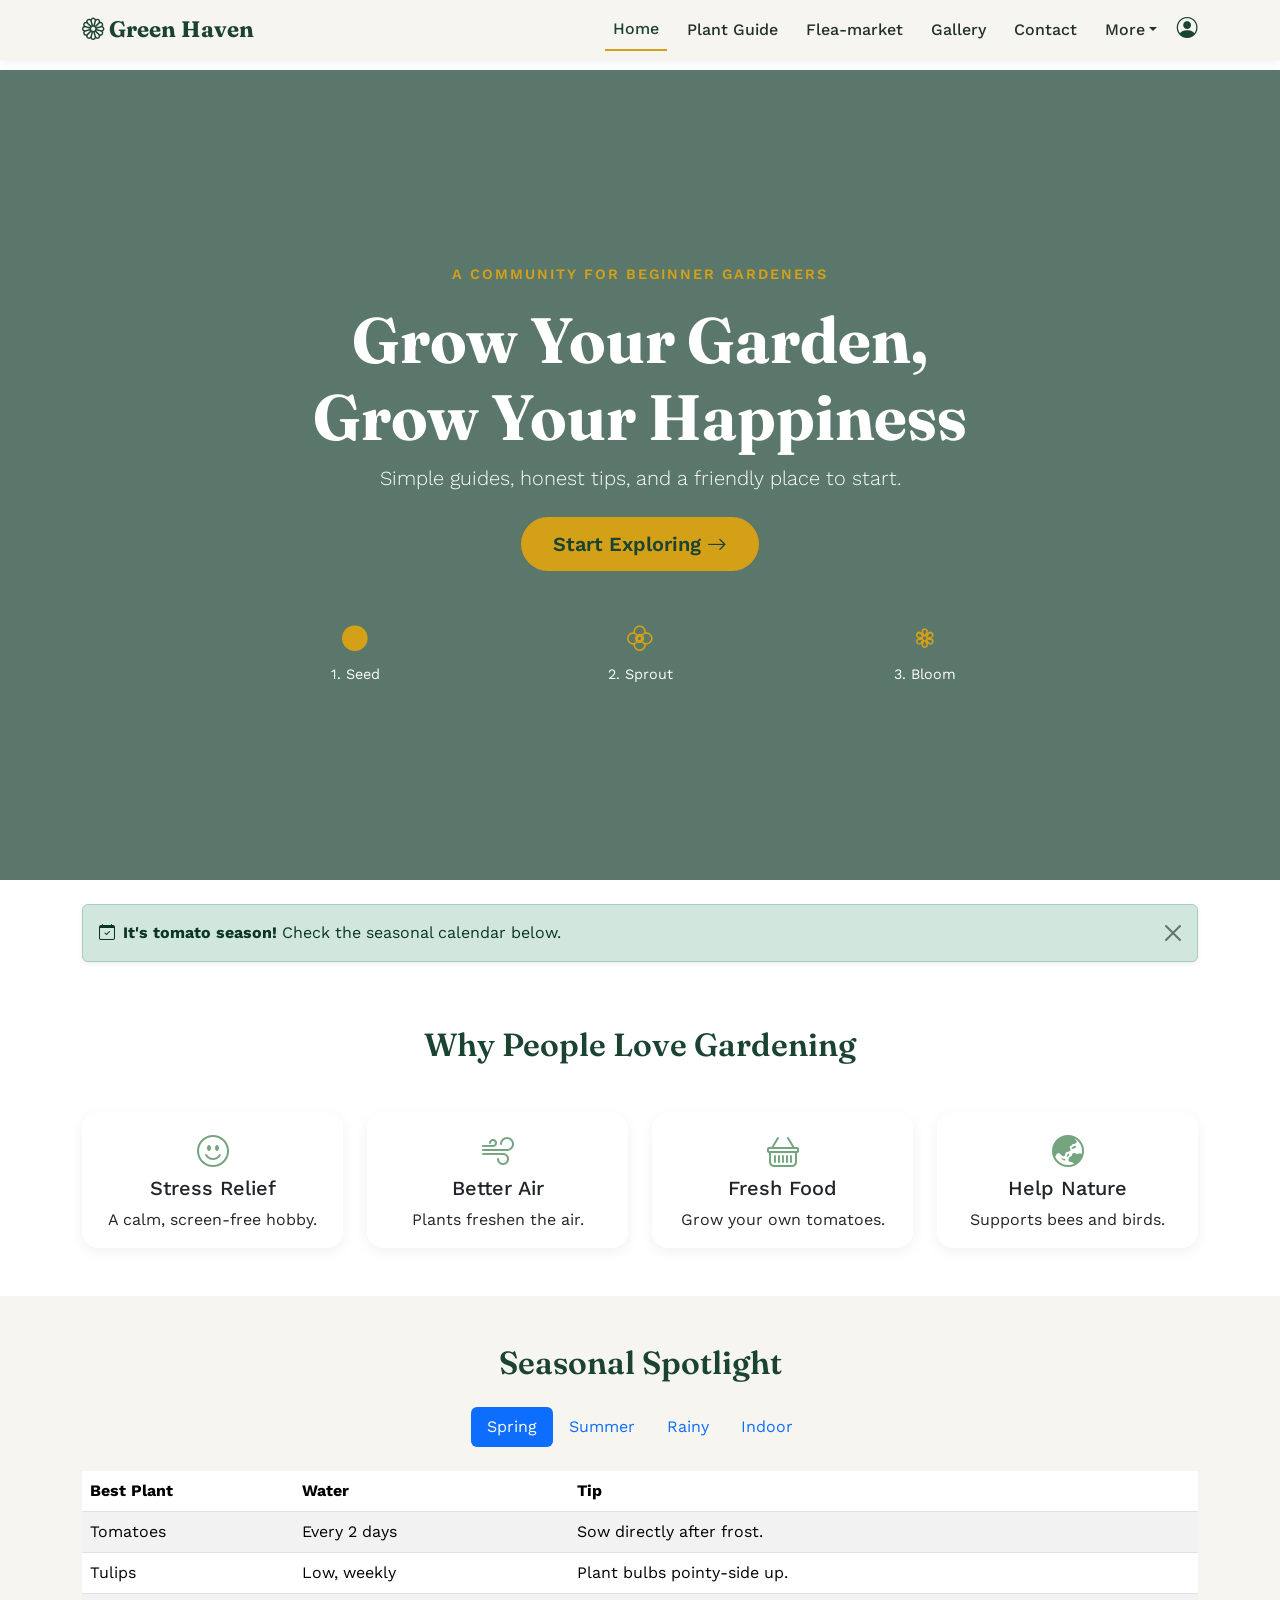
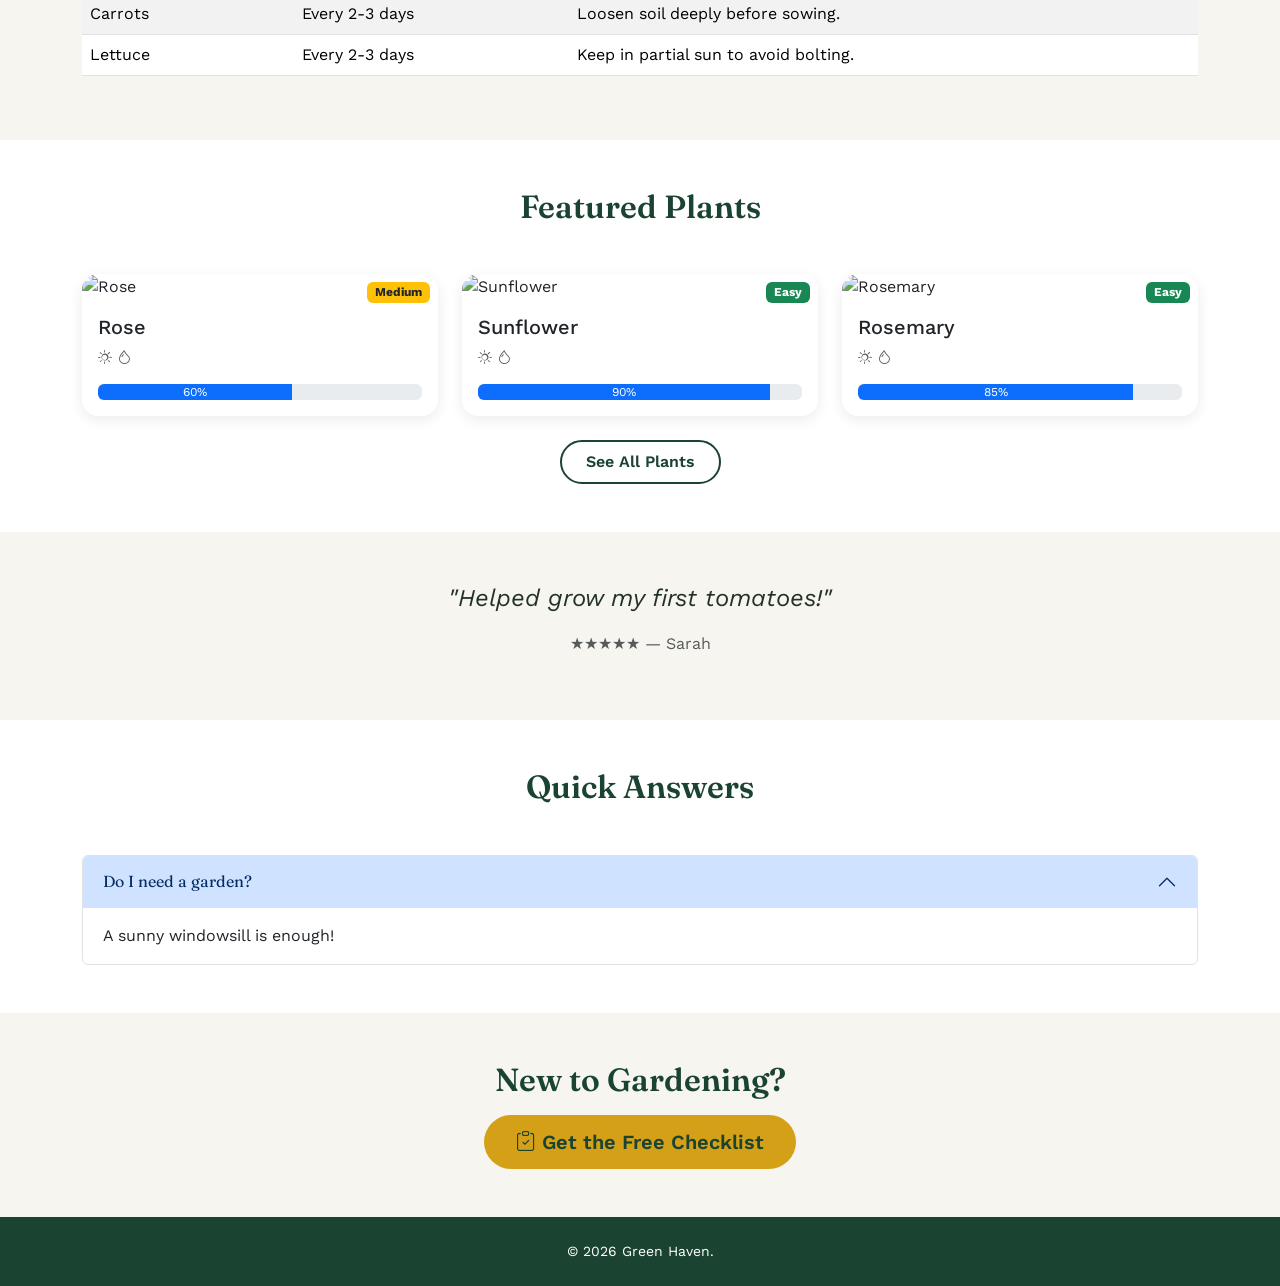
==== index.html @ 55e6a7e8 "Update index.html" ====
<!DOCTYPE html>
<html lang="en">
<head>
  <meta charset="UTF-8" />
  <meta name="viewport" content="width=device-width, initial-scale=1.0" />
  <title>Green Haven | Grow Your Garden, Grow Your Happiness</title>

  <link href="https://cdn.jsdelivr.net/npm/bootstrap@5.3.3/dist/css/bootstrap.min.css" rel="stylesheet">
  <link rel="stylesheet" href="https://cdn.jsdelivr.net/npm/bootstrap-icons@1.11.3/font/bootstrap-icons.css">

  <link rel="preconnect" href="https://fonts.googleapis.com">
  <link href="https://fonts.googleapis.com/css2?family=Fraunces:opsz,wght@9..144,400;9..144,600;9..144,700&family=Work+Sans:wght@400;500;600&display=swap" rel="stylesheet">

  <link rel="stylesheet" href="style.css">

  <style>

  </style>
</head>
<body>

  <nav class="navbar navbar-expand-lg fixed-top navbar-custom">
    <div class="container">
      <a class="navbar-brand" href="index.html">
        <i class="bi bi-flower1"></i> Green Haven
      </a>
      <button class="navbar-toggler" type="button" data-bs-toggle="collapse" data-bs-target="#navMenu">
        <span class="navbar-toggler-icon"></span>
      </button>
      <div class="collapse navbar-collapse" id="navMenu">
        <ul class="navbar-nav ms-auto align-items-lg-center">
          <li class="nav-item"><a class="nav-link active" aria-current="page" href="index.html">Home</a></li>
          <li class="nav-item"><a class="nav-link" href="plantguide.html">Plant Guide</a></li>
          <li class="nav-item"><a class="nav-link" href="Flea-market.html">Flea-market</a></li>
          <li class="nav-item"><a class="nav-link" href="gallery.html">Gallery</a></li>
          <li class="nav-item"><a class="nav-link" href="contact.html">Contact</a></li>
          <li class="nav-item dropdown">
            <a class="nav-link dropdown-toggle" href="#" role="button" data-bs-toggle="dropdown" aria-expanded="false">More</a>
            <ul class="dropdown-menu dropdown-menu-end">
              <li><a class="dropdown-item" href="#seasons">Seasonal Calendar</a></li>
              <li><a class="dropdown-item" href="#faq">FAQ</a></li>
              <li><hr class="dropdown-divider"></li>
              <li><a class="dropdown-item" href="#checklist">Free Checklist</a></li>
            </ul>
          </li>
          <li class="nav-item">
            <a class="nav-login-icon" href="loginpage.html" aria-label="Log in" title="Log in">
              <i class="bi bi-person-circle"></i>
            </a>
          </li>
        </ul>
      </div>
    </div>
  </nav>

  <header class="hero d-flex align-items-center">
    <div class="container text-center text-white">
      <p class="eyebrow">A community for beginner gardeners</p>
      <h1 class="display-3 fw-bold">Grow Your Garden,<br>Grow Your Happiness</h1>
      <p class="lead mb-4">Simple guides, honest tips, and a friendly place to start.</p>
      <a href="plantguide.html" class="btn btn-lg btn-hero">Start Exploring <i class="bi bi-arrow-right"></i></a>
      <div class="row justify-content-center mt-5 growth-row">
        <div class="col-4 col-md-3">
          <div class="growth-step"><i class="bi bi-circle-fill stage-icon"></i><span>1. Seed</span></div>
        </div>
        <div class="col-4 col-md-3">
          <div class="growth-step"><i class="bi bi-flower2 stage-icon"></i><span>2. Sprout</span></div>
        </div>
        <div class="col-4 col-md-3">
          <div class="growth-step"><i class="bi bi-flower3 stage-icon"></i><span>3. Bloom</span></div>
        </div>
      </div>
    </div>
  </header>

  <div class="container mt-4">
    <div class="alert alert-success alert-dismissible fade show shadow-sm" role="alert">
      <i class="bi bi-calendar-check me-2"></i><strong>It's tomato season!</strong> Check the seasonal calendar below.
      <button type="button" class="btn-close" data-bs-dismiss="alert" aria-label="Close"></button>
    </div>
  </div>

  <section class="py-5 section-benefits">
    <div class="container">
      <h2 class="section-title text-center mb-5">Why People Love Gardening</h2>
      <div class="row row-cols-1 row-cols-md-4 g-4">
        <div class="col">
          <div class="card benefit-card h-100 text-center">
            <div class="card-body"><i class="bi bi-emoji-smile benefit-icon"></i><h5 class="card-title">Stress Relief</h5><p class="card-text">A calm, screen-free hobby.</p></div>
          </div>
        </div>
        <div class="col">
          <div class="card benefit-card h-100 text-center">
            <div class="card-body"><i class="bi bi-wind benefit-icon"></i><h5 class="card-title">Better Air</h5><p class="card-text">Plants freshen the air.</p></div>
          </div>
        </div>
        <div class="col">
          <div class="card benefit-card h-100 text-center">
            <div class="card-body"><i class="bi bi-basket benefit-icon"></i><h5 class="card-title">Fresh Food</h5><p class="card-text">Grow your own tomatoes.</p></div>
          </div>
        </div>
        <div class="col">
          <div class="card benefit-card h-100 text-center">
            <div class="card-body"><i class="bi bi-globe-asia-australia benefit-icon"></i><h5 class="card-title">Help Nature</h5><p class="card-text">Supports bees and birds.</p></div>
          </div>
        </div>
      </div>
    </div>
  </section>

  <section class="py-5 bg-light-green" id="seasons">
    <div class="container">
      <h2 class="section-title text-center mb-4">Seasonal Spotlight</h2>
      <ul class="nav nav-pills justify-content-center mb-4" id="seasonTabs">
        <li class="nav-item"><button class="nav-link active" data-bs-toggle="pill" data-bs-target="#spring">Spring</button></li>
        <li class="nav-item"><button class="nav-link" data-bs-toggle="pill" data-bs-target="#summer">Summer</button></li>
        <li class="nav-item"><button class="nav-link" data-bs-toggle="pill" data-bs-target="#rainy">Rainy</button></li>
        <li class="nav-item"><button class="nav-link" data-bs-toggle="pill" data-bs-target="#indoor">Indoor</button></li>
      </ul>
      <div class="tab-content">
        <div class="tab-pane fade show active" id="spring">
          <table class="table table-striped align-middle bg-white">
            <thead><tr><th>Best Plant</th><th>Water</th><th>Tip</th></tr></thead>
            <tbody>
              <tr><td>Tomatoes</td><td>Every 2 days</td><td>Sow directly after frost.</td></tr>
              <tr><td>Tulips</td><td>Low, weekly</td><td>Plant bulbs pointy-side up.</td></tr>
              <tr><td>Carrots</td><td>Every 2-3 days</td><td>Loosen soil deeply before sowing.</td></tr>
              <tr><td>Lettuce</td><td>Every 2-3 days</td><td>Keep in partial sun to avoid bolting.</td></tr>
            </tbody>
          </table>
        </div>
        <div class="tab-pane fade" id="summer">
          <table class="table table-striped align-middle bg-white">
            <thead><tr><th>Best Plant</th><th>Water</th><th>Tip</th></tr></thead>
            <tbody>
              <tr><td>Sunflowers</td><td>Daily</td><td>Give full sun all day.</td></tr>
              <tr><td>Marigolds</td><td>Low, weekly</td><td>Deadhead to keep blooms coming.</td></tr>
              <tr><td>Basil</td><td>Every 2-3 days</td><td>Pinch off flowers to keep leaves tender.</td></tr>
              <tr><td>Roses</td><td>Weekly, deep soak</td><td>Water at the base to prevent leaf spot.</td></tr>
            </tbody>
          </table>
        </div>
        <div class="tab-pane fade" id="rainy">
          <table class="table table-striped align-middle bg-white">
            <thead><tr><th>Best Plant</th><th>Water</th><th>Tip</th></tr></thead>
            <tbody>
              <tr><td>Herbs</td><td>When dry</td><td>Watch out for root rot.</td></tr>
              <tr><td>Mint</td><td>Daily</td><td>Grow in a pot so it can't spread out of control.</td></tr>
              <tr><td>Rosemary</td><td>Low, when dry</td><td>Ensure sharp drainage during wet spells.</td></tr>
            </tbody>
          </table>
        </div>
        <div class="tab-pane fade" id="indoor">
          <table class="table table-striped align-middle bg-white">
            <thead><tr><th>Best Plant</th><th>Water</th><th>Tip</th></tr></thead>
            <tbody>
              <tr><td>Succulents</td><td>1-2 weeks</td><td>Bright indirect light.</td></tr>
              <tr><td>Snake Plant</td><td>Every 2-3 weeks</td><td>Tolerates low light and neglect well.</td></tr>
              <tr><td>Pothos</td><td>Weekly</td><td>Let soil dry between waterings.</td></tr>
              <tr><td>Peace Lily</td><td>Weekly</td><td>Drooping leaves are a sign it needs water.</td></tr>
            </tbody>
          </table>
        </div>
      </div>
    </div>
  </section>

  <section class="py-5">
    <div class="container">
      <h2 class="section-title text-center mb-5">Featured Plants</h2>
      <div class="row row-cols-1 row-cols-sm-2 row-cols-md-3 g-4">
        <div class="col">
          <div class="card plant-card h-100">
            <div class="position-relative">
              <img src="https://cdn.pixabay.com/photo/2023/09/28/08/40/rose-8280989_640.jpg" class="card-img-top" alt="Rose">
              <span class="badge bg-warning text-dark position-absolute top-0 end-0 m-2">Medium</span>
            </div>
            <div class="card-body">
              <h5 class="card-title">Rose</h5>
              <p class="card-text small text-muted"><i class="bi bi-sun" title="Full sun"></i> <i class="bi bi-droplet" title="Weekly"></i></p>
              <div class="progress"><div class="progress-bar" style="width: 60%">60%</div></div>
            </div>
          </div>
        </div>
        <div class="col">
          <div class="card plant-card h-100">
            <div class="position-relative">
              <img src="https://cdn.pixabay.com/photo/2024/08/25/02/16/sunflower-8995443_640.jpg" class="card-img-top" alt="Sunflower">
              <span class="badge bg-success position-absolute top-0 end-0 m-2">Easy</span>
            </div>
            <div class="card-body">
              <h5 class="card-title">Sunflower</h5>
              <p class="card-text small text-muted"><i class="bi bi-sun" title="Full sun"></i> <i class="bi bi-droplet" title="Twice weekly"></i></p>
              <div class="progress"><div class="progress-bar" style="width: 90%">90%</div></div>
            </div>
          </div>
        </div>
        <div class="col">
          <div class="card plant-card h-100">
            <div class="position-relative">
              <img src="https://cdn.pixabay.com/photo/2016/08/10/13/55/rosemary-1583261_640.jpg" class="card-img-top" alt="Rosemary">
              <span class="badge bg-success position-absolute top-0 end-0 m-2">Easy</span>
            </div>
            <div class="card-body">
              <h5 class="card-title">Rosemary</h5>
              <p class="card-text small text-muted"><i class="bi bi-sun" title="Full sun"></i> <i class="bi bi-droplet" title="Sparingly"></i></p>
              <div class="progress"><div class="progress-bar" style="width: 85%">85%</div></div>
            </div>
          </div>
        </div>
      </div>
      <div class="text-center mt-4"><a href="plantguide.html" class="btn btn-outline-forest">See All Plants</a></div>
    </div>
  </section>

  <section class="py-5 bg-light-green">
    <div class="container">
      <div id="testimonialCarousel" class="carousel slide" data-bs-ride="carousel">
        <div class="carousel-inner text-center">
          <div class="carousel-item active"><p class="fs-4 fst-italic">"Helped grow my first tomatoes!"</p><p class="text-muted">★★★★★ — Sarah</p></div>
          <div class="carousel-item"><p class="fs-4 fst-italic">"Gardening guide made for beginners."</p><p class="text-muted">★★★★★ — Marcus</p></div>
        </div>
      </div>
    </div>
  </section>

  <section class="py-5" id="faq">
    <div class="container">
      <h2 class="section-title text-center mb-5">Quick Answers</h2>
      <div class="accordion" id="faqAccordion">
        <div class="accordion-item">
          <h2 class="accordion-header"><button class="accordion-button" data-bs-toggle="collapse" data-bs-target="#faq1">Do I need a garden?</button></h2>
          <div id="faq1" class="accordion-collapse collapse show" data-bs-parent="#faqAccordion"><div class="accordion-body">A sunny windowsill is enough!</div></div>
        </div>
      </div>
    </div>
  </section>

  <section class="py-5 bg-light-green text-center" id="checklist">
    <div class="container">
      <h2 class="section-title mb-3">New to Gardening?</h2>
      <button type="button" class="btn btn-hero btn-lg" data-bs-toggle="modal" data-bs-target="#checklistModal">
        <i class="bi bi-clipboard-check"></i> Get the Free Checklist
      </button>
    </div>
  </section>

  <div class="modal fade" id="checklistModal" tabindex="-1" aria-hidden="true">
    <div class="modal-dialog modal-dialog-centered">
      <div class="modal-content">
        <div class="modal-header">
          <h5 class="modal-title">Beginner Checklist</h5>
          <button type="button" class="btn-close" data-bs-dismiss="modal"></button>
        </div>
        <div class="modal-body">
          <ul class="list-group list-group-flush mb-3">
            <li class="list-group-item">A pot with drainage holes</li>
            <li class="list-group-item">Good quality soil</li>
          </ul>
        </div>
      </div>
    </div>
  </div>

  <footer class="footer text-center text-white py-4">
    <div class="container">
      <p class="small mb-0">&copy; 2026 Green Haven.</p>
    </div>
  </footer>

  <button id="backToTop" class="btn btn-hero back-to-top" title="Back to top">
    <i class="bi bi-arrow-up"></i>
  </button>

  <script src="https://cdn.jsdelivr.net/npm/bootstrap@5.3.3/dist/js/bootstrap.bundle.min.js"></script>
  <script src="main.js"></script>

  <script>
    document.addEventListener("DOMContentLoaded", function () {
      const backToTopBtn = document.getElementById("backToTop");

      // Show/hide button on scroll
      window.addEventListener("scroll", function () {
        if (window.scrollY > 400) {
          backToTopBtn.style.display = "flex";
        } else {
          backToTopBtn.style.display = "none";
        }
      });

      // Smooth scroll back to top on click
      backToTopBtn.addEventListener("click", function () {
        window.scrollTo({
          top: 0,
          behavior: "smooth"
        });
      });
    });
  </script>
</body>
</html>
---- style.css ----
/* ==================================================================
   GREEN HAVEN — THEME STYLESHEET
   ==================================================================
   What is this file for?
   HTML builds the STRUCTURE of the page (headings, buttons, boxes).
   This CSS file controls how that structure LOOKS (colors, fonts,
   spacing, hover effects). Bootstrap already gives us default
   styling — everything below either fine-tunes Bootstrap's look or
   adds styling for things Bootstrap doesn't include out of the box.

   Explaining this file in your presentation = easy marks for
   "effective use of CSS".
   ================================================================== */


/* ------------------------------------------------------------------
   1. DESIGN TOKENS (a.k.a. CSS Variables)
   ------------------------------------------------------------------
   Think of this block like a box of labelled paint cans sitting on a
   shelf. Instead of typing the color code "#1b4332" every single
   time we want that shade of green, we give it a nickname ONE time
   here — "--forest" — and then reuse that nickname everywhere else
   in the file by writing var(--forest).

   Why bother? Two big reasons:
   1) Consistency — every section automatically uses the exact same
      greens/golds, so the whole site "matches" without us having to
      manually copy color codes around.
   2) Easy changes — if you decide the green should be a shade
      darker, you only edit it in this ONE spot, and it updates
      everywhere on the whole site automatically.

   :root just means "the whole page can see these variables."
------------------------------------------------------------------- */
:root {
  --forest: #1b4332;      /* deep green  - headings, navbar, footer   */
  --sage: #74a57f;        /* mid green   - secondary accents          */
  --parchment: #f7f5ef;   /* warm off-white - section backgrounds     */
  --marigold: #d4a017;    /* golden accent - buttons, highlights      */
  --text-dark: #223227;   /* default body text color                 */

  --font-display: 'Fraunces', serif;    /* used for headings only    */
  --font-body: 'Work Sans', sans-serif; /* used for normal paragraphs*/
}

/* The <body> tag wraps the ENTIRE visible page, so styling it here
   sets the "default" look that every other element inherits from,
   unless we override it later. */
body {
  font-family: var(--font-body);   /* use our body font everywhere by default */
  color: var(--text-dark);         /* default text color                      */
  background-color: #ffffff;       /* plain white page background             */

  /* Our navbar is "fixed-top" (stuck to the top of the screen, see
     the HTML file). Without this next line, the hero section would
     be hidden UNDERNEATH the navbar when the page first loads. This
     padding pushes all the page content down just enough to clear it. */
  padding-top: 70px;
}

/* Apply our chosen "display" font to every heading and the logo text,
   so they all feel like they belong to the same brand. */
h1, h2, h3, .navbar-brand {
  font-family: var(--font-display);
}


/* ------------------------------------------------------------------
   2. NAVBAR
   ------------------------------------------------------------------
   Bootstrap gives the navbar its basic behavior (the hamburger menu,
   the collapsing on mobile, etc). Here we're just repainting its
   colors to match our garden theme instead of Bootstrap's defaults.
------------------------------------------------------------------- */
.navbar-custom {
  background-color: var(--parchment);
  box-shadow: 0 2px 10px rgba(0,0,0,0.06); /* a very soft shadow underneath the bar */
}

.navbar-custom .navbar-brand {
  color: var(--forest);
  font-weight: 700;   /* 700 = bold */
  font-size: 1.4rem;  /* "rem" is a relative unit; 1.4rem = 1.4x the default text size */
}

.navbar-custom .nav-link {
  color: var(--text-dark);
  font-weight: 500;       /* slightly bold, but lighter than the logo */
  margin-left: 0.75rem;   /* adds a bit of breathing room between menu links */
}

/* This rule fires in TWO situations:
   (a) .active     -> the link for whatever page you're currently on
   (b) :hover      -> whenever the mouse is resting on top of a link
   Both get the same treatment: turn green and get a gold underline,
   so it's obvious to the user where they are / what they're pointing at. */
.navbar-custom .nav-link.active,
.navbar-custom .nav-link:hover {
  color: var(--forest);
  border-bottom: 2px solid var(--marigold);
}


/* ------------------------------------------------------------------
   3. HERO SECTION (the big banner at the top of the homepage)
   ------------------------------------------------------------------
   This is plain CSS rather than a Bootstrap component, because we
   needed a custom full-screen photo background, which Bootstrap
   doesn't provide a ready-made class for.
------------------------------------------------------------------- */
.hero {
  min-height: 90vh; /* "vh" = viewport height. 90vh means "90% of the
                        visible browser window's height," so the hero
                        always feels big regardless of screen size. */

  /* This next property is doing TWO things stacked on top of each
     other, separated by the comma:
       1) linear-gradient(...)  -> a solid dark-green, semi-transparent
          color tint (the "rgba" numbers include an opacity of 0.72,
          meaning it's 72% solid, 28% see-through).
       2) url('...')            -> the actual photo underneath.
     Layering the dark tint OVER the photo is what keeps our white
     text easy to read — a photo alone is often too busy/bright for
     white text to stand out clearly on its own. This is a common,
     accessible technique called a "scrim" or "overlay". */
  background:
    linear-gradient(rgba(27,67,50,0.72), rgba(27,67,50,0.72)),
    url('https://images.unsplash.com/photo-1416879595882-3373a0480b5b?w=1600') center/cover no-repeat;
}

/* The small uppercase label above the big headline
   (e.g. "A COMMUNITY FOR BEGINNER GARDENERS") */
.eyebrow {
  letter-spacing: 2px;        /* adds a little space between each letter */
  text-transform: uppercase;  /* forces the text to show as CAPITAL letters */
  color: var(--marigold);
  font-size: 0.9rem;
  font-weight: 600;
}

/* Bootstrap's default button colors are blue/gray/etc. Since our
   "Start Exploring" button needed a custom gold color that matches
   our theme, we wrote our own class instead of using a built-in
   Bootstrap button color. */
.btn-hero {
  background-color: var(--marigold);
  color: var(--forest);
  font-weight: 600;
  border: none;
  border-radius: 50px;   /* a large radius like this makes a "pill" shape */
  padding: 0.75rem 2rem; /* top/bottom padding, then left/right padding */

  /* "transition" tells the browser: "if certain properties change
     (like on hover, below), don't snap instantly — animate smoothly
     over 0.2 seconds instead." */
  transition: background-color 0.2s ease, transform 0.2s ease, box-shadow 0.2s ease;
}

/* :hover = "only apply these styles while the mouse is over the button."
   Together with the transition above, this creates a small, smooth
   "lift up" animation whenever someone hovers the button. */
.btn-hero:hover {
  background-color: #ffd60a; /* brighter yellow than the default marigold, for a punchy hover state */
  transform: translateY(-2px); /* moves the button UP by 2 pixels    */
  box-shadow: 0 6px 16px rgba(0,0,0,0.25); /* adds a soft drop-shadow beneath it */
  color: var(--forest);
}

/* A second button style — outlined instead of filled, used for
   less "urgent" actions like "See All Plants". */
.btn-outline-forest {
  border: 2px solid var(--forest);
  color: var(--forest);
  border-radius: 50px;
  font-weight: 600;
  padding: 0.5rem 1.5rem;
}
.btn-outline-forest:hover {
  background-color: var(--forest); /* fills solid green on hover */
  color: white;
}

/* The "Seed / Sprout / Bloom" row underneath the hero button.
   flex-direction: column stacks the icon ABOVE its text label,
   instead of side-by-side. */
.growth-step {
  color: white;
  display: flex;
  flex-direction: column;
  align-items: center;  /* centers the icon + text horizontally */
  gap: 0.4rem;           /* small space between the icon and its label */
  font-size: 0.9rem;
}
.stage-icon {
  font-size: 1.6rem;
  color: var(--marigold);
}


/* ------------------------------------------------------------------
   4. GENERAL SECTIONS, CARDS
   ------------------------------------------------------------------ */

/* Shared style for every big section heading, like
   "Why People Love Gardening" or "Featured Plants". */
.section-title {
  font-weight: 600;
  color: var(--forest);
  position: relative;
}

/* A soft background color used to visually separate one section
   from the plain-white sections around it (like alternating stripes
   on a page, which helps guide the eye down the page). */
.bg-light-green {
  background-color: var(--parchment);
}

/* ---- Benefit cards (Stress Relief, Better Air Quality, etc.) ---- */
.benefit-card {
  border: none;                              /* remove Bootstrap's default thin border */
  border-radius: 16px;                       /* rounded corners            */
  box-shadow: 0 4px 14px rgba(0,0,0,0.06);   /* soft shadow so it "lifts" off the page */
  transition: transform 0.25s ease, box-shadow 0.25s ease; /* smooth hover animation */
}
.benefit-card:hover {
  transform: translateY(-6px);               /* the card floats upward on hover        */
  box-shadow: 0 10px 24px rgba(0,0,0,0.12);  /* shadow gets bigger/softer to sell the "lift" */
}
.benefit-icon {
  font-size: 2rem;
  color: var(--sage);
  margin-bottom: 0.75rem;
}

/* ---- Plant cards (Rose, Sunflower, Lavender...) ---- */
.plant-card {
  border: none;
  border-radius: 16px;
  overflow: hidden;   /* important! this clips the image corners so they
                          respect the card's rounded border-radius above */
  box-shadow: 0 4px 14px rgba(0,0,0,0.08);
  transition: transform 0.25s ease;
}
.plant-card:hover {
  transform: translateY(-6px);
}
.plant-card img {
  height: 200px;        /* forces every photo to the same height, even if
                            the original images are different sizes     */
  object-fit: cover;    /* crops the image neatly to fill that height,
                            instead of stretching/squashing it           */
}


/* ------------------------------------------------------------------
   5. FOOTER
   ------------------------------------------------------------------ */
.footer {
  background-color: var(--forest);
}
.footer-link {
  color: var(--parchment);
  text-decoration: none;   /* removes the default underline on links */
}
.footer-link:hover {
  color: var(--marigold);
}


/* ------------------------------------------------------------------
   6. BACK-TO-TOP BUTTON
   ------------------------------------------------------------------
   This button lives in the HTML the whole time, but starts out
   invisible (display: none). It's our main.js file (see that file's
   comments) that changes this "display" value to make it appear
   once the user has scrolled down the page.
------------------------------------------------------------------- */
.back-to-top {
  position: fixed;   /* stays in the same spot on screen even while
                         the rest of the page scrolls underneath it   */
  bottom: 24px;
  right: 24px;
  border-radius: 50%;  /* 50% radius on a square-ish button = a circle */
  width: 48px;
  height: 48px;
  display: none;       /* hidden by default — JavaScript turns this on */
  align-items: center;
  justify-content: center;
  z-index: 1000;       /* makes sure this button floats ABOVE other content,
                           instead of getting hidden behind it          */
}

.nav-login-icon {
  color: var(--forest);
  font-size: 1.3rem;
  margin-left: 0.75rem;
  line-height: 1;
  transition: color 0.15s ease;
}
.nav-login-icon:hover {
  color: var(--marigold);
}


/* ==================================================================
   7. GALLERY PAGE
   ==================================================================
   Everything below is specific to gallery.html: the smaller page
   banner, the "upload your own photo" card, and the photo grid +
   lightbox. It reuses the same design tokens (colors/fonts) as the
   rest of the site so it feels like part of the same theme.
   ================================================================== */

/* Smaller version of the homepage hero, used as the page banner on
   every "inner" page (like Gallery) instead of the full-height one. */
.gallery-hero {
  min-height: 40vh;
  background: var(--forest);
}

/* ---- Upload card ---- */
.upload-card {
  border: none;
  border-radius: 20px;
  box-shadow: 0 6px 20px rgba(0,0,0,0.08);
}

/* The big clickable/droppable box where a visitor picks their photo.
   Dashed border is a common visual convention for "drop a file here". */
.upload-dropzone {
  border: 2px dashed var(--sage);
  border-radius: 16px;
  padding: 2rem;
  cursor: pointer;
  background-color: var(--parchment);
  transition: background-color 0.2s ease, border-color 0.2s ease;
  min-height: 160px;
  outline: none;
}
.upload-dropzone:hover,
.upload-dropzone.dragover {
  background-color: #eef4ee;
  border-color: var(--forest);
}
.upload-icon {
  font-size: 2.2rem;
  color: var(--forest);
  margin-bottom: 0.5rem;
}
/* Once a photo is chosen, we swap the icon/text prompt for a small
   thumbnail preview of the actual file the visitor picked. */
.upload-dropzone img#previewImg {
  max-height: 140px;
  border-radius: 10px;
  margin-top: 0.75rem;
  object-fit: cover;
}

.upload-dropzone:focus,
  #photoInput:focus {
  outline: none;
}
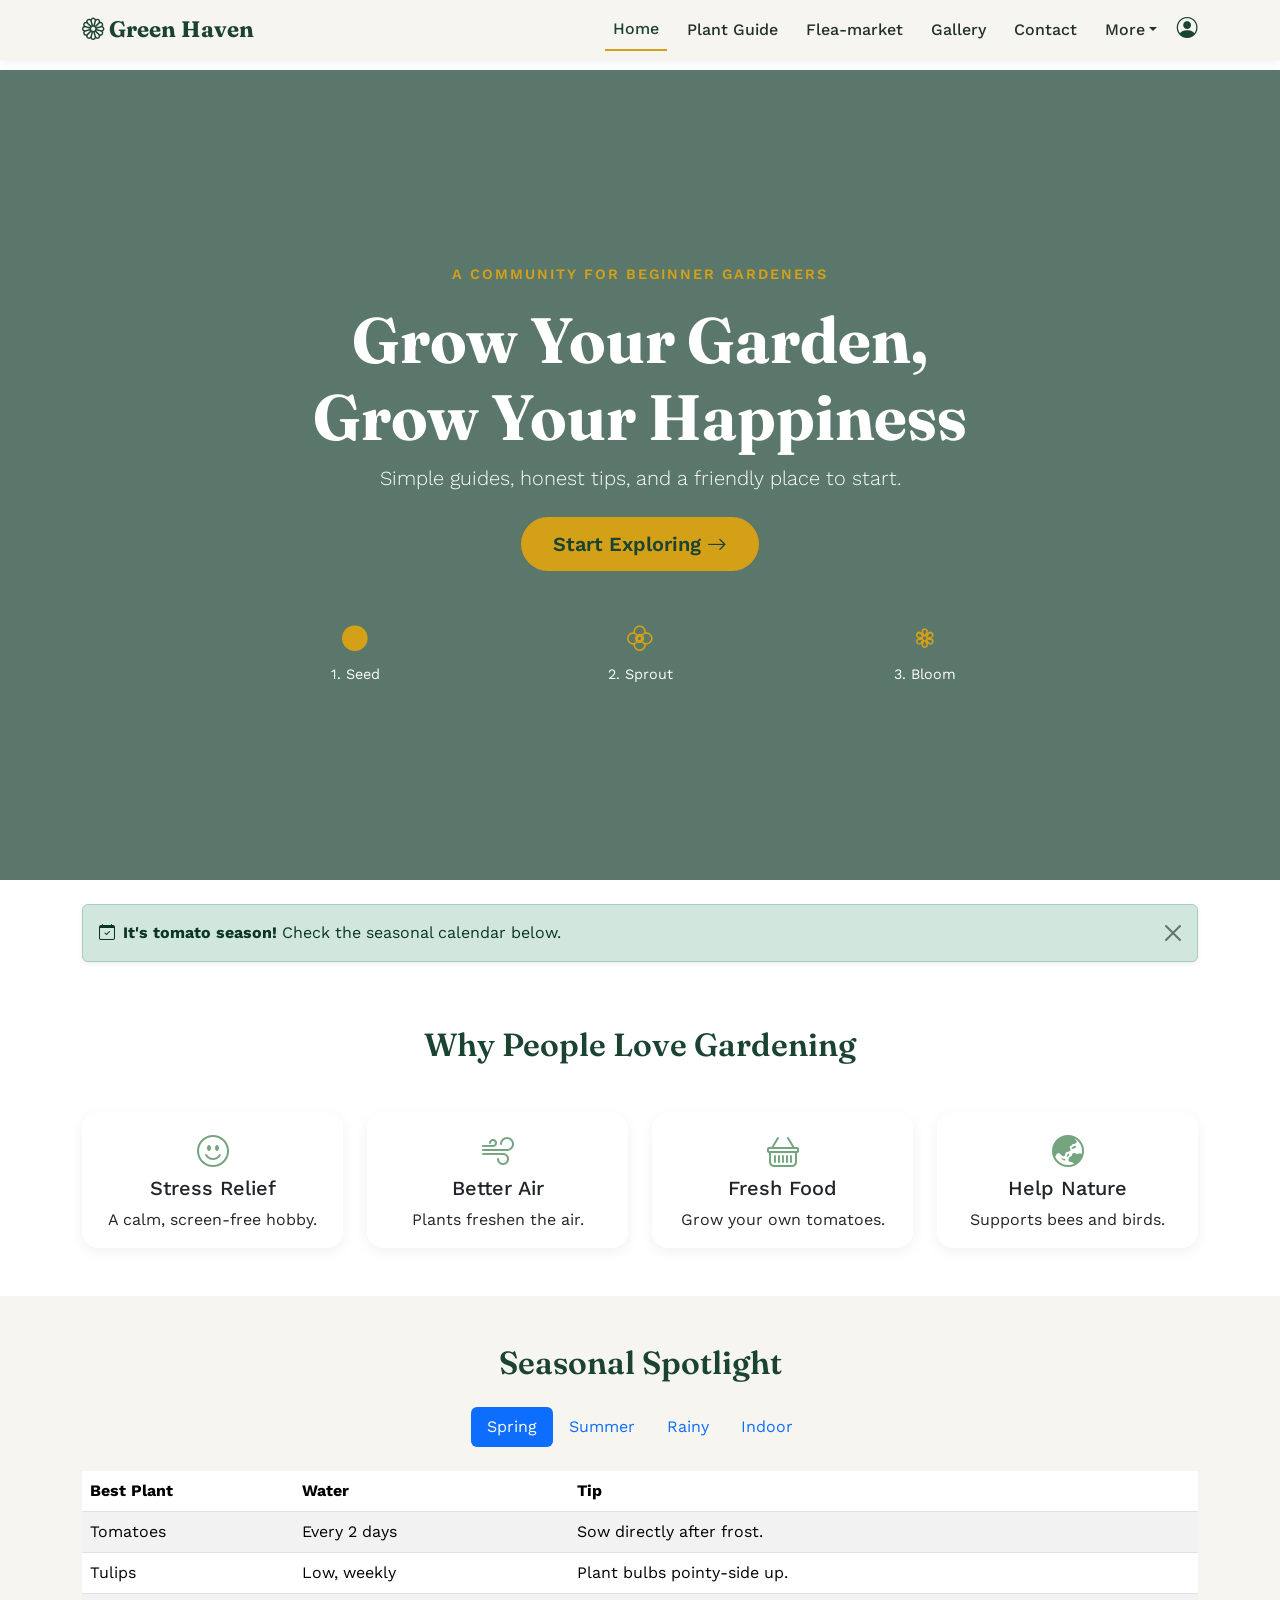
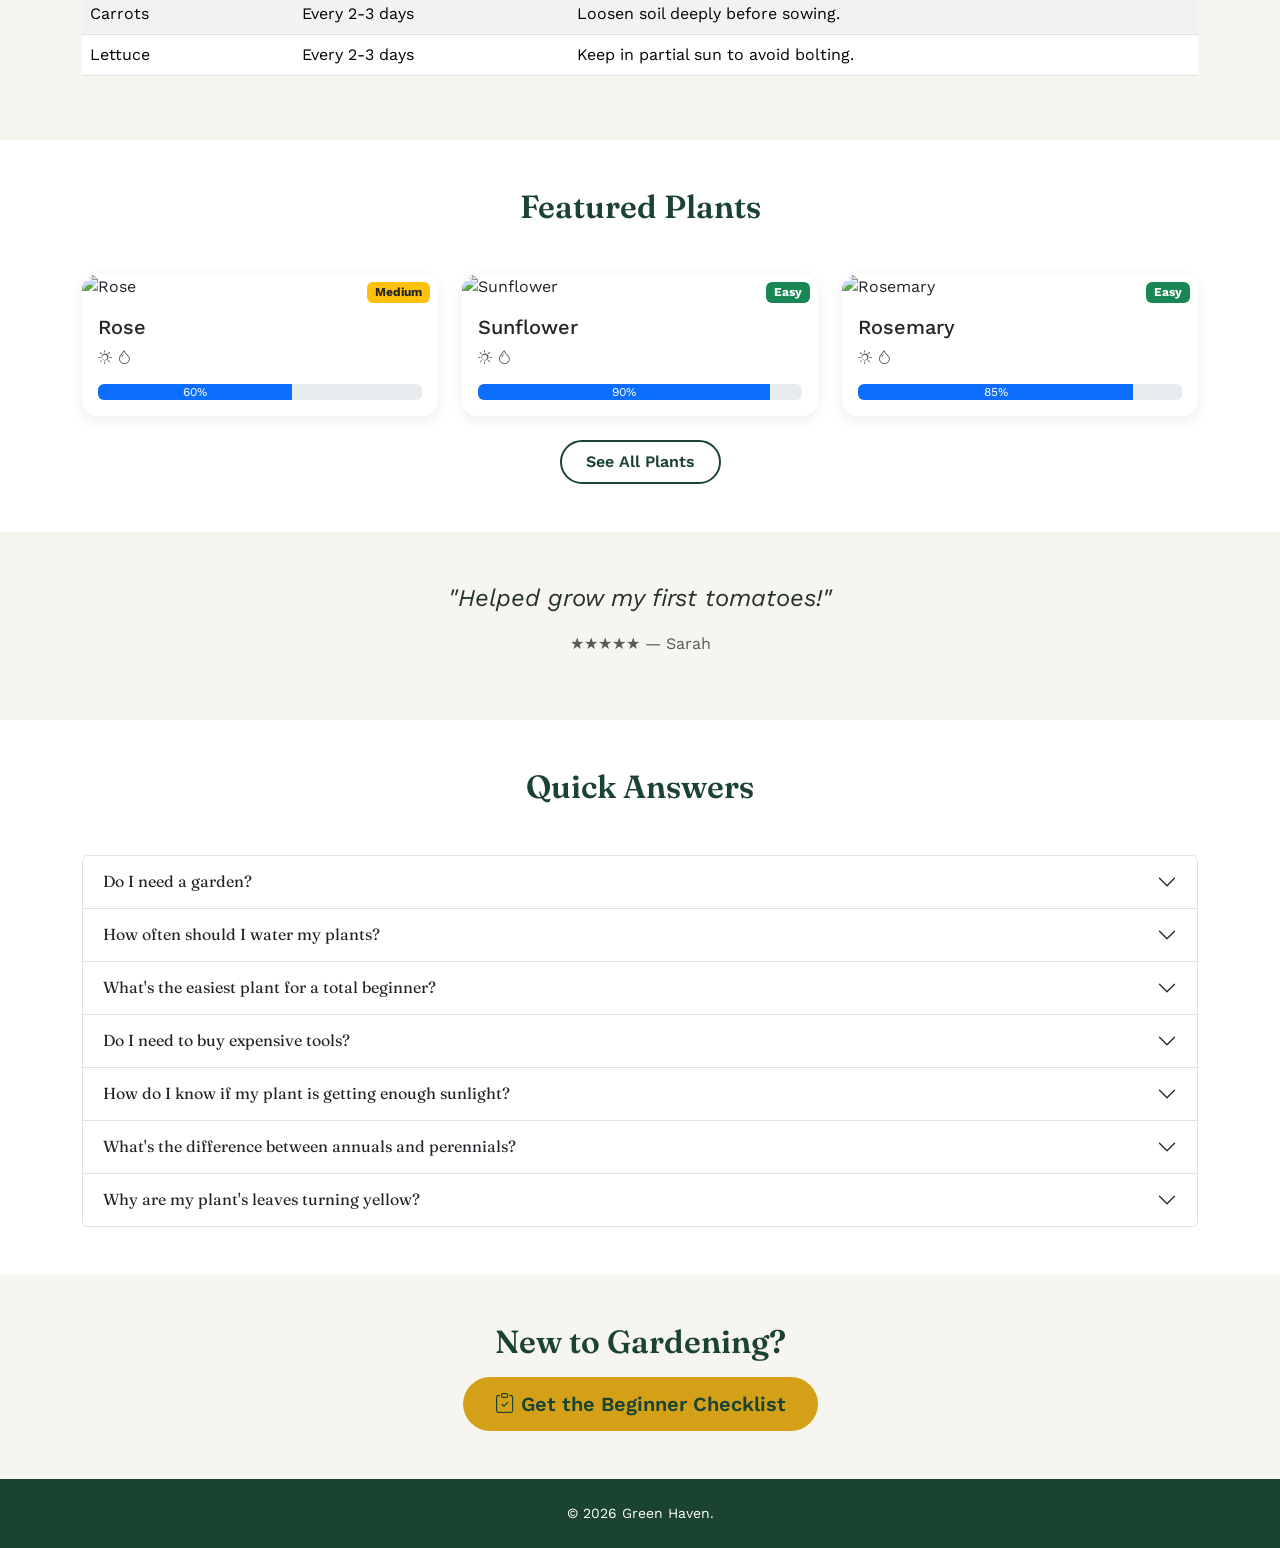
==== commit 508c0e8b: "Update index.html" ====
--- a/index.html
+++ b/index.html
@@ -40,7 +40,7 @@
               <li><a class="dropdown-item" href="#seasons">Seasonal Calendar</a></li>
               <li><a class="dropdown-item" href="#faq">FAQ</a></li>
               <li><hr class="dropdown-divider"></li>
-              <li><a class="dropdown-item" href="#checklist">Free Checklist</a></li>
+              <li><a class="dropdown-item" href="#checklist">Beginner Checklist</a></li>
             </ul>
           </li>
           <li class="nav-item">
@@ -229,8 +229,32 @@
       <h2 class="section-title text-center mb-5">Quick Answers</h2>
       <div class="accordion" id="faqAccordion">
         <div class="accordion-item">
-          <h2 class="accordion-header"><button class="accordion-button" data-bs-toggle="collapse" data-bs-target="#faq1">Do I need a garden?</button></h2>
-          <div id="faq1" class="accordion-collapse collapse show" data-bs-parent="#faqAccordion"><div class="accordion-body">A sunny windowsill is enough!</div></div>
+          <h2 class="accordion-header"><button class="accordion-button collapsed" data-bs-toggle="collapse" data-bs-target="#faq1">Do I need a garden?</button></h2>
+          <div id="faq1" class="accordion-collapse collapse" data-bs-parent="#faqAccordion"><div class="accordion-body">A sunny windowsill is enough!</div></div>
+        </div>
+        <div class="accordion-item">
+          <h2 class="accordion-header"><button class="accordion-button collapsed" data-bs-toggle="collapse" data-bs-target="#faq2">How often should I water my plants?</button></h2>
+          <div id="faq2" class="accordion-collapse collapse" data-bs-parent="#faqAccordion"><div class="accordion-body">It depends on the plant, but a good rule of thumb is to stick a finger an inch into the soil — if it's dry, it's time to water. Check the seasonal calendar above for specifics.</div></div>
+        </div>
+        <div class="accordion-item">
+          <h2 class="accordion-header"><button class="accordion-button collapsed" data-bs-toggle="collapse" data-bs-target="#faq3">What's the easiest plant for a total beginner?</button></h2>
+          <div id="faq3" class="accordion-collapse collapse" data-bs-parent="#faqAccordion"><div class="accordion-body">Succulents, pothos, and sunflowers are all very forgiving and hard to kill — perfect for building confidence.</div></div>
+        </div>
+        <div class="accordion-item">
+          <h2 class="accordion-header"><button class="accordion-button collapsed" data-bs-toggle="collapse" data-bs-target="#faq4">Do I need to buy expensive tools?</button></h2>
+          <div id="faq4" class="accordion-collapse collapse" data-bs-parent="#faqAccordion"><div class="accordion-body">Not at all. A trowel, a watering can, and a pair of gloves will cover almost everything you need to start.</div></div>
+        </div>
+        <div class="accordion-item">
+          <h2 class="accordion-header"><button class="accordion-button collapsed" data-bs-toggle="collapse" data-bs-target="#faq5">How do I know if my plant is getting enough sunlight?</button></h2>
+          <div id="faq5" class="accordion-collapse collapse" data-bs-parent="#faqAccordion"><div class="accordion-body">Leggy, pale, or slow-growing plants usually need more light. Most vegetables and flowering plants want at least 6 hours of direct sun a day.</div></div>
+        </div>
+        <div class="accordion-item">
+          <h2 class="accordion-header"><button class="accordion-button collapsed" data-bs-toggle="collapse" data-bs-target="#faq6">What's the difference between annuals and perennials?</button></h2>
+          <div id="faq6" class="accordion-collapse collapse" data-bs-parent="#faqAccordion"><div class="accordion-body">Annuals complete their life cycle in one growing season and need replanting. Perennials come back year after year with minimal upkeep.</div></div>
+        </div>
+        <div class="accordion-item">
+          <h2 class="accordion-header"><button class="accordion-button collapsed" data-bs-toggle="collapse" data-bs-target="#faq7">Why are my plant's leaves turning yellow?</button></h2>
+          <div id="faq7" class="accordion-collapse collapse" data-bs-parent="#faqAccordion"><div class="accordion-body">Yellow leaves are most often a sign of overwatering. Let the soil dry out a bit more between waterings and make sure your pot drains well.</div></div>
         </div>
       </div>
     </div>
@@ -240,7 +264,7 @@
     <div class="container">
       <h2 class="section-title mb-3">New to Gardening?</h2>
       <button type="button" class="btn btn-hero btn-lg" data-bs-toggle="modal" data-bs-target="#checklistModal">
-        <i class="bi bi-clipboard-check"></i> Get the Free Checklist
+        <i class="bi bi-clipboard-check"></i> Get the Beginner Checklist
       </button>
     </div>
   </section>
@@ -253,10 +277,49 @@
           <button type="button" class="btn-close" data-bs-dismiss="modal"></button>
         </div>
         <div class="modal-body">
-          <ul class="list-group list-group-flush mb-3">
-            <li class="list-group-item">A pot with drainage holes</li>
-            <li class="list-group-item">Good quality soil</li>
+          <ul class="list-group list-group-flush mb-3" id="checklistItems">
+            <li class="list-group-item checklist-item">
+              <input class="form-check-input me-2" type="checkbox" id="check1">
+              <label class="form-check-label" for="check1">A pot with drainage holes</label>
+            </li>
+            <li class="list-group-item checklist-item">
+              <input class="form-check-input me-2" type="checkbox" id="check2">
+              <label class="form-check-label" for="check2">Good quality potting soil (not garden dirt)</label>
+            </li>
+            <li class="list-group-item checklist-item">
+              <input class="form-check-input me-2" type="checkbox" id="check3">
+              <label class="form-check-label" for="check3">A watering can or hose with a gentle spray head</label>
+            </li>
+            <li class="list-group-item checklist-item">
+              <input class="form-check-input me-2" type="checkbox" id="check4">
+              <label class="form-check-label" for="check4">A trowel for digging and transplanting</label>
+            </li>
+            <li class="list-group-item checklist-item">
+              <input class="form-check-input me-2" type="checkbox" id="check5">
+              <label class="form-check-label" for="check5">Pruning shears or scissors for trimming</label>
+            </li>
+            <li class="list-group-item checklist-item">
+              <input class="form-check-input me-2" type="checkbox" id="check6">
+              <label class="form-check-label" for="check6">Gardening gloves to protect your hands</label>
+            </li>
+            <li class="list-group-item checklist-item">
+              <input class="form-check-input me-2" type="checkbox" id="check7">
+              <label class="form-check-label" for="check7">A spot with at least 4-6 hours of sunlight</label>
+            </li>
+            <li class="list-group-item checklist-item">
+              <input class="form-check-input me-2" type="checkbox" id="check8">
+              <label class="form-check-label" for="check8">Plant labels so you remember what's what</label>
+            </li>
+            <li class="list-group-item checklist-item">
+              <input class="form-check-input me-2" type="checkbox" id="check9">
+              <label class="form-check-label" for="check9">A basic fertilizer for feeding your plants</label>
+            </li>
+            <li class="list-group-item checklist-item">
+              <input class="form-check-input me-2" type="checkbox" id="check10">
+              <label class="form-check-label" for="check10">Patience — most plants take a few weeks to show progress</label>
+            </li>
           </ul>
+          <p class="small text-muted mb-0"><span id="checklistProgress">0</span> of 10 checked</p>
         </div>
       </div>
     </div>
@@ -295,7 +358,50 @@
           behavior: "smooth"
         });
       });
+
+      // Checklist: click anywhere on a row to toggle its checkbox
+      const checklistItems = document.querySelectorAll("#checklistItems .checklist-item");
+      const progressEl = document.getElementById("checklistProgress");
+
+      function updateProgress() {
+        const checked = document.querySelectorAll("#checklistItems input[type='checkbox']:checked").length;
+        if (progressEl) progressEl.textContent = checked;
+      }
+
+      checklistItems.forEach(function (item) {
+        const checkbox = item.querySelector("input[type='checkbox']");
+
+        function toggleChecked() {
+          item.classList.toggle("checked-item", checkbox.checked);
+          updateProgress();
+        }
+
+        checkbox.addEventListener("change", toggleChecked);
+
+        item.addEventListener("click", function (e) {
+          if (e.target !== checkbox) {
+            checkbox.checked = !checkbox.checked;
+            toggleChecked();
+          }
+        });
+      });
     });
   </script>
+
+  <style>
+    .checklist-item {
+      cursor: pointer;
+      user-select: none;
+      display: flex;
+      align-items: center;
+    }
+    .checklist-item .form-check-input {
+      cursor: pointer;
+    }
+    .checklist-item.checked-item .form-check-label {
+      text-decoration: line-through;
+      color: #8a8a8a;
+    }
+  </style>
 </body>
 </html>
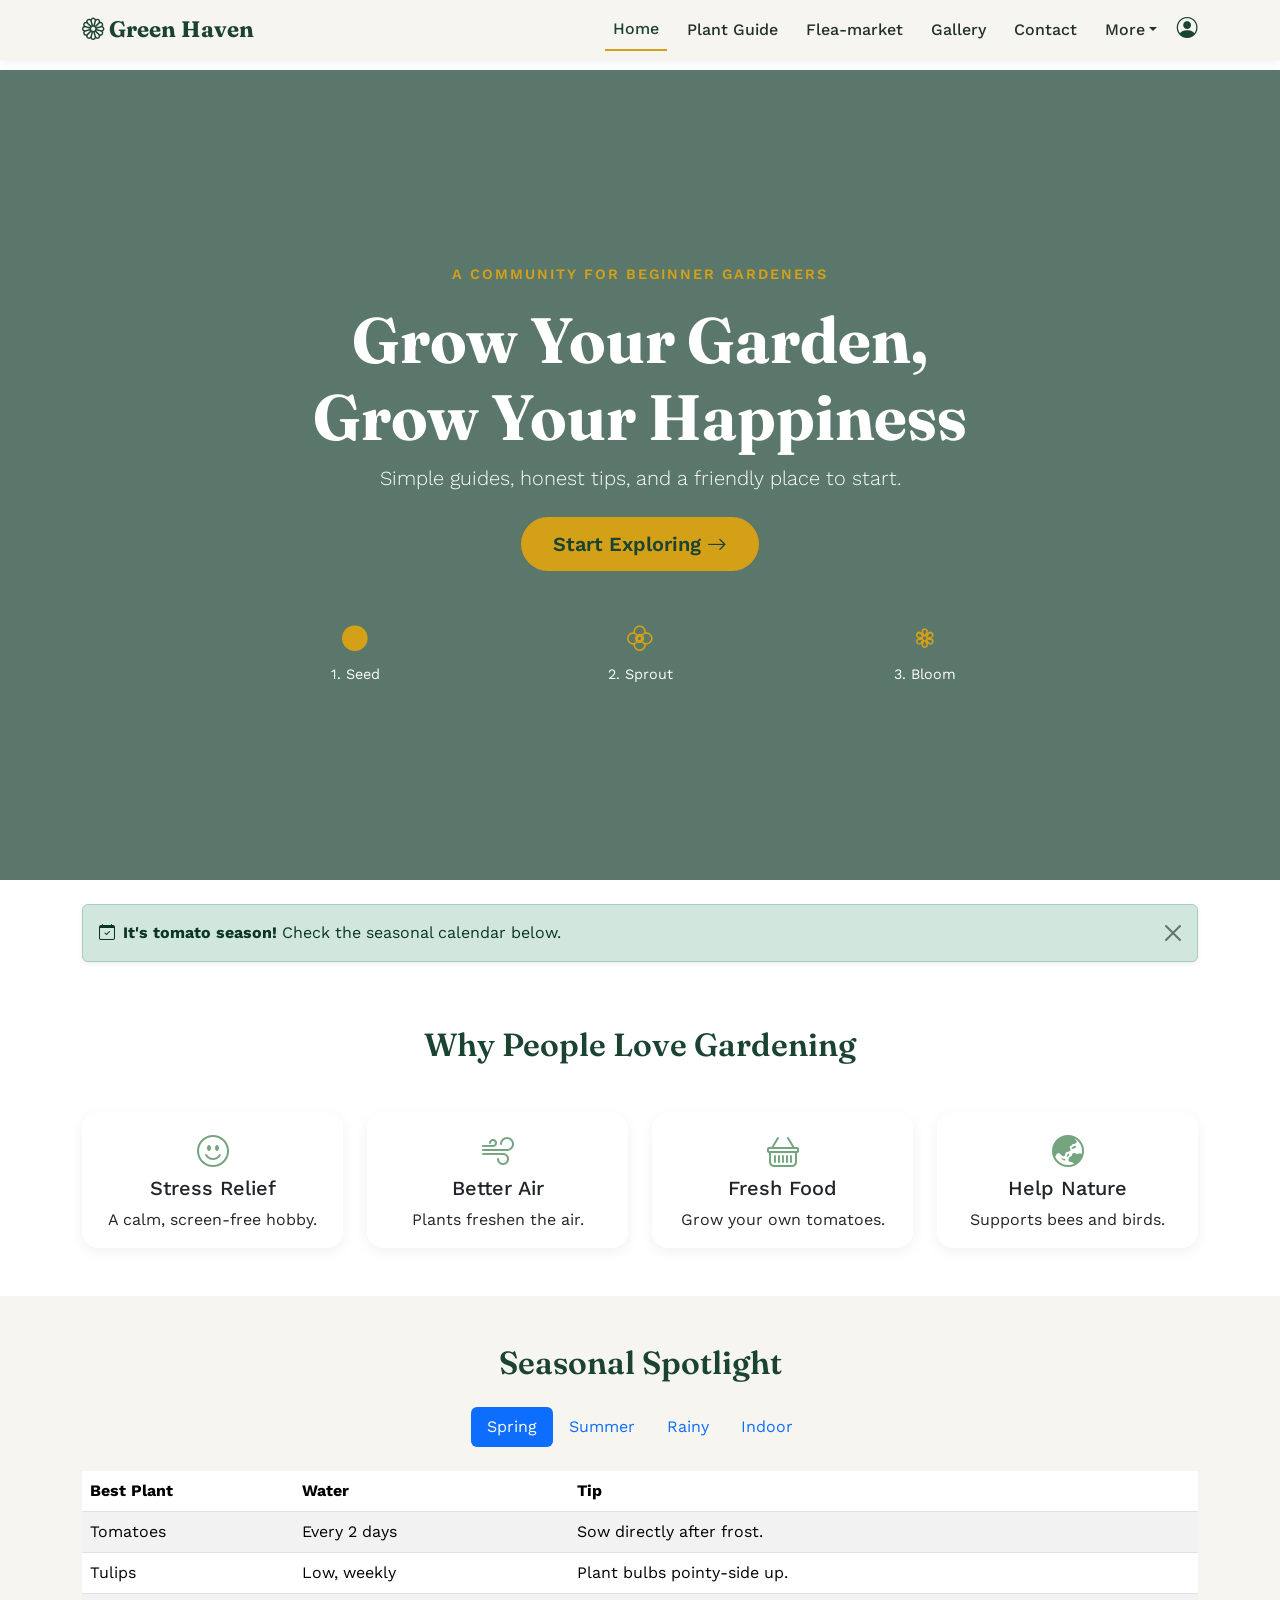
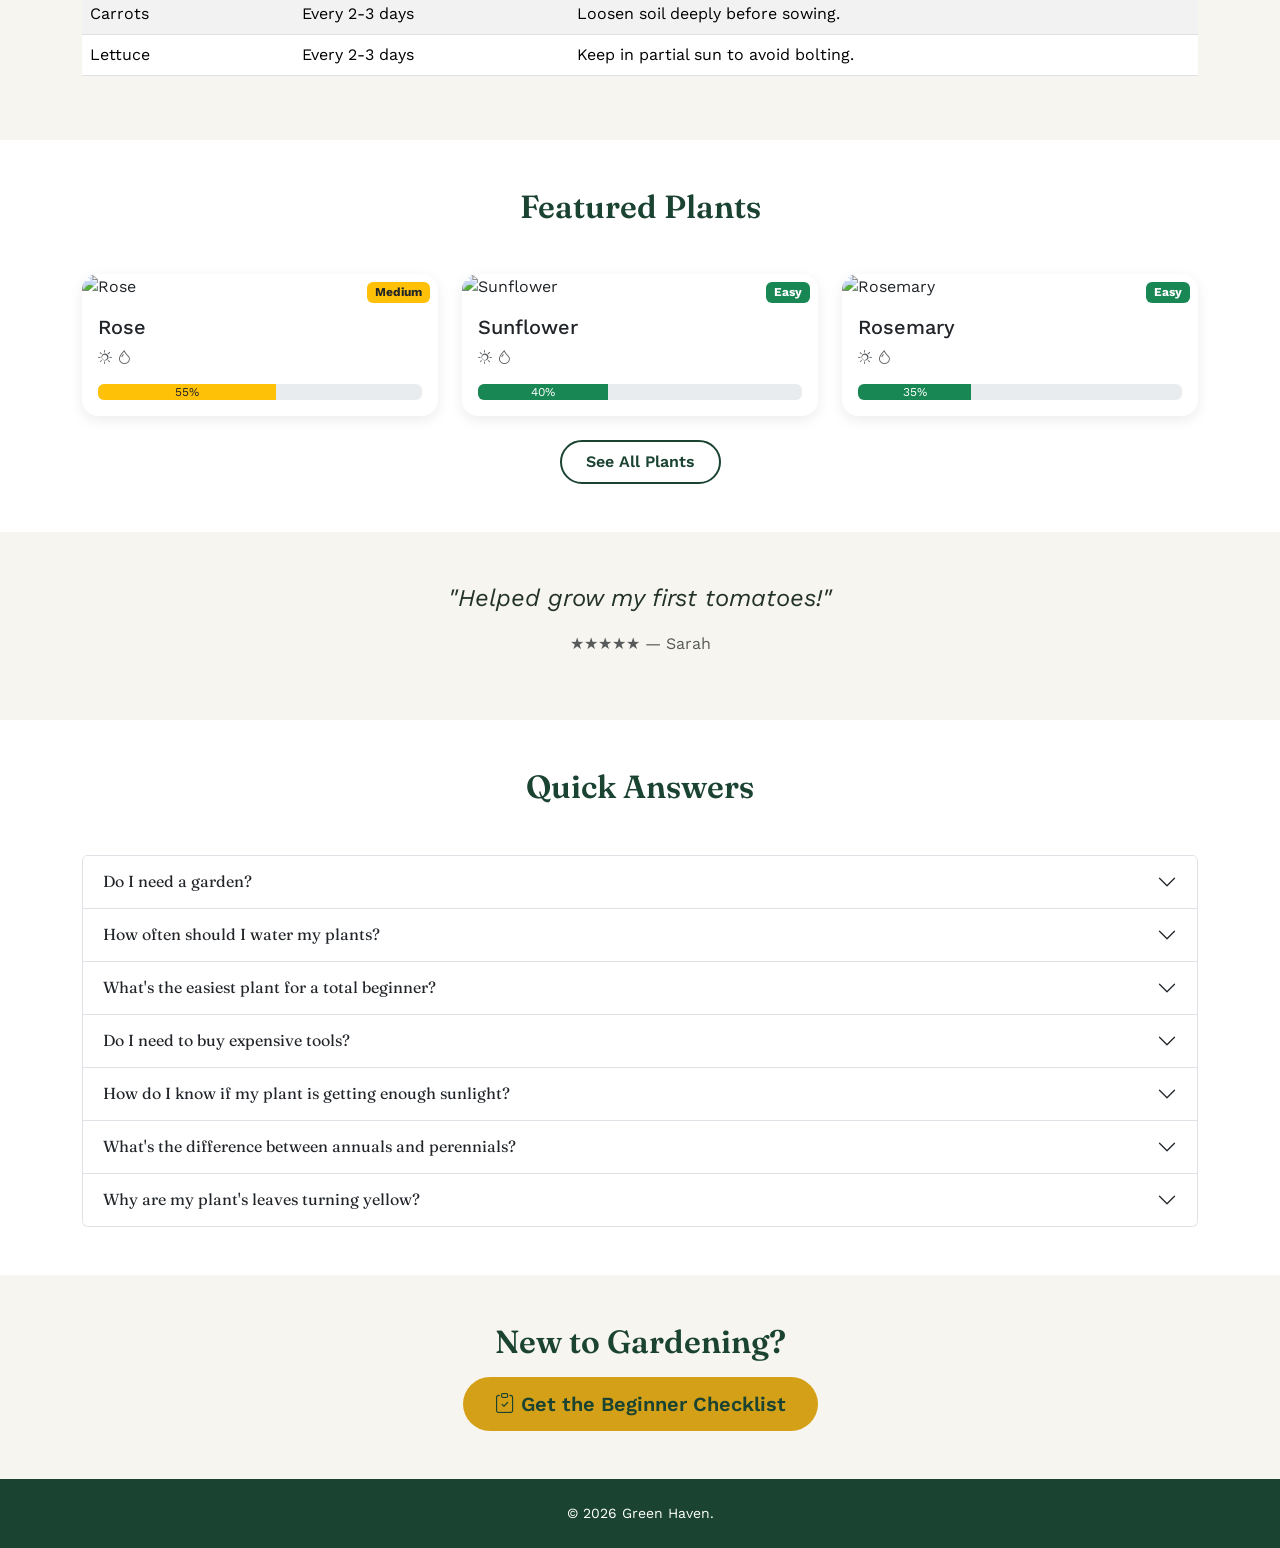
==== commit e15c378e: "Update index.html" ====
--- a/index.html
+++ b/index.html
@@ -178,7 +178,7 @@
             <div class="card-body">
               <h5 class="card-title">Rose</h5>
               <p class="card-text small text-muted"><i class="bi bi-sun" title="Full sun"></i> <i class="bi bi-droplet" title="Weekly"></i></p>
-              <div class="progress"><div class="progress-bar" style="width: 60%">60%</div></div>
+              <div class="progress"><div class="progress-bar bg-warning text-dark" role="progressbar" style="width: 55%" aria-valuenow="55" aria-valuemin="0" aria-valuemax="100">55%</div></div>
             </div>
           </div>
         </div>
@@ -191,7 +191,7 @@
             <div class="card-body">
               <h5 class="card-title">Sunflower</h5>
               <p class="card-text small text-muted"><i class="bi bi-sun" title="Full sun"></i> <i class="bi bi-droplet" title="Twice weekly"></i></p>
-              <div class="progress"><div class="progress-bar" style="width: 90%">90%</div></div>
+              <div class="progress"><div class="progress-bar bg-success" role="progressbar" style="width: 40%" aria-valuenow="40" aria-valuemin="0" aria-valuemax="100">40%</div></div>
             </div>
           </div>
         </div>
@@ -204,7 +204,7 @@
             <div class="card-body">
               <h5 class="card-title">Rosemary</h5>
               <p class="card-text small text-muted"><i class="bi bi-sun" title="Full sun"></i> <i class="bi bi-droplet" title="Sparingly"></i></p>
-              <div class="progress"><div class="progress-bar" style="width: 85%">85%</div></div>
+              <div class="progress"><div class="progress-bar bg-success" role="progressbar" style="width: 35%" aria-valuenow="35" aria-valuemin="0" aria-valuemax="100">35%</div></div>
             </div>
           </div>
         </div>
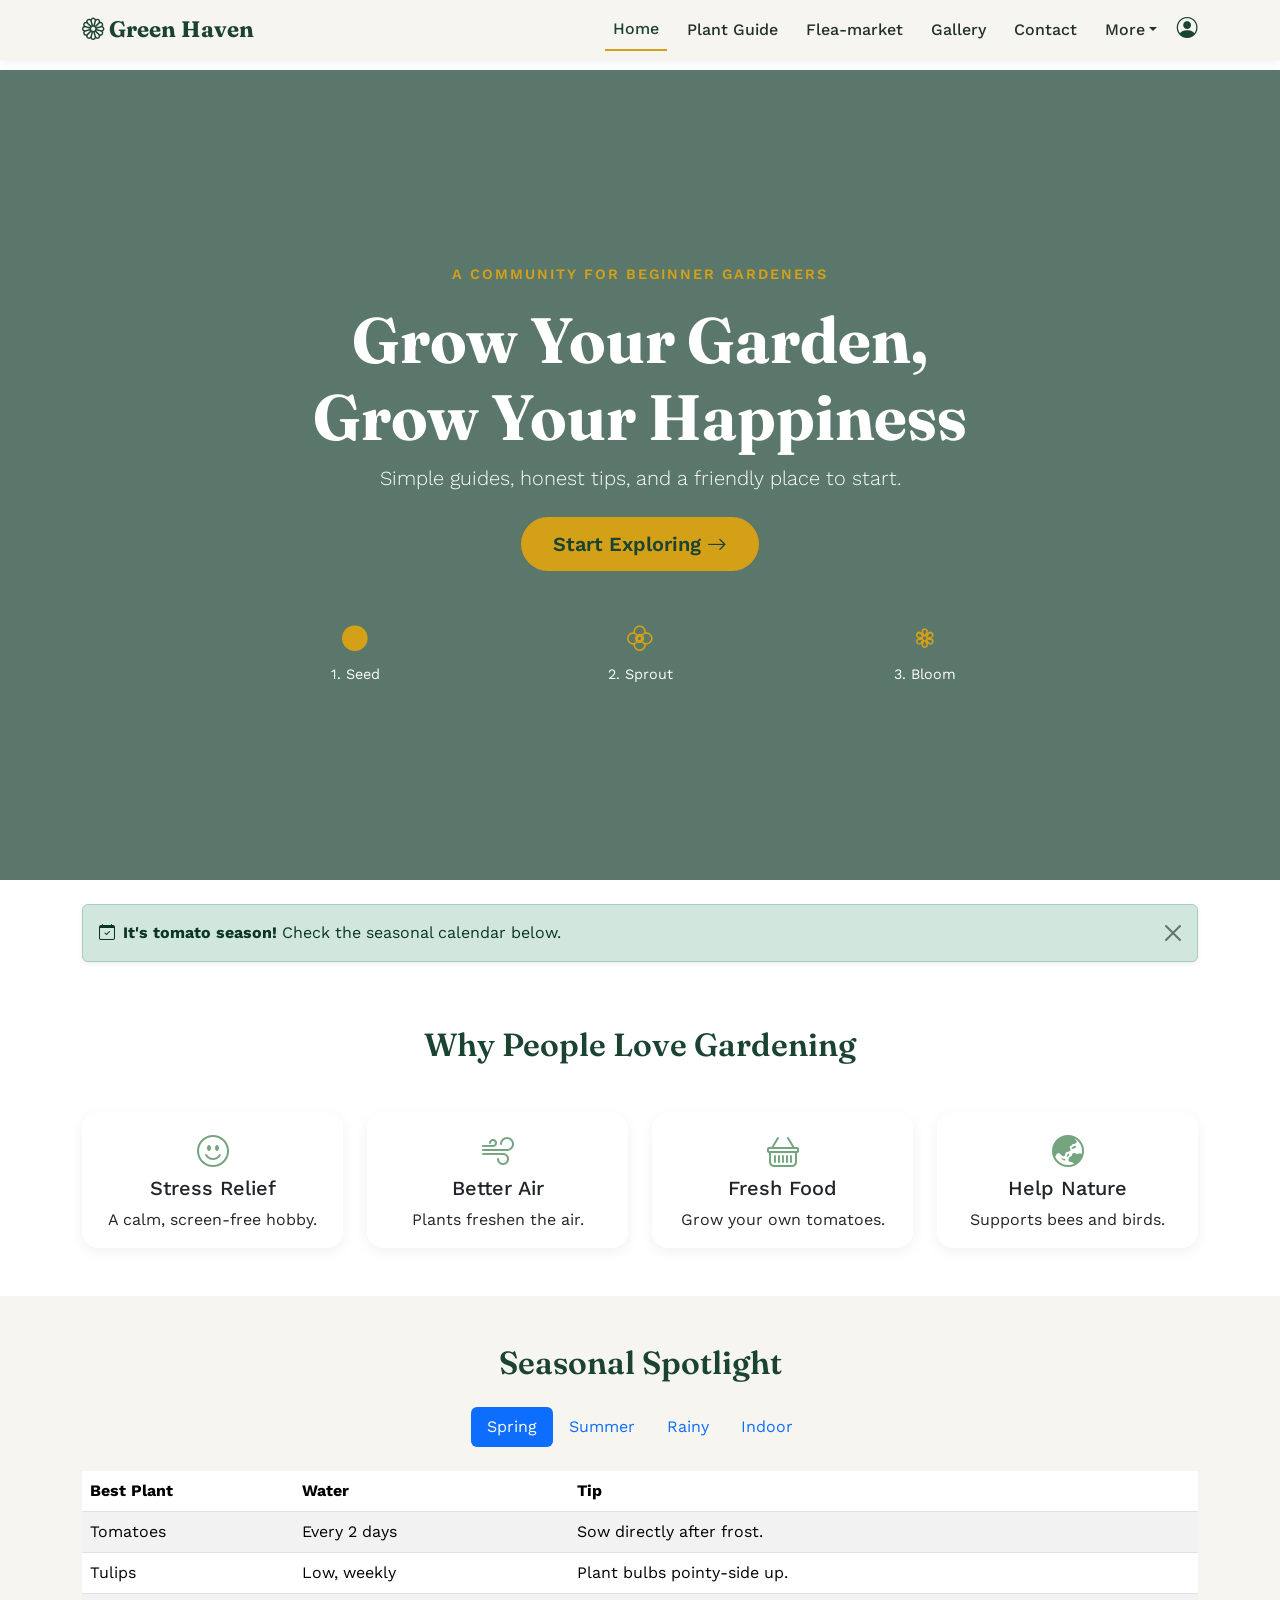
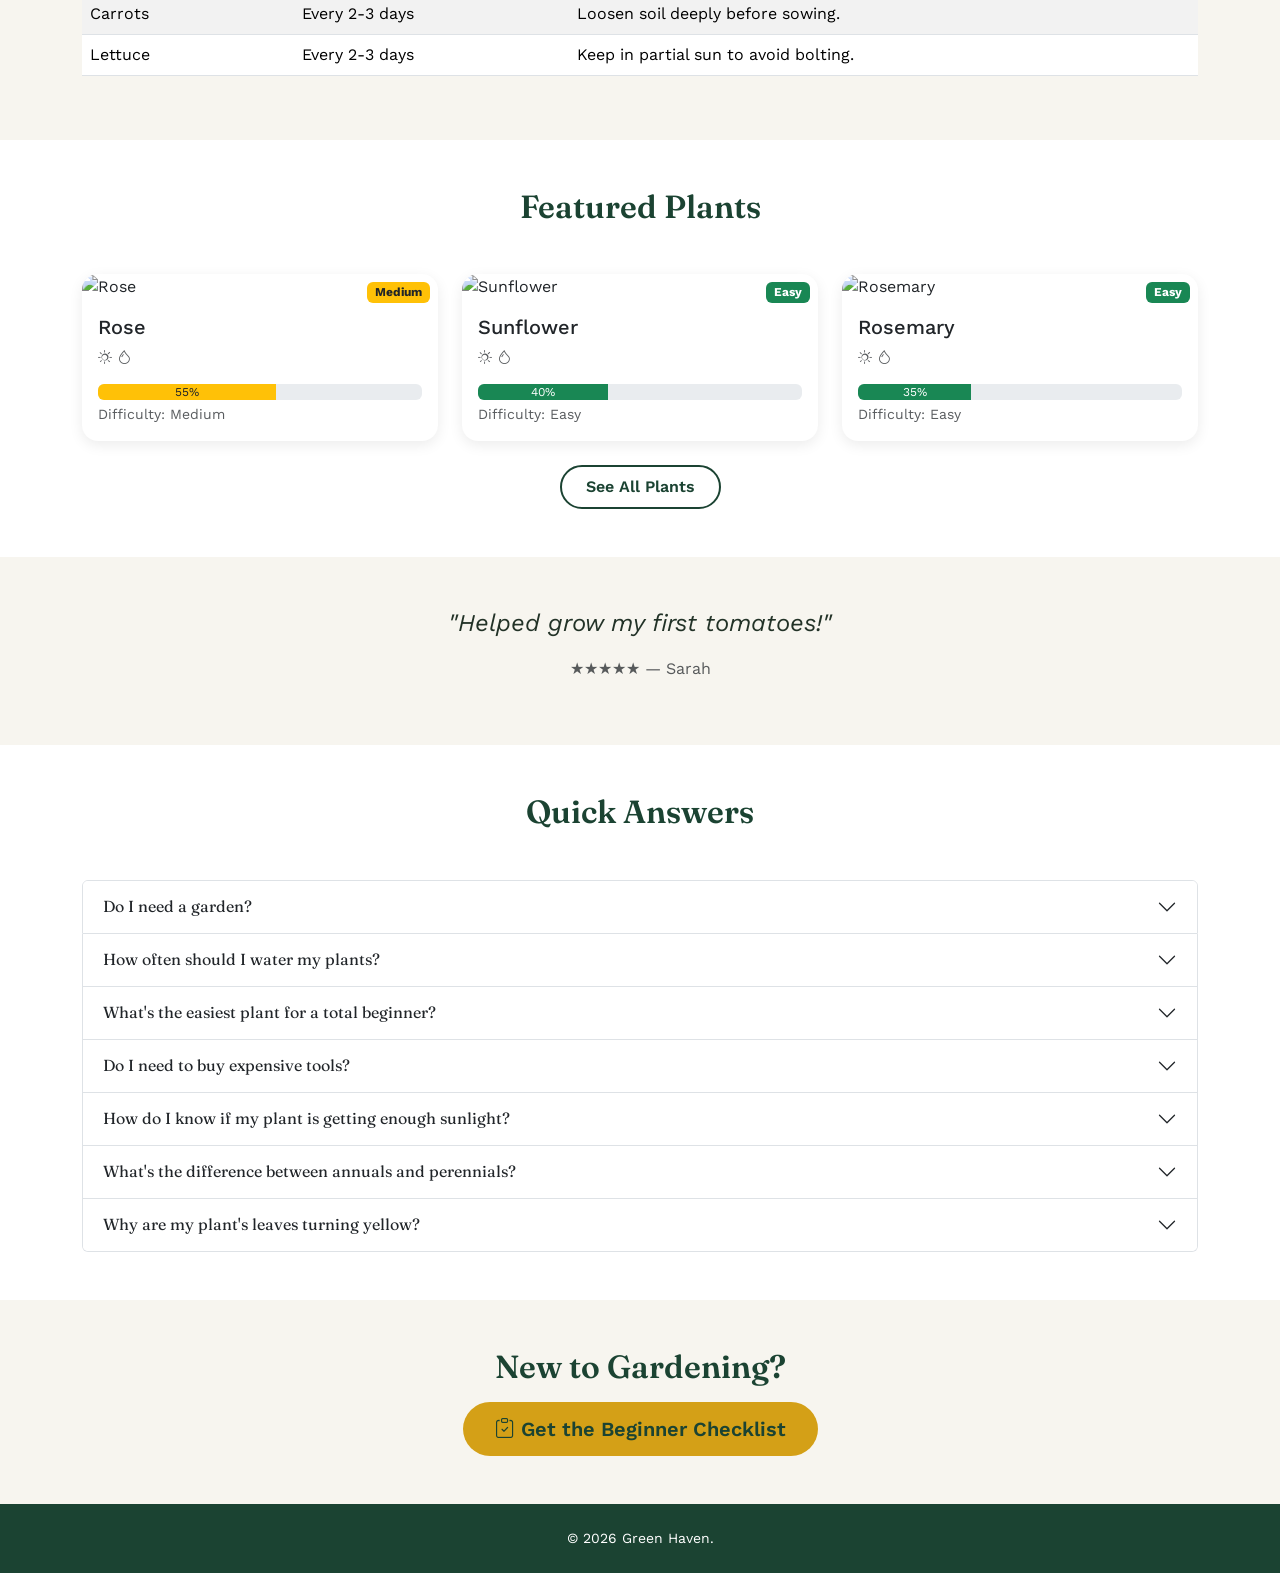
==== commit ea4cd478: "Update index.html" ====
--- a/index.html
+++ b/index.html
@@ -179,6 +179,7 @@
               <h5 class="card-title">Rose</h5>
               <p class="card-text small text-muted"><i class="bi bi-sun" title="Full sun"></i> <i class="bi bi-droplet" title="Weekly"></i></p>
               <div class="progress"><div class="progress-bar bg-warning text-dark" role="progressbar" style="width: 55%" aria-valuenow="55" aria-valuemin="0" aria-valuemax="100">55%</div></div>
+              <p class="small text-muted mb-0 mt-1">Difficulty: Medium</p>
             </div>
           </div>
         </div>
@@ -192,6 +193,7 @@
               <h5 class="card-title">Sunflower</h5>
               <p class="card-text small text-muted"><i class="bi bi-sun" title="Full sun"></i> <i class="bi bi-droplet" title="Twice weekly"></i></p>
               <div class="progress"><div class="progress-bar bg-success" role="progressbar" style="width: 40%" aria-valuenow="40" aria-valuemin="0" aria-valuemax="100">40%</div></div>
+              <p class="small text-muted mb-0 mt-1">Difficulty: Easy</p>
             </div>
           </div>
         </div>
@@ -205,6 +207,7 @@
               <h5 class="card-title">Rosemary</h5>
               <p class="card-text small text-muted"><i class="bi bi-sun" title="Full sun"></i> <i class="bi bi-droplet" title="Sparingly"></i></p>
               <div class="progress"><div class="progress-bar bg-success" role="progressbar" style="width: 35%" aria-valuenow="35" aria-valuemin="0" aria-valuemax="100">35%</div></div>
+              <p class="small text-muted mb-0 mt-1">Difficulty: Easy</p>
             </div>
           </div>
         </div>
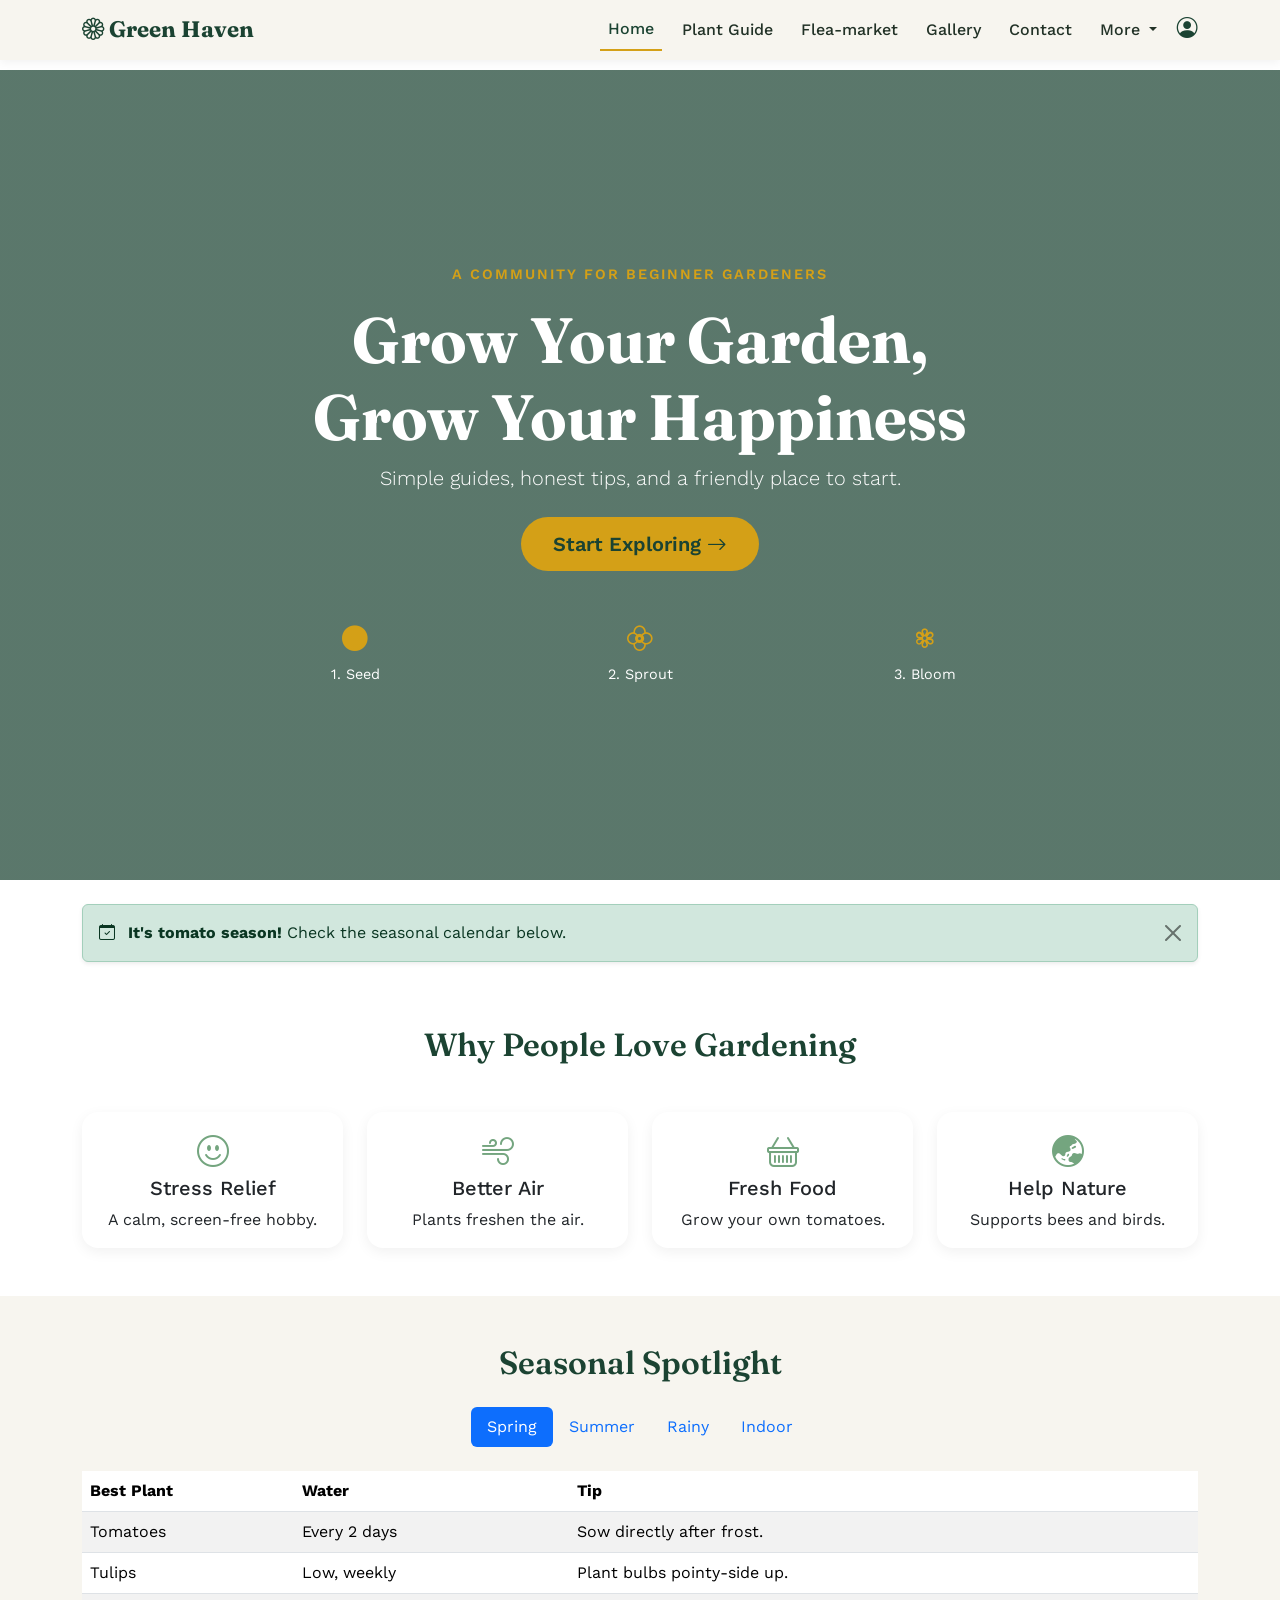
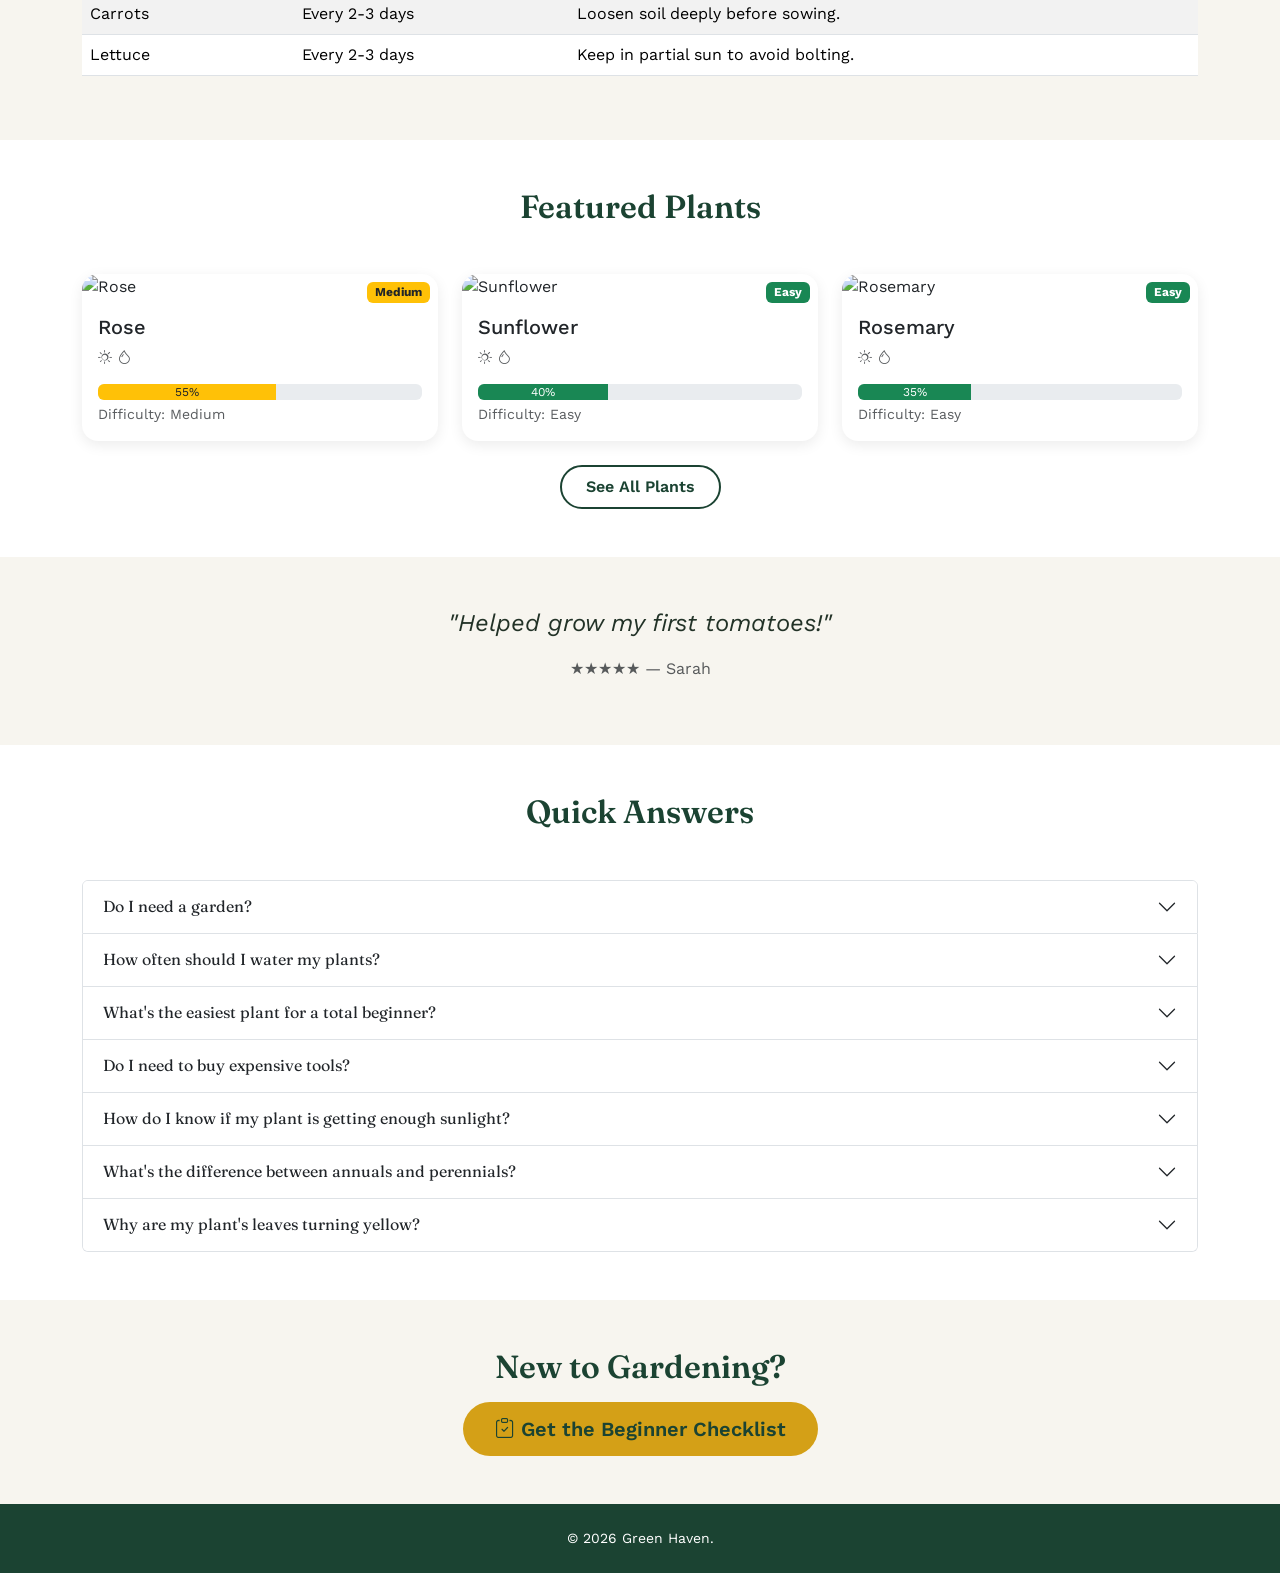
==== commit b983854f: "Update index.html" ====
--- a/index.html
+++ b/index.html
@@ -1,410 +1,1830 @@
+<!-- ========================================================= -->
+<!-- BASIC HTML SETUP                                          -->
+<!-- ========================================================= -->
+
 <!DOCTYPE html>
+<!-- Tells the browser that this file uses modern HTML5. -->
+
 <html lang="en">
+<!-- Starts the webpage.
+     lang="en" tells the browser that the webpage is written in English. -->
+
 <head>
+<!-- The <head> contains information about the webpage that
+     usually does not directly appear on the page. -->
+
   <meta charset="UTF-8" />
+  <!-- Allows the webpage to correctly display characters and symbols. -->
+
   <meta name="viewport" content="width=device-width, initial-scale=1.0" />
+  <!-- Makes the website adjust properly to different screen sizes,
+       such as phones, tablets and computers. -->
+
   <title>Green Haven | Grow Your Garden, Grow Your Happiness</title>
+  <!-- This is the name shown on the browser tab. -->
+
+
+  <!-- ======================================================= -->
+  <!-- BOOTSTRAP                                                -->
+  <!-- ======================================================= -->
 
   <link href="https://cdn.jsdelivr.net/npm/bootstrap@5.3.3/dist/css/bootstrap.min.css" rel="stylesheet">
+  <!-- Loads Bootstrap.
+       Bootstrap is a library that gives us ready-made styles
+       and components such as buttons, cards, grids, alerts and menus. -->
+
   <link rel="stylesheet" href="https://cdn.jsdelivr.net/npm/bootstrap-icons@1.11.3/font/bootstrap-icons.css">
+  <!-- Loads Bootstrap Icons.
+       This lets us use icons such as flowers, arrows and people. -->
+
+
+  <!-- ======================================================= -->
+  <!-- FONTS                                                     -->
+  <!-- ======================================================= -->
 
   <link rel="preconnect" href="https://fonts.googleapis.com">
+  <!-- Connects to Google's font server before loading the fonts.
+       This can help the fonts load faster. -->
+
   <link href="https://fonts.googleapis.com/css2?family=Fraunces:opsz,wght@9..144,400;9..144,600;9..144,700&family=Work+Sans:wght@400;500;600&display=swap" rel="stylesheet">
+  <!-- Loads two fonts from Google:
+       Fraunces and Work Sans.
+       These fonts are used to change how the text looks. -->
+
+
+  <!-- ======================================================= -->
+  <!-- OUR OWN CSS FILE                                         -->
+  <!-- ======================================================= -->
 
   <link rel="stylesheet" href="style.css">
+  <!-- Connects this HTML file to our own CSS file.
+       CSS controls things such as colours, sizes and positioning. -->
+
 
   <style>
-
+    /* Extra CSS could be written here.
+       This section is currently empty. */
   </style>
+
 </head>
+<!-- End of the webpage information section. -->
+
+
+<!-- ========================================================= -->
+<!-- START OF THE VISIBLE WEBPAGE                              -->
+<!-- ========================================================= -->
+
 <body>
+<!-- Everything inside <body> is what the visitor can see
+     and interact with on the webpage. -->
+
+
+  <!-- ======================================================= -->
+  <!-- NAVIGATION BAR                                           -->
+  <!-- ======================================================= -->
 
   <nav class="navbar navbar-expand-lg fixed-top navbar-custom">
+  <!-- Creates the navigation bar at the top of the webpage.
+
+       navbar = Bootstrap navigation bar
+       navbar-expand-lg = navigation changes layout on smaller screens
+       fixed-top = keeps the navigation at the top while scrolling
+       navbar-custom = our own CSS styling -->
+
     <div class="container">
+    <!-- Creates a centered area that keeps the content
+         from becoming too wide. -->
+
       <a class="navbar-brand" href="index.html">
-        <i class="bi bi-flower1"></i> Green Haven
+      <!-- Creates the website logo/name.
+           Clicking it takes the user back to index.html. -->
+
+        <i class="bi bi-flower1"></i>
+        <!-- Displays a flower icon from Bootstrap Icons. -->
+
+        Green Haven
+        <!-- The name of our website. -->
+
       </a>
-      <button class="navbar-toggler" type="button" data-bs-toggle="collapse" data-bs-target="#navMenu">
+
+
+      <!-- =================================================== -->
+      <!-- MOBILE MENU BUTTON                                   -->
+      <!-- =================================================== -->
+
+      <button class="navbar-toggler" type="button"
+              data-bs-toggle="collapse"
+              data-bs-target="#navMenu">
+      <!-- This button appears on smaller screens.
+           When clicked, it opens or closes the navigation menu. -->
+
         <span class="navbar-toggler-icon"></span>
+        <!-- Displays the hamburger menu icon. -->
+
       </button>
+
+
       <div class="collapse navbar-collapse" id="navMenu">
+      <!-- Contains the navigation links.
+           Bootstrap can hide/show this section on smaller screens. -->
+
         <ul class="navbar-nav ms-auto align-items-lg-center">
-          <li class="nav-item"><a class="nav-link active" aria-current="page" href="index.html">Home</a></li>
-          <li class="nav-item"><a class="nav-link" href="plantguide.html">Plant Guide</a></li>
-          <li class="nav-item"><a class="nav-link" href="Flea-market.html">Flea-market</a></li>
-          <li class="nav-item"><a class="nav-link" href="gallery.html">Gallery</a></li>
-          <li class="nav-item"><a class="nav-link" href="contact.html">Contact</a></li>
+        <!-- Creates a list of navigation links.
+
+             navbar-nav = Bootstrap navigation styling
+             ms-auto = pushes the links toward the right
+             align-items-lg-center = vertically aligns the links -->
+
+          <li class="nav-item">
+            <a class="nav-link active"
+               aria-current="page"
+               href="index.html">
+              Home
+            </a>
+          </li>
+          <!-- Home link.
+               active means this is the current page. -->
+
+
+          <li class="nav-item">
+            <a class="nav-link" href="plantguide.html">
+              Plant Guide
+            </a>
+          </li>
+          <!-- Takes the visitor to the Plant Guide page. -->
+
+
+          <li class="nav-item">
+            <a class="nav-link" href="Flea-market.html">
+              Flea-market
+            </a>
+          </li>
+          <!-- Takes the visitor to the Flea-market page. -->
+
+
+          <li class="nav-item">
+            <a class="nav-link" href="gallery.html">
+              Gallery
+            </a>
+          </li>
+          <!-- Takes the visitor to the Gallery page. -->
+
+
+          <li class="nav-item">
+            <a class="nav-link" href="contact.html">
+              Contact
+            </a>
+          </li>
+          <!-- Takes the visitor to the Contact page. -->
+
+
+          <!-- ================================================= -->
+          <!-- MORE DROPDOWN MENU                                 -->
+          <!-- ================================================= -->
+
           <li class="nav-item dropdown">
-            <a class="nav-link dropdown-toggle" href="#" role="button" data-bs-toggle="dropdown" aria-expanded="false">More</a>
+          <!-- Creates a navigation item containing a dropdown menu. -->
+
+            <a class="nav-link dropdown-toggle"
+               href="#"
+               role="button"
+               data-bs-toggle="dropdown"
+               aria-expanded="false">
+              More
+            </a>
+            <!-- Clicking "More" opens the dropdown menu. -->
+
             <ul class="dropdown-menu dropdown-menu-end">
-              <li><a class="dropdown-item" href="#seasons">Seasonal Calendar</a></li>
-              <li><a class="dropdown-item" href="#faq">FAQ</a></li>
-              <li><hr class="dropdown-divider"></li>
-              <li><a class="dropdown-item" href="#checklist">Beginner Checklist</a></li>
+            <!-- Contains the options inside the dropdown. -->
+
+              <li>
+                <a class="dropdown-item" href="#seasons">
+                  Seasonal Calendar
+                </a>
+              </li>
+              <!-- Clicking this moves the user to the Seasonal Calendar. -->
+
+              <li>
+                <a class="dropdown-item" href="#faq">
+                  FAQ
+                </a>
+              </li>
+              <!-- Clicking this moves the user to the FAQ section. -->
+
+              <li>
+                <hr class="dropdown-divider">
+              </li>
+              <!-- Creates a horizontal dividing line. -->
+
+              <li>
+                <a class="dropdown-item" href="#checklist">
+                  Beginner Checklist
+                </a>
+              </li>
+              <!-- Clicking this moves the user to the Beginner Checklist. -->
+
             </ul>
           </li>
+
+
+          <!-- ================================================= -->
+          <!-- LOGIN ICON                                         -->
+          <!-- ================================================= -->
+
           <li class="nav-item">
-            <a class="nav-login-icon" href="loginpage.html" aria-label="Log in" title="Log in">
+
+            <a class="nav-login-icon"
+               href="loginpage.html"
+               aria-label="Log in"
+               title="Log in">
+            <!-- Clicking the icon takes the user to the login page. -->
+
               <i class="bi bi-person-circle"></i>
+              <!-- Displays a person icon from Bootstrap Icons. -->
+
             </a>
+
           </li>
+
         </ul>
+        <!-- End of navigation links. -->
+
       </div>
+      <!-- End of collapsible navigation menu. -->
+
     </div>
+    <!-- End of navigation container. -->
+
   </nav>
+  <!-- End of navigation bar. -->
+
+
+  <!-- ======================================================= -->
+  <!-- HERO / WELCOME SECTION                                   -->
+  <!-- ======================================================= -->
 
   <header class="hero d-flex align-items-center">
+  <!-- Creates the large welcome section at the top.
+
+       hero = our own CSS styling
+       d-flex = Bootstrap Flexbox layout
+       align-items-center = vertically centers the content -->
+
     <div class="container text-center text-white">
-      <p class="eyebrow">A community for beginner gardeners</p>
-      <h1 class="display-3 fw-bold">Grow Your Garden,<br>Grow Your Happiness</h1>
-      <p class="lead mb-4">Simple guides, honest tips, and a friendly place to start.</p>
-      <a href="plantguide.html" class="btn btn-lg btn-hero">Start Exploring <i class="bi bi-arrow-right"></i></a>
+    <!-- Keeps the content centered and gives it a limited width.
+
+         text-center = centers the text
+         text-white = makes the text white -->
+
+      <p class="eyebrow">
+        A community for beginner gardeners
+      </p>
+      <!-- Small introduction text. -->
+
+
+      <h1 class="display-3 fw-bold">
+        Grow Your Garden,<br>
+        Grow Your Happiness
+      </h1>
+      <!-- Main heading of the website.
+
+           <br> means "break line",
+           so "Grow Your Happiness" appears on a new line.
+
+           display-3 = large Bootstrap heading
+           fw-bold = makes the text bold -->
+
+
+      <p class="lead mb-4">
+        Simple guides, honest tips, and a friendly place to start.
+      </p>
+      <!-- Short description below the main heading. -->
+
+
+      <a href="plantguide.html" class="btn btn-lg btn-hero">
+        Start Exploring
+        <i class="bi bi-arrow-right"></i>
+      </a>
+      <!-- Creates a button-looking link.
+
+           Clicking it opens the Plant Guide page.
+
+           btn = Bootstrap button style
+           btn-lg = makes the button larger
+           btn-hero = our own CSS styling
+
+           The arrow is a Bootstrap icon. -->
+
+
+      <!-- =================================================== -->
+      <!-- GROWING PROCESS                                      -->
+      <!-- =================================================== -->
+
       <div class="row justify-content-center mt-5 growth-row">
+      <!-- Creates a row containing the three stages of plant growth. -->
+
         <div class="col-4 col-md-3">
-          <div class="growth-step"><i class="bi bi-circle-fill stage-icon"></i><span>1. Seed</span></div>
-        </div>
+        <!-- Creates one column for the first stage. -->
+
+          <div class="growth-step">
+            <i class="bi bi-circle-fill stage-icon"></i>
+            <span>1. Seed</span>
+          </div>
+          <!-- Shows the first stage: Seed. -->
+
+        </div>
+
+
         <div class="col-4 col-md-3">
-          <div class="growth-step"><i class="bi bi-flower2 stage-icon"></i><span>2. Sprout</span></div>
-        </div>
+        <!-- Creates the second column. -->
+
+          <div class="growth-step">
+            <i class="bi bi-flower2 stage-icon"></i>
+            <span>2. Sprout</span>
+          </div>
+          <!-- Shows the second stage: Sprout. -->
+
+        </div>
+
+
         <div class="col-4 col-md-3">
-          <div class="growth-step"><i class="bi bi-flower3 stage-icon"></i><span>3. Bloom</span></div>
-        </div>
+        <!-- Creates the third column. -->
+
+          <div class="growth-step">
+            <i class="bi bi-flower3 stage-icon"></i>
+            <span>3. Bloom</span>
+          </div>
+          <!-- Shows the third stage: Bloom. -->
+
+        </div>
+
       </div>
+      <!-- End of growth stages. -->
+
     </div>
+    <!-- End of hero content. -->
+
   </header>
+  <!-- End of hero section. -->
+
+
+  <!-- ======================================================= -->
+  <!-- TOMATO SEASON ALERT                                      -->
+  <!-- ======================================================= -->
 
   <div class="container mt-4">
-    <div class="alert alert-success alert-dismissible fade show shadow-sm" role="alert">
-      <i class="bi bi-calendar-check me-2"></i><strong>It's tomato season!</strong> Check the seasonal calendar below.
-      <button type="button" class="btn-close" data-bs-dismiss="alert" aria-label="Close"></button>
+  <!-- Creates a centered container with some space above it. -->
+
+    <div class="alert alert-success alert-dismissible fade show shadow-sm"
+         role="alert">
+    <!-- Creates a green Bootstrap alert box. -->
+
+      <i class="bi bi-calendar-check me-2"></i>
+      <!-- Calendar icon. -->
+
+      <strong>It's tomato season!</strong>
+      <!-- Makes this text bold. -->
+
+      Check the seasonal calendar below.
+      <!-- Message shown to the user. -->
+
+
+      <button type="button"
+              class="btn-close"
+              data-bs-dismiss="alert"
+              aria-label="Close">
+      </button>
+      <!-- Creates an X button.
+           Clicking it closes the alert. -->
+
     </div>
+
   </div>
+  <!-- End of alert section. -->
+
+
+  <!-- ======================================================= -->
+  <!-- BENEFITS OF GARDENING                                   -->
+  <!-- ======================================================= -->
 
   <section class="py-5 section-benefits">
+  <!-- Starts a new section explaining why gardening is useful. -->
+
     <div class="container">
-      <h2 class="section-title text-center mb-5">Why People Love Gardening</h2>
+    <!-- Centers the content. -->
+
+      <h2 class="section-title text-center mb-5">
+        Why People Love Gardening
+      </h2>
+      <!-- Section heading. -->
+
+
       <div class="row row-cols-1 row-cols-md-4 g-4">
+      <!-- Creates a responsive grid.
+
+           On small screens = 1 card per row.
+           On medium/large screens = 4 cards per row.
+           g-4 = adds space between cards. -->
+
+
+        <!-- ================= CARD 1 ================= -->
+
         <div class="col">
           <div class="card benefit-card h-100 text-center">
-            <div class="card-body"><i class="bi bi-emoji-smile benefit-icon"></i><h5 class="card-title">Stress Relief</h5><p class="card-text">A calm, screen-free hobby.</p></div>
+
+            <div class="card-body">
+              <!-- The inside area of the card. -->
+
+              <i class="bi bi-emoji-smile benefit-icon"></i>
+              <!-- Smiley face icon. -->
+
+              <h5 class="card-title">
+                Stress Relief
+              </h5>
+              <!-- Card title. -->
+
+              <p class="card-text">
+                A calm, screen-free hobby.
+              </p>
+              <!-- Card description. -->
+
+            </div>
+
           </div>
         </div>
+
+
+        <!-- ================= CARD 2 ================= -->
+
         <div class="col">
+
           <div class="card benefit-card h-100 text-center">
-            <div class="card-body"><i class="bi bi-wind benefit-icon"></i><h5 class="card-title">Better Air</h5><p class="card-text">Plants freshen the air.</p></div>
+
+            <div class="card-body">
+
+              <i class="bi bi-wind benefit-icon"></i>
+              <!-- Wind icon. -->
+
+              <h5 class="card-title">
+                Better Air
+              </h5>
+
+              <p class="card-text">
+                Plants freshen the air.
+              </p>
+
+            </div>
+
           </div>
-        </div>
+
+        </div>
+
+
+        <!-- ================= CARD 3 ================= -->
+
         <div class="col">
+
           <div class="card benefit-card h-100 text-center">
-            <div class="card-body"><i class="bi bi-basket benefit-icon"></i><h5 class="card-title">Fresh Food</h5><p class="card-text">Grow your own tomatoes.</p></div>
+
+            <div class="card-body">
+
+              <i class="bi bi-basket benefit-icon"></i>
+              <!-- Basket icon. -->
+
+              <h5 class="card-title">
+                Fresh Food
+              </h5>
+
+              <p class="card-text">
+                Grow your own tomatoes.
+              </p>
+
+            </div>
+
           </div>
-        </div>
+
+        </div>
+
+
+        <!-- ================= CARD 4 ================= -->
+
         <div class="col">
+
           <div class="card benefit-card h-100 text-center">
-            <div class="card-body"><i class="bi bi-globe-asia-australia benefit-icon"></i><h5 class="card-title">Help Nature</h5><p class="card-text">Supports bees and birds.</p></div>
+
+            <div class="card-body">
+
+              <i class="bi bi-globe-asia-australia benefit-icon"></i>
+              <!-- Globe icon. -->
+
+              <h5 class="card-title">
+                Help Nature
+              </h5>
+
+              <p class="card-text">
+                Supports bees and birds.
+              </p>
+
+            </div>
+
           </div>
-        </div>
+
+        </div>
+
       </div>
+      <!-- End of four benefit cards. -->
+
     </div>
+
   </section>
+  <!-- End of gardening benefits section. -->
+
+
+  <!-- ======================================================= -->
+  <!-- SEASONAL SPOTLIGHT                                      -->
+  <!-- ======================================================= -->
 
   <section class="py-5 bg-light-green" id="seasons">
+  <!-- Section containing gardening information based on seasons.
+
+       id="seasons" gives this section a name.
+       Links such as href="#seasons" can jump here. -->
+
     <div class="container">
-      <h2 class="section-title text-center mb-4">Seasonal Spotlight</h2>
-      <ul class="nav nav-pills justify-content-center mb-4" id="seasonTabs">
-        <li class="nav-item"><button class="nav-link active" data-bs-toggle="pill" data-bs-target="#spring">Spring</button></li>
-        <li class="nav-item"><button class="nav-link" data-bs-toggle="pill" data-bs-target="#summer">Summer</button></li>
-        <li class="nav-item"><button class="nav-link" data-bs-toggle="pill" data-bs-target="#rainy">Rainy</button></li>
-        <li class="nav-item"><button class="nav-link" data-bs-toggle="pill" data-bs-target="#indoor">Indoor</button></li>
+
+      <h2 class="section-title text-center mb-4">
+        Seasonal Spotlight
+      </h2>
+
+
+      <!-- =================================================== -->
+      <!-- SEASON BUTTONS                                       -->
+      <!-- =================================================== -->
+
+      <ul class="nav nav-pills justify-content-center mb-4"
+          id="seasonTabs">
+      <!-- Creates the four clickable season buttons. -->
+
+        <li class="nav-item">
+          <button class="nav-link active"
+                  data-bs-toggle="pill"
+                  data-bs-target="#spring">
+            Spring
+          </button>
+        </li>
+        <!-- Clicking Spring displays the Spring information. -->
+
+
+        <li class="nav-item">
+          <button class="nav-link"
+                  data-bs-toggle="pill"
+                  data-bs-target="#summer">
+            Summer
+          </button>
+        </li>
+        <!-- Clicking Summer displays Summer information. -->
+
+
+        <li class="nav-item">
+          <button class="nav-link"
+                  data-bs-toggle="pill"
+                  data-bs-target="#rainy">
+            Rainy
+          </button>
+        </li>
+        <!-- Clicking Rainy displays Rainy information. -->
+
+
+        <li class="nav-item">
+          <button class="nav-link"
+                  data-bs-toggle="pill"
+                  data-bs-target="#indoor">
+            Indoor
+          </button>
+        </li>
+        <!-- Clicking Indoor displays Indoor information. -->
+
       </ul>
+
+
       <div class="tab-content">
+      <!-- Holds the information for each season. -->
+
+
+        <!-- ================= SPRING ================= -->
+
         <div class="tab-pane fade show active" id="spring">
+        <!-- This is the Spring tab.
+             It is shown first because it has "active". -->
+
           <table class="table table-striped align-middle bg-white">
-            <thead><tr><th>Best Plant</th><th>Water</th><th>Tip</th></tr></thead>
+          <!-- Creates a Bootstrap table. -->
+
+            <thead>
+            <!-- Contains the table headings. -->
+
+              <tr>
+                <th>Best Plant</th>
+                <th>Water</th>
+                <th>Tip</th>
+              </tr>
+
+            </thead>
+
+
             <tbody>
-              <tr><td>Tomatoes</td><td>Every 2 days</td><td>Sow directly after frost.</td></tr>
-              <tr><td>Tulips</td><td>Low, weekly</td><td>Plant bulbs pointy-side up.</td></tr>
-              <tr><td>Carrots</td><td>Every 2-3 days</td><td>Loosen soil deeply before sowing.</td></tr>
-              <tr><td>Lettuce</td><td>Every 2-3 days</td><td>Keep in partial sun to avoid bolting.</td></tr>
+            <!-- Contains the actual table information. -->
+
+              <tr>
+                <td>Tomatoes</td>
+                <td>Every 2 days</td>
+                <td>Sow directly after frost.</td>
+              </tr>
+
+              <tr>
+                <td>Tulips</td>
+                <td>Low, weekly</td>
+                <td>Plant bulbs pointy-side up.</td>
+              </tr>
+
+              <tr>
+                <td>Carrots</td>
+                <td>Every 2-3 days</td>
+                <td>Loosen soil deeply before sowing.</td>
+              </tr>
+
+              <tr>
+                <td>Lettuce</td>
+                <td>Every 2-3 days</td>
+                <td>Keep in partial sun to avoid bolting.</td>
+              </tr>
+
             </tbody>
+
           </table>
-        </div>
+
+        </div>
+
+
+        <!-- ================= SUMMER ================= -->
+
         <div class="tab-pane fade" id="summer">
+
           <table class="table table-striped align-middle bg-white">
-            <thead><tr><th>Best Plant</th><th>Water</th><th>Tip</th></tr></thead>
+
+            <thead>
+              <tr>
+                <th>Best Plant</th>
+                <th>Water</th>
+                <th>Tip</th>
+              </tr>
+            </thead>
+
             <tbody>
-              <tr><td>Sunflowers</td><td>Daily</td><td>Give full sun all day.</td></tr>
-              <tr><td>Marigolds</td><td>Low, weekly</td><td>Deadhead to keep blooms coming.</td></tr>
-              <tr><td>Basil</td><td>Every 2-3 days</td><td>Pinch off flowers to keep leaves tender.</td></tr>
-              <tr><td>Roses</td><td>Weekly, deep soak</td><td>Water at the base to prevent leaf spot.</td></tr>
+
+              <tr>
+                <td>Sunflowers</td>
+                <td>Daily</td>
+                <td>Give full sun all day.</td>
+              </tr>
+
+              <tr>
+                <td>Marigolds</td>
+                <td>Low, weekly</td>
+                <td>Deadhead to keep blooms coming.</td>
+              </tr>
+
+              <tr>
+                <td>Basil</td>
+                <td>Every 2-3 days</td>
+                <td>Pinch off flowers to keep leaves tender.</td>
+              </tr>
+
+              <tr>
+                <td>Roses</td>
+                <td>Weekly, deep soak</td>
+                <td>Water at the base to prevent leaf spot.</td>
+              </tr>
+
             </tbody>
+
           </table>
-        </div>
+
+        </div>
+
+
+        <!-- ================= RAINY ================= -->
+
         <div class="tab-pane fade" id="rainy">
+
           <table class="table table-striped align-middle bg-white">
-            <thead><tr><th>Best Plant</th><th>Water</th><th>Tip</th></tr></thead>
+
+            <thead>
+              <tr>
+                <th>Best Plant</th>
+                <th>Water</th>
+                <th>Tip</th>
+              </tr>
+            </thead>
+
             <tbody>
-              <tr><td>Herbs</td><td>When dry</td><td>Watch out for root rot.</td></tr>
-              <tr><td>Mint</td><td>Daily</td><td>Grow in a pot so it can't spread out of control.</td></tr>
-              <tr><td>Rosemary</td><td>Low, when dry</td><td>Ensure sharp drainage during wet spells.</td></tr>
+
+              <tr>
+                <td>Herbs</td>
+                <td>When dry</td>
+                <td>Watch out for root rot.</td>
+              </tr>
+
+              <tr>
+                <td>Mint</td>
+                <td>Daily</td>
+                <td>Grow in a pot so it can't spread out of control.</td>
+              </tr>
+
+              <tr>
+                <td>Rosemary</td>
+                <td>Low, when dry</td>
+                <td>Ensure sharp drainage during wet spells.</td>
+              </tr>
+
             </tbody>
+
           </table>
-        </div>
+
+        </div>
+
+
+        <!-- ================= INDOOR ================= -->
+
         <div class="tab-pane fade" id="indoor">
+
           <table class="table table-striped align-middle bg-white">
-            <thead><tr><th>Best Plant</th><th>Water</th><th>Tip</th></tr></thead>
+
+            <thead>
+              <tr>
+                <th>Best Plant</th>
+                <th>Water</th>
+                <th>Tip</th>
+              </tr>
+            </thead>
+
             <tbody>
-              <tr><td>Succulents</td><td>1-2 weeks</td><td>Bright indirect light.</td></tr>
-              <tr><td>Snake Plant</td><td>Every 2-3 weeks</td><td>Tolerates low light and neglect well.</td></tr>
-              <tr><td>Pothos</td><td>Weekly</td><td>Let soil dry between waterings.</td></tr>
-              <tr><td>Peace Lily</td><td>Weekly</td><td>Drooping leaves are a sign it needs water.</td></tr>
+
+              <tr>
+                <td>Succulents</td>
+                <td>1-2 weeks</td>
+                <td>Bright indirect light.</td>
+              </tr>
+
+              <tr>
+                <td>Snake Plant</td>
+                <td>Every 2-3 weeks</td>
+                <td>Tolerates low light and neglect well.</td>
+              </tr>
+
+              <tr>
+                <td>Pothos</td>
+                <td>Weekly</td>
+                <td>Let soil dry between waterings.</td>
+              </tr>
+
+              <tr>
+                <td>Peace Lily</td>
+                <td>Weekly</td>
+                <td>Drooping leaves are a sign it needs water.</td>
+              </tr>
+
             </tbody>
+
           </table>
-        </div>
+
+        </div>
+
       </div>
+      <!-- End of seasonal tabs. -->
+
     </div>
+
   </section>
+  <!-- End of Seasonal Spotlight. -->
+
+
+  <!-- ======================================================= -->
+  <!-- FEATURED PLANTS                                          -->
+  <!-- ======================================================= -->
 
   <section class="py-5">
+
     <div class="container">
-      <h2 class="section-title text-center mb-5">Featured Plants</h2>
+
+      <h2 class="section-title text-center mb-5">
+        Featured Plants
+      </h2>
+
+
       <div class="row row-cols-1 row-cols-sm-2 row-cols-md-3 g-4">
+      <!-- Creates a responsive grid for the plant cards.
+
+           Small screens = 1 card
+           Medium screens = 2 cards
+           Larger screens = 3 cards -->
+
+
+        <!-- ================= ROSE CARD ================= -->
+
         <div class="col">
+
           <div class="card plant-card h-100">
+
             <div class="position-relative">
-              <img src="https://cdn.pixabay.com/photo/2023/09/28/08/40/rose-8280989_640.jpg" class="card-img-top" alt="Rose">
-              <span class="badge bg-warning text-dark position-absolute top-0 end-0 m-2">Medium</span>
+
+              <img
+                src="https://cdn.pixabay.com/photo/2023/09/28/08/40/rose-8280989_640.jpg"
+                class="card-img-top"
+                alt="Rose">
+              <!-- Displays the Rose picture.
+
+                   alt="Rose" describes the image if
+                   the image cannot be displayed. -->
+
+
+              <span class="badge bg-warning text-dark position-absolute top-0 end-0 m-2">
+                Medium
+              </span>
+              <!-- Shows a yellow "Medium" difficulty label. -->
+
             </div>
+
+
             <div class="card-body">
-              <h5 class="card-title">Rose</h5>
-              <p class="card-text small text-muted"><i class="bi bi-sun" title="Full sun"></i> <i class="bi bi-droplet" title="Weekly"></i></p>
-              <div class="progress"><div class="progress-bar bg-warning text-dark" role="progressbar" style="width: 55%" aria-valuenow="55" aria-valuemin="0" aria-valuemax="100">55%</div></div>
-              <p class="small text-muted mb-0 mt-1">Difficulty: Medium</p>
+
+              <h5 class="card-title">
+                Rose
+              </h5>
+
+              <p class="card-text small text-muted">
+                <i class="bi bi-sun" title="Full sun"></i>
+                <i class="bi bi-droplet" title="Weekly"></i>
+              </p>
+              <!-- Shows icons telling the user about sunlight
+                   and watering requirements. -->
+
+
+              <div class="progress">
+
+                <div class="progress-bar bg-warning text-dark"
+                     role="progressbar"
+                     style="width: 55%"
+                     aria-valuenow="55"
+                     aria-valuemin="0"
+                     aria-valuemax="100">
+                  55%
+                </div>
+
+              </div>
+              <!-- Creates a progress bar showing 55% difficulty. -->
+
+
+              <p class="small text-muted mb-0 mt-1">
+                Difficulty: Medium
+              </p>
+
             </div>
+
           </div>
-        </div>
+
+        </div>
+
+
+        <!-- ================= SUNFLOWER CARD ================= -->
+
         <div class="col">
+
           <div class="card plant-card h-100">
+
             <div class="position-relative">
-              <img src="https://cdn.pixabay.com/photo/2024/08/25/02/16/sunflower-8995443_640.jpg" class="card-img-top" alt="Sunflower">
-              <span class="badge bg-success position-absolute top-0 end-0 m-2">Easy</span>
+
+              <img
+                src="https://cdn.pixabay.com/photo/2024/08/25/02/16/sunflower-8995443_640.jpg"
+                class="card-img-top"
+                alt="Sunflower">
+
+              <span class="badge bg-success position-absolute top-0 end-0 m-2">
+                Easy
+              </span>
+              <!-- Green badge showing that the plant is easy. -->
+
             </div>
+
+
             <div class="card-body">
-              <h5 class="card-title">Sunflower</h5>
-              <p class="card-text small text-muted"><i class="bi bi-sun" title="Full sun"></i> <i class="bi bi-droplet" title="Twice weekly"></i></p>
-              <div class="progress"><div class="progress-bar bg-success" role="progressbar" style="width: 40%" aria-valuenow="40" aria-valuemin="0" aria-valuemax="100">40%</div></div>
-              <p class="small text-muted mb-0 mt-1">Difficulty: Easy</p>
+
+              <h5 class="card-title">
+                Sunflower
+              </h5>
+
+              <p class="card-text small text-muted">
+                <i class="bi bi-sun" title="Full sun"></i>
+                <i class="bi bi-droplet" title="Twice weekly"></i>
+              </p>
+
+
+              <div class="progress">
+
+                <div class="progress-bar bg-success"
+                     role="progressbar"
+                     style="width: 40%"
+                     aria-valuenow="40"
+                     aria-valuemin="0"
+                     aria-valuemax="100">
+                  40%
+                </div>
+
+              </div>
+
+              <p class="small text-muted mb-0 mt-1">
+                Difficulty: Easy
+              </p>
+
             </div>
+
           </div>
-        </div>
+
+        </div>
+
+
+        <!-- ================= ROSEMARY CARD ================= -->
+
         <div class="col">
+
           <div class="card plant-card h-100">
+
             <div class="position-relative">
-              <img src="https://cdn.pixabay.com/photo/2016/08/10/13/55/rosemary-1583261_640.jpg" class="card-img-top" alt="Rosemary">
-              <span class="badge bg-success position-absolute top-0 end-0 m-2">Easy</span>
+
+              <img
+                src="https://cdn.pixabay.com/photo/2016/08/10/13/55/rosemary-1583261_640.jpg"
+                class="card-img-top"
+                alt="Rosemary">
+
+              <span class="badge bg-success position-absolute top-0 end-0 m-2">
+                Easy
+              </span>
+
             </div>
+
+
             <div class="card-body">
-              <h5 class="card-title">Rosemary</h5>
-              <p class="card-text small text-muted"><i class="bi bi-sun" title="Full sun"></i> <i class="bi bi-droplet" title="Sparingly"></i></p>
-              <div class="progress"><div class="progress-bar bg-success" role="progressbar" style="width: 35%" aria-valuenow="35" aria-valuemin="0" aria-valuemax="100">35%</div></div>
-              <p class="small text-muted mb-0 mt-1">Difficulty: Easy</p>
+
+              <h5 class="card-title">
+                Rosemary
+              </h5>
+
+              <p class="card-text small text-muted">
+                <i class="bi bi-sun" title="Full sun"></i>
+                <i class="bi bi-droplet" title="Sparingly"></i>
+              </p>
+
+
+              <div class="progress">
+
+                <div class="progress-bar bg-success"
+                     role="progressbar"
+                     style="width: 35%"
+                     aria-valuenow="35"
+                     aria-valuemin="0"
+                     aria-valuemax="100">
+                  35%
+                </div>
+
+              </div>
+
+              <p class="small text-muted mb-0 mt-1">
+                Difficulty: Easy
+              </p>
+
             </div>
+
           </div>
-        </div>
+
+        </div>
+
       </div>
-      <div class="text-center mt-4"><a href="plantguide.html" class="btn btn-outline-forest">See All Plants</a></div>
+      <!-- End of plant cards. -->
+
+
+      <div class="text-center mt-4">
+
+        <a href="plantguide.html" class="btn btn-outline-forest">
+          See All Plants
+        </a>
+
+      </div>
+      <!-- Button that takes the user to the complete Plant Guide. -->
+
     </div>
+
   </section>
+  <!-- End of Featured Plants section. -->
+
+
+  <!-- ======================================================= -->
+  <!-- TESTIMONIAL CAROUSEL                                    -->
+  <!-- ======================================================= -->
 
   <section class="py-5 bg-light-green">
+
     <div class="container">
-      <div id="testimonialCarousel" class="carousel slide" data-bs-ride="carousel">
+
+      <div id="testimonialCarousel"
+           class="carousel slide"
+           data-bs-ride="carousel">
+      <!-- Creates a Bootstrap carousel.
+           A carousel is a section that can show different pieces
+           of content one after another. -->
+
+
         <div class="carousel-inner text-center">
-          <div class="carousel-item active"><p class="fs-4 fst-italic">"Helped grow my first tomatoes!"</p><p class="text-muted">★★★★★ — Sarah</p></div>
-          <div class="carousel-item"><p class="fs-4 fst-italic">"Gardening guide made for beginners."</p><p class="text-muted">★★★★★ — Marcus</p></div>
-        </div>
+        <!-- Contains all of the slides. -->
+
+
+          <div class="carousel-item active">
+            <p class="fs-4 fst-italic">
+              "Helped grow my first tomatoes!"
+            </p>
+
+            <p class="text-muted">
+              ★★★★★ — Sarah
+            </p>
+          </div>
+          <!-- First testimonial. -->
+
+
+          <div class="carousel-item">
+
+            <p class="fs-4 fst-italic">
+              "Gardening guide made for beginners."
+            </p>
+
+            <p class="text-muted">
+              ★★★★★ — Marcus
+            </p>
+
+          </div>
+          <!-- Second testimonial. -->
+
+        </div>
+
       </div>
+
     </div>
+
   </section>
+  <!-- End of testimonial section. -->
+
+
+  <!-- ======================================================= -->
+  <!-- FAQ SECTION                                             -->
+  <!-- ======================================================= -->
 
   <section class="py-5" id="faq">
+
     <div class="container">
-      <h2 class="section-title text-center mb-5">Quick Answers</h2>
+
+      <h2 class="section-title text-center mb-5">
+        Quick Answers
+      </h2>
+
+
       <div class="accordion" id="faqAccordion">
+      <!-- Creates a Bootstrap accordion.
+           An accordion lets the user click a question
+           to reveal its answer. -->
+
+
+        <!-- ================= QUESTION 1 ================= -->
+
         <div class="accordion-item">
-          <h2 class="accordion-header"><button class="accordion-button collapsed" data-bs-toggle="collapse" data-bs-target="#faq1">Do I need a garden?</button></h2>
-          <div id="faq1" class="accordion-collapse collapse" data-bs-parent="#faqAccordion"><div class="accordion-body">A sunny windowsill is enough!</div></div>
-        </div>
+
+          <h2 class="accordion-header">
+
+            <button class="accordion-button collapsed"
+                    data-bs-toggle="collapse"
+                    data-bs-target="#faq1">
+              Do I need a garden?
+            </button>
+
+          </h2>
+
+          <div id="faq1"
+               class="accordion-collapse collapse"
+               data-bs-parent="#faqAccordion">
+
+            <div class="accordion-body">
+              A sunny windowsill is enough!
+            </div>
+
+          </div>
+
+        </div>
+
+
+        <!-- ================= QUESTION 2 ================= -->
+
         <div class="accordion-item">
-          <h2 class="accordion-header"><button class="accordion-button collapsed" data-bs-toggle="collapse" data-bs-target="#faq2">How often should I water my plants?</button></h2>
-          <div id="faq2" class="accordion-collapse collapse" data-bs-parent="#faqAccordion"><div class="accordion-body">It depends on the plant, but a good rule of thumb is to stick a finger an inch into the soil — if it's dry, it's time to water. Check the seasonal calendar above for specifics.</div></div>
-        </div>
+
+          <h2 class="accordion-header">
+
+            <button class="accordion-button collapsed"
+                    data-bs-toggle="collapse"
+                    data-bs-target="#faq2">
+              How often should I water my plants?
+            </button>
+
+          </h2>
+
+          <div id="faq2"
+               class="accordion-collapse collapse"
+               data-bs-parent="#faqAccordion">
+
+            <div class="accordion-body">
+              It depends on the plant, but a good rule of thumb
+              is to stick a finger an inch into the soil —
+              if it's dry, it's time to water.
+              Check the seasonal calendar above for specifics.
+            </div>
+
+          </div>
+
+        </div>
+
+
+        <!-- ================= QUESTION 3 ================= -->
+
         <div class="accordion-item">
-          <h2 class="accordion-header"><button class="accordion-button collapsed" data-bs-toggle="collapse" data-bs-target="#faq3">What's the easiest plant for a total beginner?</button></h2>
-          <div id="faq3" class="accordion-collapse collapse" data-bs-parent="#faqAccordion"><div class="accordion-body">Succulents, pothos, and sunflowers are all very forgiving and hard to kill — perfect for building confidence.</div></div>
-        </div>
+
+          <h2 class="accordion-header">
+
+            <button class="accordion-button collapsed"
+                    data-bs-toggle="collapse"
+                    data-bs-target="#faq3">
+              What's the easiest plant for a total beginner?
+            </button>
+
+          </h2>
+
+          <div id="faq3"
+               class="accordion-collapse collapse"
+               data-bs-parent="#faqAccordion">
+
+            <div class="accordion-body">
+              Succulents, pothos, and sunflowers are all
+              very forgiving and hard to kill — perfect
+              for building confidence.
+            </div>
+
+          </div>
+
+        </div>
+
+
+        <!-- ================= QUESTION 4 ================= -->
+
         <div class="accordion-item">
-          <h2 class="accordion-header"><button class="accordion-button collapsed" data-bs-toggle="collapse" data-bs-target="#faq4">Do I need to buy expensive tools?</button></h2>
-          <div id="faq4" class="accordion-collapse collapse" data-bs-parent="#faqAccordion"><div class="accordion-body">Not at all. A trowel, a watering can, and a pair of gloves will cover almost everything you need to start.</div></div>
-        </div>
+
+          <h2 class="accordion-header">
+
+            <button class="accordion-button collapsed"
+                    data-bs-toggle="collapse"
+                    data-bs-target="#faq4">
+              Do I need to buy expensive tools?
+            </button>
+
+          </h2>
+
+          <div id="faq4"
+               class="accordion-collapse collapse"
+               data-bs-parent="#faqAccordion">
+
+            <div class="accordion-body">
+              Not at all. A trowel, a watering can,
+              and a pair of gloves will cover almost
+              everything you need to start.
+            </div>
+
+          </div>
+
+        </div>
+
+
+        <!-- ================= QUESTION 5 ================= -->
+
         <div class="accordion-item">
-          <h2 class="accordion-header"><button class="accordion-button collapsed" data-bs-toggle="collapse" data-bs-target="#faq5">How do I know if my plant is getting enough sunlight?</button></h2>
-          <div id="faq5" class="accordion-collapse collapse" data-bs-parent="#faqAccordion"><div class="accordion-body">Leggy, pale, or slow-growing plants usually need more light. Most vegetables and flowering plants want at least 6 hours of direct sun a day.</div></div>
-        </div>
+
+          <h2 class="accordion-header">
+
+            <button class="accordion-button collapsed"
+                    data-bs-toggle="collapse"
+                    data-bs-target="#faq5">
+              How do I know if my plant is getting enough sunlight?
+            </button>
+
+          </h2>
+
+          <div id="faq5"
+               class="accordion-collapse collapse"
+               data-bs-parent="#faqAccordion">
+
+            <div class="accordion-body">
+              Leggy, pale, or slow-growing plants usually
+              need more light.
+            </div>
+
+          </div>
+
+        </div>
+
+
+        <!-- ================= QUESTION 6 ================= -->
+
         <div class="accordion-item">
-          <h2 class="accordion-header"><button class="accordion-button collapsed" data-bs-toggle="collapse" data-bs-target="#faq6">What's the difference between annuals and perennials?</button></h2>
-          <div id="faq6" class="accordion-collapse collapse" data-bs-parent="#faqAccordion"><div class="accordion-body">Annuals complete their life cycle in one growing season and need replanting. Perennials come back year after year with minimal upkeep.</div></div>
-        </div>
+
+          <h2 class="accordion-header">
+
+            <button class="accordion-button collapsed"
+                    data-bs-toggle="collapse"
+                    data-bs-target="#faq6">
+              What's the difference between annuals and perennials?
+            </button>
+
+          </h2>
+
+          <div id="faq6"
+               class="accordion-collapse collapse"
+               data-bs-parent="#faqAccordion">
+
+            <div class="accordion-body">
+              Annuals complete their life cycle in one growing
+              season and need replanting.
+              Perennials come back year after year.
+            </div>
+
+          </div>
+
+        </div>
+
+
+        <!-- ================= QUESTION 7 ================= -->
+
         <div class="accordion-item">
-          <h2 class="accordion-header"><button class="accordion-button collapsed" data-bs-toggle="collapse" data-bs-target="#faq7">Why are my plant's leaves turning yellow?</button></h2>
-          <div id="faq7" class="accordion-collapse collapse" data-bs-parent="#faqAccordion"><div class="accordion-body">Yellow leaves are most often a sign of overwatering. Let the soil dry out a bit more between waterings and make sure your pot drains well.</div></div>
-        </div>
+
+          <h2 class="accordion-header">
+
+            <button class="accordion-button collapsed"
+                    data-bs-toggle="collapse"
+                    data-bs-target="#faq7">
+              Why are my plant's leaves turning yellow?
+            </button>
+
+          </h2>
+
+          <div id="faq7"
+               class="accordion-collapse collapse"
+               data-bs-parent="#faqAccordion">
+
+            <div class="accordion-body">
+              Yellow leaves are most often a sign of overwatering.
+            </div>
+
+          </div>
+
+        </div>
+
       </div>
+      <!-- End of FAQ accordion. -->
+
     </div>
+
   </section>
+  <!-- End of FAQ section. -->
+
+
+  <!-- ======================================================= -->
+  <!-- BEGINNER CHECKLIST BUTTON                               -->
+  <!-- ======================================================= -->
 
   <section class="py-5 bg-light-green text-center" id="checklist">
+
     <div class="container">
-      <h2 class="section-title mb-3">New to Gardening?</h2>
-      <button type="button" class="btn btn-hero btn-lg" data-bs-toggle="modal" data-bs-target="#checklistModal">
-        <i class="bi bi-clipboard-check"></i> Get the Beginner Checklist
+
+      <h2 class="section-title mb-3">
+        New to Gardening?
+      </h2>
+
+      <button type="button"
+              class="btn btn-hero btn-lg"
+              data-bs-toggle="modal"
+              data-bs-target="#checklistModal">
+      <!-- Clicking this button opens the checklist popup. -->
+
+        <i class="bi bi-clipboard-check"></i>
+        Get the Beginner Checklist
+
       </button>
+
     </div>
+
   </section>
 
-  <div class="modal fade" id="checklistModal" tabindex="-1" aria-hidden="true">
+
+  <!-- ======================================================= -->
+  <!-- CHECKLIST POPUP / MODAL                                 -->
+  <!-- ======================================================= -->
+
+  <div class="modal fade"
+       id="checklistModal"
+       tabindex="-1"
+       aria-hidden="true">
+  <!-- Creates a popup window called a modal.
+
+       The modal starts hidden.
+       It appears when the user clicks the checklist button. -->
+
+
     <div class="modal-dialog modal-dialog-centered">
+    <!-- Controls the size and position of the popup. -->
+
+
       <div class="modal-content">
+      <!-- Contains everything inside the popup. -->
+
+
         <div class="modal-header">
-          <h5 class="modal-title">Beginner Checklist</h5>
-          <button type="button" class="btn-close" data-bs-dismiss="modal"></button>
-        </div>
+
+          <h5 class="modal-title">
+            Beginner Checklist
+          </h5>
+
+          <button type="button"
+                  class="btn-close"
+                  data-bs-dismiss="modal">
+          </button>
+          <!-- X button used to close the popup. -->
+
+        </div>
+
+
         <div class="modal-body">
-          <ul class="list-group list-group-flush mb-3" id="checklistItems">
+        <!-- Contains the main content of the popup. -->
+
+
+          <ul class="list-group list-group-flush mb-3"
+              id="checklistItems">
+          <!-- Creates a Bootstrap list for the checklist items. -->
+
+
+            <!-- ================= CHECKBOX 1 ================= -->
+
             <li class="list-group-item checklist-item">
-              <input class="form-check-input me-2" type="checkbox" id="check1">
-              <label class="form-check-label" for="check1">A pot with drainage holes</label>
+
+              <input class="form-check-input me-2"
+                     type="checkbox"
+                     id="check1">
+              <!-- Creates the first checkbox. -->
+
+              <label class="form-check-label" for="check1">
+                A pot with drainage holes
+              </label>
+              <!-- Text displayed beside the checkbox. -->
+
             </li>
+
+
+            <!-- ================= CHECKBOX 2 ================= -->
+
             <li class="list-group-item checklist-item">
-              <input class="form-check-input me-2" type="checkbox" id="check2">
-              <label class="form-check-label" for="check2">Good quality potting soil (not garden dirt)</label>
+
+              <input class="form-check-input me-2"
+                     type="checkbox"
+                     id="check2">
+
+              <label class="form-check-label" for="check2">
+                Good quality potting soil (not garden dirt)
+              </label>
+
             </li>
+
+
+            <!-- ================= CHECKBOX 3 ================= -->
+
             <li class="list-group-item checklist-item">
-              <input class="form-check-input me-2" type="checkbox" id="check3">
-              <label class="form-check-label" for="check3">A watering can or hose with a gentle spray head</label>
+
+              <input class="form-check-input me-2"
+                     type="checkbox"
+                     id="check3">
+
+              <label class="form-check-label" for="check3">
+                A watering can or hose with a gentle spray head
+              </label>
+
             </li>
+
+
+            <!-- ================= CHECKBOX 4 ================= -->
+
             <li class="list-group-item checklist-item">
-              <input class="form-check-input me-2" type="checkbox" id="check4">
-              <label class="form-check-label" for="check4">A trowel for digging and transplanting</label>
+
+              <input class="form-check-input me-2"
+                     type="checkbox"
+                     id="check4">
+
+              <label class="form-check-label" for="check4">
+                A trowel for digging and transplanting
+              </label>
+
             </li>
+
+
+            <!-- ================= CHECKBOX 5 ================= -->
+
             <li class="list-group-item checklist-item">
-              <input class="form-check-input me-2" type="checkbox" id="check5">
-              <label class="form-check-label" for="check5">Pruning shears or scissors for trimming</label>
+
+              <input class="form-check-input me-2"
+                     type="checkbox"
+                     id="check5">
+
+              <label class="form-check-label" for="check5">
+                Pruning shears or scissors for trimming
+              </label>
+
             </li>
+
+
+            <!-- ================= CHECKBOX 6 ================= -->
+
             <li class="list-group-item checklist-item">
-              <input class="form-check-input me-2" type="checkbox" id="check6">
-              <label class="form-check-label" for="check6">Gardening gloves to protect your hands</label>
+
+              <input class="form-check-input me-2"
+                     type="checkbox"
+                     id="check6">
+
+              <label class="form-check-label" for="check6">
+                Gardening gloves to protect your hands
+              </label>
+
             </li>
+
+
+            <!-- ================= CHECKBOX 7 ================= -->
+
             <li class="list-group-item checklist-item">
-              <input class="form-check-input me-2" type="checkbox" id="check7">
-              <label class="form-check-label" for="check7">A spot with at least 4-6 hours of sunlight</label>
+
+              <input class="form-check-input me-2"
+                     type="checkbox"
+                     id="check7">
+
+              <label class="form-check-label" for="check7">
+                A spot with at least 4-6 hours of sunlight
+              </label>
+
             </li>
+
+
+            <!-- ================= CHECKBOX 8 ================= -->
+
             <li class="list-group-item checklist-item">
-              <input class="form-check-input me-2" type="checkbox" id="check8">
-              <label class="form-check-label" for="check8">Plant labels so you remember what's what</label>
+
+              <input class="form-check-input me-2"
+                     type="checkbox"
+                     id="check8">
+
+              <label class="form-check-label" for="check8">
+                Plant labels so you remember what's what
+              </label>
+
             </li>
+
+
+            <!-- ================= CHECKBOX 9 ================= -->
+
             <li class="list-group-item checklist-item">
-              <input class="form-check-input me-2" type="checkbox" id="check9">
-              <label class="form-check-label" for="check9">A basic fertilizer for feeding your plants</label>
+
+              <input class="form-check-input me-2"
+                     type="checkbox"
+                     id="check9">
+
+              <label class="form-check-label" for="check9">
+                A basic fertilizer for feeding your plants
+              </label>
+
             </li>
+
+
+            <!-- ================= CHECKBOX 10 ================= -->
+
             <li class="list-group-item checklist-item">
-              <input class="form-check-input me-2" type="checkbox" id="check10">
-              <label class="form-check-label" for="check10">Patience — most plants take a few weeks to show progress</label>
+
+              <input class="form-check-input me-2"
+                     type="checkbox"
+                     id="check10">
+
+              <label class="form-check-label" for="check10">
+                Patience — most plants take a few weeks to show progress
+              </label>
+
             </li>
+
           </ul>
-          <p class="small text-muted mb-0"><span id="checklistProgress">0</span> of 10 checked</p>
-        </div>
+
+
+          <p class="small text-muted mb-0">
+            <span id="checklistProgress">0</span>
+            of 10 checked
+          </p>
+          <!-- Shows how many checklist items the user has checked. -->
+
+        </div>
+
       </div>
+
     </div>
+
   </div>
+  <!-- End of checklist popup. -->
+
+
+  <!-- ======================================================= -->
+  <!-- FOOTER                                                   -->
+  <!-- ======================================================= -->
 
   <footer class="footer text-center text-white py-4">
+  <!-- Creates the bottom section of the webpage. -->
+
     <div class="container">
-      <p class="small mb-0">&copy; 2026 Green Haven.</p>
+
+      <p class="small mb-0">
+        &copy; 2026 Green Haven.
+      </p>
+      <!-- Copyright text.
+           &copy; displays the copyright symbol ©. -->
+
     </div>
+
   </footer>
 
-  <button id="backToTop" class="btn btn-hero back-to-top" title="Back to top">
+
+  <!-- ======================================================= -->
+  <!-- BACK TO TOP BUTTON                                       -->
+  <!-- ======================================================= -->
+
+  <button id="backToTop"
+          class="btn btn-hero back-to-top"
+          title="Back to top">
+  <!-- Creates a button that will allow the user
+       to quickly return to the top of the webpage. -->
+
     <i class="bi bi-arrow-up"></i>
+    <!-- Displays an upward arrow icon. -->
+
   </button>
 
+
+  <!-- ======================================================= -->
+  <!-- JAVASCRIPT FILES                                         -->
+  <!-- ======================================================= -->
+
   <script src="https://cdn.jsdelivr.net/npm/bootstrap@5.3.3/dist/js/bootstrap.bundle.min.js"></script>
+  <!-- Loads Bootstrap's JavaScript.
+       This is needed for things like:
+       - dropdown menus
+       - popups
+       - tabs
+       - accordion
+       - mobile navigation -->
+
+
   <script src="main.js"></script>
+  <!-- Loads our own JavaScript file.
+       This file can contain additional website behaviour. -->
+
+
+  <!-- ======================================================= -->
+  <!-- OUR JAVASCRIPT                                           -->
+  <!-- ======================================================= -->
 
   <script>
+
     document.addEventListener("DOMContentLoaded", function () {
-      const backToTopBtn = document.getElementById("backToTop");
-
-      // Show/hide button on scroll
+    <!-- Waits until the webpage has completely loaded
+         before running this JavaScript. -->
+
+
+      const backToTopBtn =
+        document.getElementById("backToTop");
+      <!-- Finds the Back to Top button in the HTML
+           and stores it inside a variable. -->
+
+
+      // =====================================================
+      // SHOW OR HIDE BACK-TO-TOP BUTTON
+      // =====================================================
+
       window.addEventListener("scroll", function () {
+      <!-- Runs this code whenever the user scrolls. -->
+
+
         if (window.scrollY > 400) {
+        <!-- Checks whether the user has scrolled more than 400 pixels. -->
+
+
           backToTopBtn.style.display = "flex";
+          <!-- Shows the button. -->
+
+
         } else {
+
           backToTopBtn.style.display = "none";
+          <!-- Hides the button if the user has not
+               scrolled far enough. -->
+
         }
+
       });
 
-      // Smooth scroll back to top on click
+
+      // =====================================================
+      // BACK TO TOP BUTTON
+      // =====================================================
+
       backToTopBtn.addEventListener("click", function () {
+      <!-- Waits for the user to click the Back to Top button. -->
+
+
         window.scrollTo({
           top: 0,
           behavior: "smooth"
         });
+        <!-- Moves the page to the very top.
+
+             top: 0 means the top of the webpage.
+             smooth means it scrolls there smoothly. -->
+
       });
 
-      // Checklist: click anywhere on a row to toggle its checkbox
-      const checklistItems = document.querySelectorAll("#checklistItems .checklist-item");
-      const progressEl = document.getElementById("checklistProgress");
+
+      // =====================================================
+      // CHECKLIST
+      // =====================================================
+
+      const checklistItems =
+        document.querySelectorAll(
+          "#checklistItems .checklist-item"
+        );
+      <!-- Finds every checklist item. -->
+
+
+      const progressEl =
+        document.getElementById("checklistProgress");
+      <!-- Finds the number that shows how many
+           checklist items have been completed. -->
+
 
       function updateProgress() {
-        const checked = document.querySelectorAll("#checklistItems input[type='checkbox']:checked").length;
-        if (progressEl) progressEl.textContent = checked;
+      <!-- Creates a function called updateProgress.
+           A function is a reusable block of code. -->
+
+
+        const checked =
+          document.querySelectorAll(
+            "#checklistItems input[type='checkbox']:checked"
+          ).length;
+        <!-- Counts how many checkboxes are currently checked. -->
+
+
+        if (progressEl) {
+        <!-- Makes sure the progress number exists. -->
+
+
+          progressEl.textContent = checked;
+          <!-- Changes the displayed number to match
+               the number of checked boxes. -->
+
+        }
+
       }
 
+
       checklistItems.forEach(function (item) {
-        const checkbox = item.querySelector("input[type='checkbox']");
+      <!-- Goes through every checklist item one at a time. -->
+
+
+        const checkbox =
+          item.querySelector("input[type='checkbox']");
+        <!-- Finds the checkbox inside the current checklist item. -->
+
 
         function toggleChecked() {
-          item.classList.toggle("checked-item", checkbox.checked);
+        <!-- Creates a function that handles checking/unchecking. -->
+
+
+          item.classList.toggle(
+            "checked-item",
+            checkbox.checked
+          );
+          <!-- Adds the "checked-item" CSS class when
+               the checkbox is checked.
+               Removes it when it is unchecked. -->
+
+
           updateProgress();
+          <!-- Updates the number of completed items. -->
+
         }
 
-        checkbox.addEventListener("change", toggleChecked);
+
+        checkbox.addEventListener(
+          "change",
+          toggleChecked
+        );
+        <!-- Runs toggleChecked whenever the checkbox changes. -->
+
 
         item.addEventListener("click", function (e) {
+        <!-- Allows the user to click the whole row,
+             not just the tiny checkbox. -->
+
+
           if (e.target !== checkbox) {
+          <!-- Checks whether the user clicked somewhere
+               other than the actual checkbox. -->
+
+
             checkbox.checked = !checkbox.checked;
+            <!-- Changes the checkbox:
+                 checked becomes unchecked,
+                 unchecked becomes checked. -->
+
+
             toggleChecked();
+            <!-- Updates the appearance and progress number. -->
+
           }
+
         });
+
       });
+
     });
+
   </script>
 
+
+  <!-- ======================================================= -->
+  <!-- EXTRA CSS FOR CHECKLIST                                 -->
+  <!-- ======================================================= -->
+
   <style>
+
     .checklist-item {
       cursor: pointer;
+      /* Changes the mouse cursor to a pointer
+         when hovering over a checklist row. */
+
       user-select: none;
+      /* Prevents the user from accidentally selecting
+         the checklist text. */
+
       display: flex;
+      /* Places the checkbox and text next to each other. */
+
       align-items: center;
+      /* Vertically centers the checkbox and text. */
     }
+
+
     .checklist-item .form-check-input {
       cursor: pointer;
+      /* Shows the pointer cursor when hovering
+         over the checkbox. */
     }
+
+
     .checklist-item.checked-item .form-check-label {
+
       text-decoration: line-through;
+      /* Draws a line through the checklist text
+         when the item is completed. */
+
       color: #8a8a8a;
+      /* Changes completed text to grey. */
+
     }
+
   </style>
+
+
 </body>
+<!-- End of everything visible on the webpage. -->
+
+
 </html>
+<!-- End of the HTML document. -->
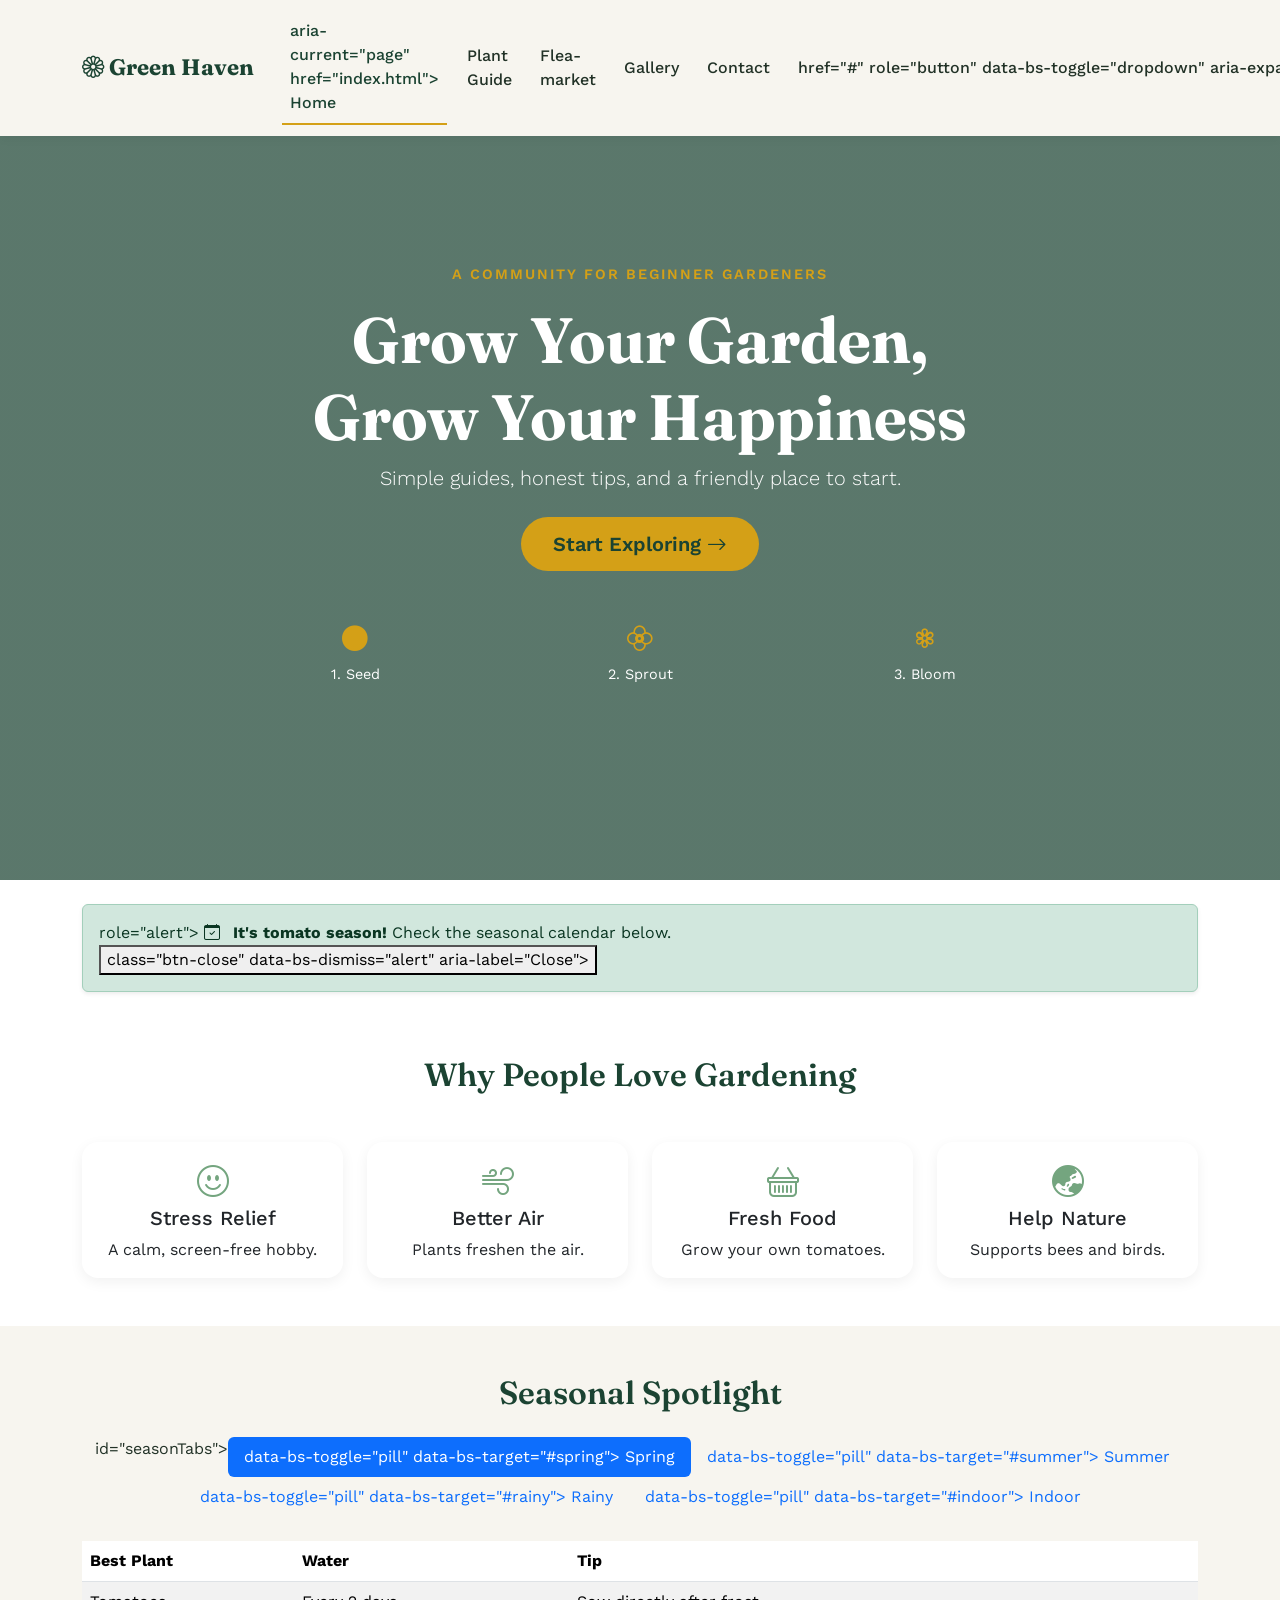
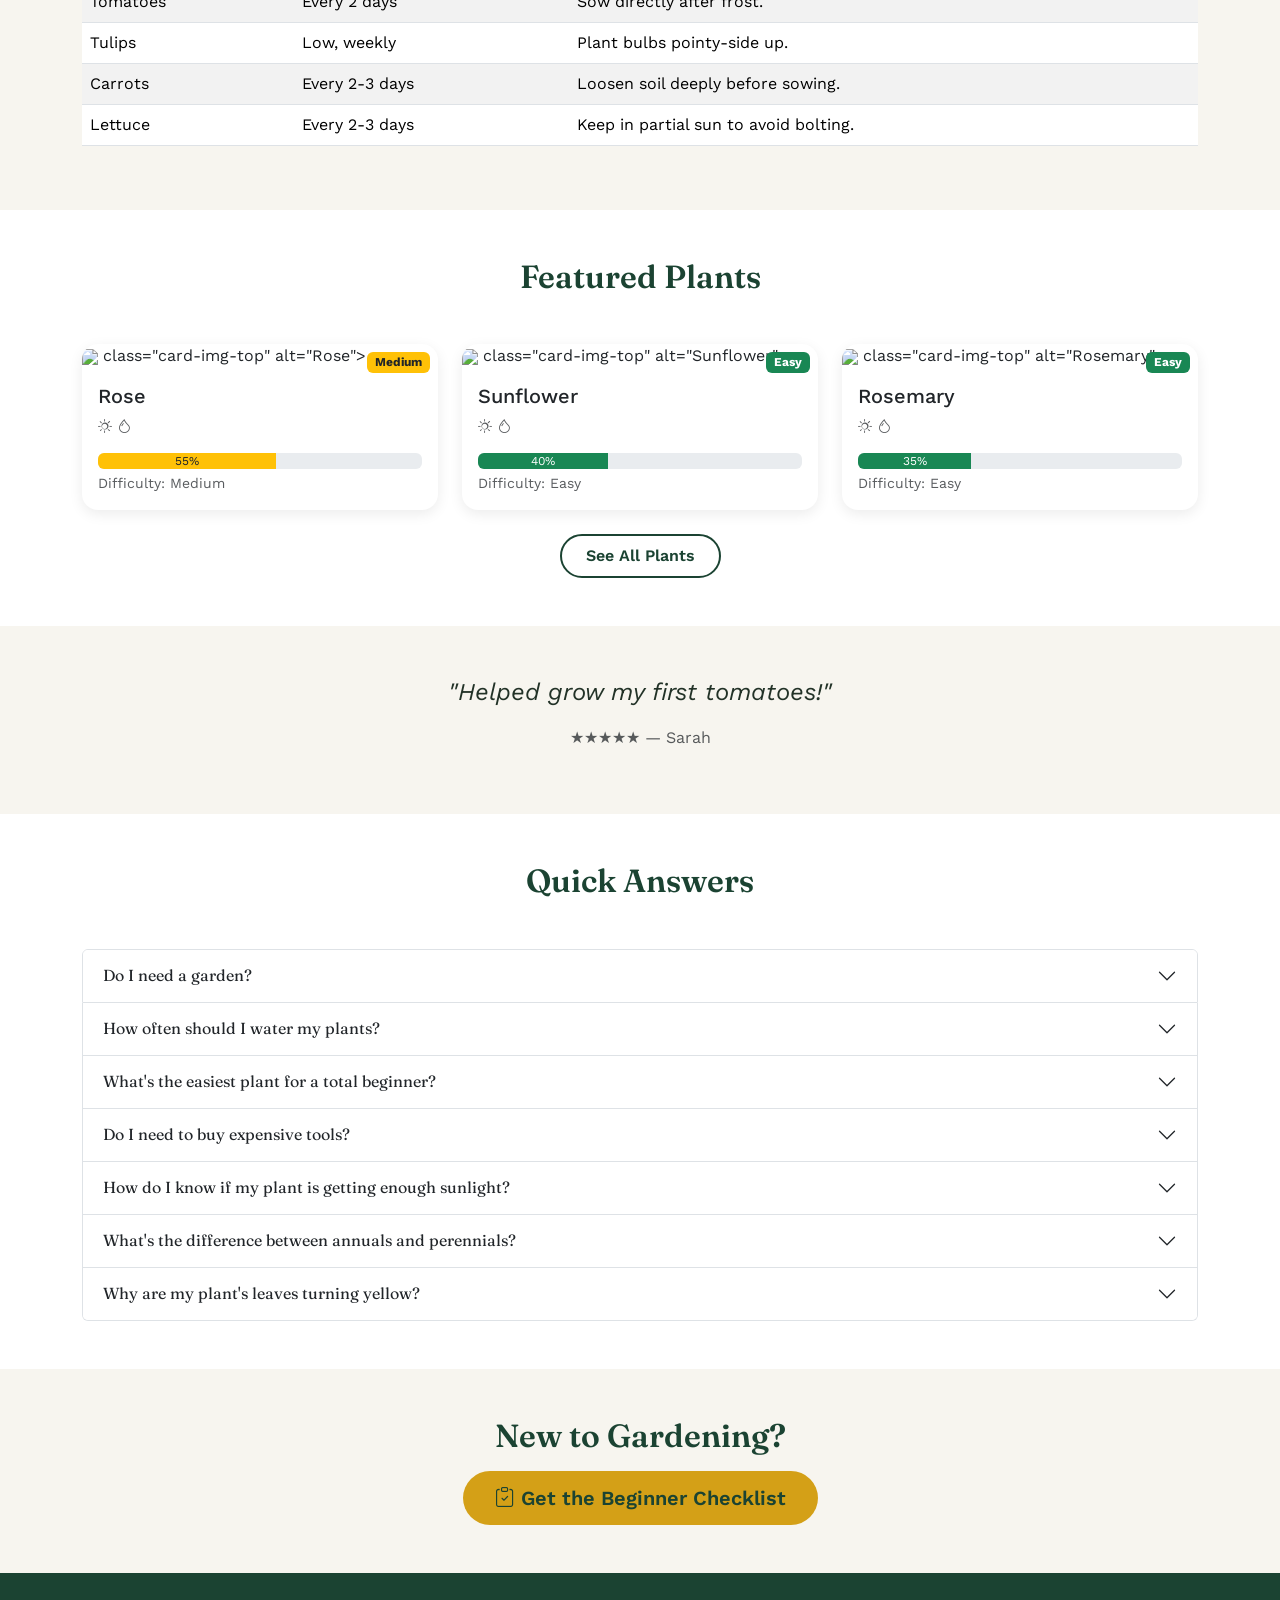
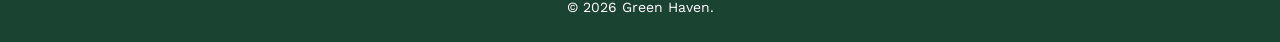
==== commit ebec9184: "Update print statement from 'Hello' to 'Goodbye'" ====
--- a/index.html
+++ b/index.html
@@ -1,1830 +1,2116 @@
-<!-- ========================================================= -->
-<!-- BASIC HTML SETUP                                          -->
-<!-- ========================================================= -->
-
+<!-- ======================================================================= -->
+<!-- SECTION 1: WEBPAGE SETUP & HEADERS                                      -->
+<!-- Instructions for the web browser before displaying any visual elements. -->
+<!-- ======================================================================= -->
+
+<!-- Tells the browser that this file is written in modern HTML5. -->
 <!DOCTYPE html>
-<!-- Tells the browser that this file uses modern HTML5. -->
-
+<!-- Starts the webpage and sets the language to English. -->
 <html lang="en">
-<!-- Starts the webpage.
-     lang="en" tells the browser that the webpage is written in English. -->
-
+
+<!-- Holds hidden setup information that controls how the webpage works. -->
 <head>
-<!-- The <head> contains information about the webpage that
-     usually does not directly appear on the page. -->
-
+
+  <!-- Helps the browser correctly display standard text, letters, and symbols. -->
   <meta charset="UTF-8" />
-  <!-- Allows the webpage to correctly display characters and symbols. -->
-
+
+  <!-- Makes sure the webpage resizes neatly on phones, tablets, and computers. -->
   <meta name="viewport" content="width=device-width, initial-scale=1.0" />
-  <!-- Makes the website adjust properly to different screen sizes,
-       such as phones, tablets and computers. -->
-
+
+  <!-- Sets the title text shown on the top browser tab. -->
   <title>Green Haven | Grow Your Garden, Grow Your Happiness</title>
-  <!-- This is the name shown on the browser tab. -->
-
-
-  <!-- ======================================================= -->
-  <!-- BOOTSTRAP                                                -->
-  <!-- ======================================================= -->
-
+
+  <!-- Downloads pre-made styling rules (Bootstrap) from the internet to make buttons and layouts look pretty. -->
   <link href="https://cdn.jsdelivr.net/npm/bootstrap@5.3.3/dist/css/bootstrap.min.css" rel="stylesheet">
-  <!-- Loads Bootstrap.
-       Bootstrap is a library that gives us ready-made styles
-       and components such as buttons, cards, grids, alerts and menus. -->
-
+
+  <!-- Downloads visual icons (like flowers, arrows, and stars) from the internet. -->
   <link rel="stylesheet" href="https://cdn.jsdelivr.net/npm/bootstrap-icons@1.11.3/font/bootstrap-icons.css">
-  <!-- Loads Bootstrap Icons.
-       This lets us use icons such as flowers, arrows and people. -->
-
-
-  <!-- ======================================================= -->
-  <!-- FONTS                                                     -->
-  <!-- ======================================================= -->
-
+
+  <!-- Pre-connects to Google's font server to help custom fonts load faster. -->
   <link rel="preconnect" href="https://fonts.googleapis.com">
-  <!-- Connects to Google's font server before loading the fonts.
-       This can help the fonts load faster. -->
-
+
+  <!-- Downloads custom text fonts (Fraunces and Work Sans) from Google Fonts. -->
   <link href="https://fonts.googleapis.com/css2?family=Fraunces:opsz,wght@9..144,400;9..144,600;9..144,700&family=Work+Sans:wght@400;500;600&display=swap" rel="stylesheet">
-  <!-- Loads two fonts from Google:
-       Fraunces and Work Sans.
-       These fonts are used to change how the text looks. -->
-
-
-  <!-- ======================================================= -->
-  <!-- OUR OWN CSS FILE                                         -->
-  <!-- ======================================================= -->
-
+
+  <!-- Connects our own custom design file (style.css) for colors and layout choices. -->
   <link rel="stylesheet" href="style.css">
-  <!-- Connects this HTML file to our own CSS file.
-       CSS controls things such as colours, sizes and positioning. -->
-
-
+
+  <!-- Creates a space where extra styling rules could be added directly if needed. -->
   <style>
-    /* Extra CSS could be written here.
-       This section is currently empty. */
+  <!-- Ends the extra styling section. -->
   </style>
 
+<!-- Ends the setup information section. -->
 </head>
-<!-- End of the webpage information section. -->
-
-
-<!-- ========================================================= -->
-<!-- START OF THE VISIBLE WEBPAGE                              -->
-<!-- ========================================================= -->
-
+
+
+<!-- ======================================================================= -->
+<!-- SECTION 2: TOP NAVIGATION BAR                                           -->
+<!-- The menu bar pinned to the top of the screen containing links and buttons.-->
+<!-- ======================================================================= -->
+
+<!-- Starts the body, which contains everything visitors can see on the screen. -->
 <body>
-<!-- Everything inside <body> is what the visitor can see
-     and interact with on the webpage. -->
-
-
-  <!-- ======================================================= -->
-  <!-- NAVIGATION BAR                                           -->
-  <!-- ======================================================= -->
-
+
+  <!-- Creates a navigation bar that stays fixed at the top of the screen when scrolling. -->
   <nav class="navbar navbar-expand-lg fixed-top navbar-custom">
-  <!-- Creates the navigation bar at the top of the webpage.
-
-       navbar = Bootstrap navigation bar
-       navbar-expand-lg = navigation changes layout on smaller screens
-       fixed-top = keeps the navigation at the top while scrolling
-       navbar-custom = our own CSS styling -->
-
+
+    <!-- Creates a centered box to prevent menu items from stretching too far out to the edges. -->
     <div class="container">
-    <!-- Creates a centered area that keeps the content
-         from becoming too wide. -->
-
+
+      <!-- Creates a clickable link for the website name/logo that returns to the home page. -->
       <a class="navbar-brand" href="index.html">
-      <!-- Creates the website logo/name.
-           Clicking it takes the user back to index.html. -->
-
+
+        <!-- Displays a flower icon next to the brand name. -->
         <i class="bi bi-flower1"></i>
-        <!-- Displays a flower icon from Bootstrap Icons. -->
-
+
+        <!-- The website name text. -->
         Green Haven
-        <!-- The name of our website. -->
-
+
+      <!-- Closes the logo link. -->
       </a>
 
-
-      <!-- =================================================== -->
-      <!-- MOBILE MENU BUTTON                                   -->
-      <!-- =================================================== -->
-
+      <!-- Creates a clickable button (hamburger icon) that appears on phone screens to open the menu. -->
       <button class="navbar-toggler" type="button"
+              <!-- Tells the browser this button opens and closes a collapsing section. -->
               data-bs-toggle="collapse"
+              <!-- Specifies that clicking this button toggles the section named "navMenu". -->
               data-bs-target="#navMenu">
-      <!-- This button appears on smaller screens.
-           When clicked, it opens or closes the navigation menu. -->
-
+
+        <!-- Shows the 3-line "hamburger" menu icon image inside the mobile button. -->
         <span class="navbar-toggler-icon"></span>
-        <!-- Displays the hamburger menu icon. -->
-
+
+      <!-- Closes the mobile menu button. -->
       </button>
 
-
+      <!-- Creates the collapsible container that hides menu options on smaller phone screens. -->
       <div class="collapse navbar-collapse" id="navMenu">
-      <!-- Contains the navigation links.
-           Bootstrap can hide/show this section on smaller screens. -->
-
+
+        <!-- Starts a list of navigation menu links aligned to the right side. -->
         <ul class="navbar-nav ms-auto align-items-lg-center">
-        <!-- Creates a list of navigation links.
-
-             navbar-nav = Bootstrap navigation styling
-             ms-auto = pushes the links toward the right
-             align-items-lg-center = vertically aligns the links -->
-
+
+          <!-- Starts the first item in the menu list. -->
           <li class="nav-item">
+            <!-- Creates the link for the Home page. -->
             <a class="nav-link active"
+               <!-- Tells screen readers for visually impaired users that this is the active page. -->
                aria-current="page"
+               <!-- The web address destination for this link. -->
                href="index.html">
+              <!-- Text displayed on screen for this menu link. -->
               Home
+            <!-- Closes the Home link. -->
             </a>
+          <!-- Closes the first menu list item. -->
           </li>
-          <!-- Home link.
-               active means this is the current page. -->
-
-
+
+          <!-- Starts the second item in the menu list. -->
           <li class="nav-item">
+            <!-- Creates a link leading to the Plant Guide page. -->
             <a class="nav-link" href="plantguide.html">
+              <!-- Text displayed on screen for this menu link. -->
               Plant Guide
+            <!-- Closes the Plant Guide link. -->
             </a>
+          <!-- Closes the second menu list item. -->
           </li>
-          <!-- Takes the visitor to the Plant Guide page. -->
-
-
+
+          <!-- Starts the third item in the menu list. -->
           <li class="nav-item">
+            <!-- Creates a link leading to the Flea Market page. -->
             <a class="nav-link" href="Flea-market.html">
+              <!-- Text displayed on screen for this menu link. -->
               Flea-market
+            <!-- Closes the Flea Market link. -->
             </a>
+          <!-- Closes the third menu list item. -->
           </li>
-          <!-- Takes the visitor to the Flea-market page. -->
-
-
+
+          <!-- Starts the fourth item in the menu list. -->
           <li class="nav-item">
+            <!-- Creates a link leading to the Gallery page. -->
             <a class="nav-link" href="gallery.html">
+              <!-- Text displayed on screen for this menu link. -->
               Gallery
+            <!-- Closes the Gallery link. -->
             </a>
+          <!-- Closes the fourth menu list item. -->
           </li>
-          <!-- Takes the visitor to the Gallery page. -->
-
-
+
+          <!-- Starts the fifth item in the menu list. -->
           <li class="nav-item">
+            <!-- Creates a link leading to the Contact page. -->
             <a class="nav-link" href="contact.html">
+              <!-- Text displayed on screen for this menu link. -->
               Contact
+            <!-- Closes the Contact link. -->
             </a>
+          <!-- Closes the fifth menu list item. -->
           </li>
-          <!-- Takes the visitor to the Contact page. -->
-
-
-          <!-- ================================================= -->
-          <!-- MORE DROPDOWN MENU                                 -->
-          <!-- ================================================= -->
-
+
+          <!-- Starts a menu item that opens a drop-down list of sub-items. -->
           <li class="nav-item dropdown">
-          <!-- Creates a navigation item containing a dropdown menu. -->
-
+
+            <!-- Creates a clickable link labeled "More" that opens the drop-down list. -->
             <a class="nav-link dropdown-toggle"
+               <!-- Placeholder link address so the page doesn't reload when clicked. -->
                href="#"
+               <!-- Tells accessibility tools that this acts like a button. -->
                role="button"
+               <!-- Tells the script to reveal the drop-down options when clicked. -->
                data-bs-toggle="dropdown"
+               <!-- Indicates to accessibility tools that the menu is currently closed. -->
                aria-expanded="false">
+              <!-- Text displayed on the screen for this drop-down button. -->
               More
+            <!-- Closes the "More" link button. -->
             </a>
-            <!-- Clicking "More" opens the dropdown menu. -->
-
+
+            <!-- Creates the drop-down menu list aligned to the right edge. -->
             <ul class="dropdown-menu dropdown-menu-end">
-            <!-- Contains the options inside the dropdown. -->
-
+
+              <!-- Starts a drop-down list item. -->
               <li>
+                <!-- Creates a link that jumps directly down to the seasonal calendar section on this page. -->
                 <a class="dropdown-item" href="#seasons">
+                  <!-- Text label inside the drop-down list. -->
                   Seasonal Calendar
+                <!-- Closes the dropdown link. -->
                 </a>
+              <!-- Closes the drop-down list item. -->
               </li>
-              <!-- Clicking this moves the user to the Seasonal Calendar. -->
-
+
+              <!-- Starts a drop-down list item. -->
               <li>
+                <!-- Creates a link that jumps directly down to the FAQ section on this page. -->
                 <a class="dropdown-item" href="#faq">
+                  <!-- Text label inside the drop-down list. -->
                   FAQ
+                <!-- Closes the dropdown link. -->
                 </a>
+              <!-- Closes the drop-down list item. -->
               </li>
-              <!-- Clicking this moves the user to the FAQ section. -->
-
+
+              <!-- Starts a drop-down list item. -->
               <li>
+                <!-- Displays a subtle horizontal line to separate options in the menu. -->
                 <hr class="dropdown-divider">
+              <!-- Closes the divider item. -->
               </li>
-              <!-- Creates a horizontal dividing line. -->
-
+
+              <!-- Starts a drop-down list item. -->
               <li>
+                <!-- Creates a link that jumps down to the beginner checklist section on this page. -->
                 <a class="dropdown-item" href="#checklist">
+                  <!-- Text label inside the drop-down list. -->
                   Beginner Checklist
+                <!-- Closes the dropdown link. -->
                 </a>
+              <!-- Closes the drop-down list item. -->
               </li>
-              <!-- Clicking this moves the user to the Beginner Checklist. -->
-
+
+            <!-- Closes the drop-down menu container. -->
             </ul>
+          <!-- Closes the drop-down wrapper menu item. -->
           </li>
 
-
-          <!-- ================================================= -->
-          <!-- LOGIN ICON                                         -->
-          <!-- ================================================= -->
-
+          <!-- Starts a menu item for logging in. -->
           <li class="nav-item">
 
+            <!-- Creates a clickable icon button leading to the login page. -->
             <a class="nav-login-icon"
                href="loginpage.html"
+               <!-- Label read aloud by screen reader tools for blind visitors. -->
                aria-label="Log in"
+               <!-- Hover text displayed when hovering a mouse over this icon. -->
                title="Log in">
-            <!-- Clicking the icon takes the user to the login page. -->
-
+
+              <!-- Displays a user profile icon inside the login button link. -->
               <i class="bi bi-person-circle"></i>
-              <!-- Displays a person icon from Bootstrap Icons. -->
-
+
+            <!-- Closes the login icon link. -->
             </a>
 
+          <!-- Closes the login menu item. -->
           </li>
 
+        <!-- Closes the main navigation link list. -->
         </ul>
-        <!-- End of navigation links. -->
-
+
+      <!-- Closes the collapsible mobile menu section. -->
       </div>
-      <!-- End of collapsible navigation menu. -->
-
+
+    <!-- Closes the centered navigation box container. -->
     </div>
-    <!-- End of navigation container. -->
-
+
+  <!-- Closes the top navigation bar. -->
   </nav>
-  <!-- End of navigation bar. -->
-
-
-  <!-- ======================================================= -->
-  <!-- HERO / WELCOME SECTION                                   -->
-  <!-- ======================================================= -->
-
+
+
+<!-- ======================================================================= -->
+<!-- SECTION 3: HERO / WELCOME BANNER                                        -->
+<!-- The large banner section at the very top of the webpage.                -->
+<!-- ======================================================================= -->
+
+  <!-- Creates a large banner section positioned at the top of the main body content. -->
   <header class="hero d-flex align-items-center">
-  <!-- Creates the large welcome section at the top.
-
-       hero = our own CSS styling
-       d-flex = Bootstrap Flexbox layout
-       align-items-center = vertically centers the content -->
-
+
+    <!-- Creates a centered box with white text centered horizontally. -->
     <div class="container text-center text-white">
-    <!-- Keeps the content centered and gives it a limited width.
-
-         text-center = centers the text
-         text-white = makes the text white -->
-
+
+      <!-- Creates a small introductory phrase above the main headline. -->
       <p class="eyebrow">
+        <!-- Introductory subtitle text. -->
         A community for beginner gardeners
+      <!-- Closes the introductory phrase paragraph. -->
       </p>
-      <!-- Small introduction text. -->
-
-
+
+      <!-- Creates the main primary title of the website in large bold text. -->
       <h1 class="display-3 fw-bold">
+        <!-- Main title phrase part 1. -->
         Grow Your Garden,<br>
+        <!-- Main title phrase part 2 (starts on a new line). -->
         Grow Your Happiness
+      <!-- Closes the main heading element. -->
       </h1>
-      <!-- Main heading of the website.
-
-           <br> means "break line",
-           so "Grow Your Happiness" appears on a new line.
-
-           display-3 = large Bootstrap heading
-           fw-bold = makes the text bold -->
-
-
+
+      <!-- Creates a short descriptive sentence under the main heading. -->
       <p class="lead mb-4">
+        <!-- Supporting summary text. -->
         Simple guides, honest tips, and a friendly place to start.
+      <!-- Closes the descriptive sentence paragraph. -->
       </p>
-      <!-- Short description below the main heading. -->
-
-
+
+      <!-- Creates a large styled button link that opens the Plant Guide page. -->
       <a href="plantguide.html" class="btn btn-lg btn-hero">
+        <!-- Text label inside the button. -->
         Start Exploring
+        <!-- Shows a right arrow icon inside the button. -->
         <i class="bi bi-arrow-right"></i>
+      <!-- Closes the button link element. -->
       </a>
-      <!-- Creates a button-looking link.
-
-           Clicking it opens the Plant Guide page.
-
-           btn = Bootstrap button style
-           btn-lg = makes the button larger
-           btn-hero = our own CSS styling
-
-           The arrow is a Bootstrap icon. -->
-
-
-      <!-- =================================================== -->
-      <!-- GROWING PROCESS                                      -->
-      <!-- =================================================== -->
-
+
+      <!-- Creates a horizontal row containing 3 plant growth stages. -->
       <div class="row justify-content-center mt-5 growth-row">
-      <!-- Creates a row containing the three stages of plant growth. -->
-
+
+        <!-- Creates a grid box for Stage 1. -->
         <div class="col-4 col-md-3">
-        <!-- Creates one column for the first stage. -->
-
+
+          <!-- Container box for the first growth step visual. -->
           <div class="growth-step">
+            <!-- Displays a solid circle icon representing a seed. -->
             <i class="bi bi-circle-fill stage-icon"></i>
+            <!-- Label for step 1. -->
             <span>1. Seed</span>
+          <!-- Closes the first growth step box. -->
           </div>
-          <!-- Shows the first stage: Seed. -->
-
-        </div>
-
-
+
+        <!-- Closes the grid box for Stage 1. -->
+        </div>
+
+        <!-- Creates a grid box for Stage 2. -->
         <div class="col-4 col-md-3">
-        <!-- Creates the second column. -->
-
+
+          <!-- Container box for the second growth step visual. -->
           <div class="growth-step">
+            <!-- Displays a flower icon representing a sprout. -->
             <i class="bi bi-flower2 stage-icon"></i>
+            <!-- Label for step 2. -->
             <span>2. Sprout</span>
+          <!-- Closes the second growth step box. -->
           </div>
-          <!-- Shows the second stage: Sprout. -->
-
-        </div>
-
-
+
+        <!-- Closes the grid box for Stage 2. -->
+        </div>
+
+        <!-- Creates a grid box for Stage 3. -->
         <div class="col-4 col-md-3">
-        <!-- Creates the third column. -->
-
+
+          <!-- Container box for the third growth step visual. -->
           <div class="growth-step">
+            <!-- Displays an open flower icon representing a blooming plant. -->
             <i class="bi bi-flower3 stage-icon"></i>
+            <!-- Label for step 3. -->
             <span>3. Bloom</span>
+          <!-- Closes the third growth step box. -->
           </div>
-          <!-- Shows the third stage: Bloom. -->
-
-        </div>
-
+
+        <!-- Closes the grid box for Stage 3. -->
+        </div>
+
+      <!-- Closes the growth stages row box. -->
       </div>
-      <!-- End of growth stages. -->
-
+
+    <!-- Closes the hero content container box. -->
     </div>
-    <!-- End of hero content. -->
-
+
+  <!-- Closes the main hero welcome banner. -->
   </header>
-  <!-- End of hero section. -->
-
-
-  <!-- ======================================================= -->
-  <!-- TOMATO SEASON ALERT                                      -->
-  <!-- ======================================================= -->
-
+
+
+<!-- ======================================================================= -->
+<!-- SECTION 4: SEASONAL NOTIFICATION ALERT BANNER                           -->
+<!-- A dismissible green banner alerting visitors to tomato season.          -->
+<!-- ======================================================================= -->
+
+  <!-- Creates a centered content container with top spacing. -->
   <div class="container mt-4">
-  <!-- Creates a centered container with some space above it. -->
-
+
+    <!-- Creates a bright green announcement banner box with rounded corners and shadow. -->
     <div class="alert alert-success alert-dismissible fade show shadow-sm"
+         <!-- Tells accessibility software that this is a pop-up alert message. -->
          role="alert">
-    <!-- Creates a green Bootstrap alert box. -->
-
+
+      <!-- Displays a calendar icon next to the alert message. -->
       <i class="bi bi-calendar-check me-2"></i>
-      <!-- Calendar icon. -->
-
+
+      <!-- Displays highlighted bold text inside the alert banner. -->
       <strong>It's tomato season!</strong>
-      <!-- Makes this text bold. -->
-
+
+      <!-- Displays additional guidance text. -->
       Check the seasonal calendar below.
-      <!-- Message shown to the user. -->
-
-
+
+      <!-- Creates an 'X' button in the top right corner allowing visitors to close this banner. -->
       <button type="button"
+              <!-- Styling class for standard alert dismiss buttons. -->
               class="btn-close"
+              <!-- Tells the browser that clicking this closes the alert banner box. -->
               data-bs-dismiss="alert"
+              <!-- Screen reader descriptor for visually impaired users. -->
               aria-label="Close">
+      <!-- Closes the dismiss button element. -->
       </button>
-      <!-- Creates an X button.
-           Clicking it closes the alert. -->
-
+
+    <!-- Closes the alert message banner. -->
     </div>
 
+  <!-- Closes the alert container box. -->
   </div>
-  <!-- End of alert section. -->
-
-
-  <!-- ======================================================= -->
-  <!-- BENEFITS OF GARDENING                                   -->
-  <!-- ======================================================= -->
-
+
+
+<!-- ======================================================================= -->
+<!-- SECTION 5: BENEFITS OF GARDENING                                        -->
+<!-- Highlights 4 main benefits of gardening using cards.                     -->
+<!-- ======================================================================= -->
+
+  <!-- Creates a dedicated content section explaining why gardening is beneficial. -->
   <section class="py-5 section-benefits">
-  <!-- Starts a new section explaining why gardening is useful. -->
-
+
+    <!-- Creates a centered container box. -->
     <div class="container">
-    <!-- Centers the content. -->
-
+
+      <!-- Creates a centered heading for this section. -->
       <h2 class="section-title text-center mb-5">
+        <!-- Title text string. -->
         Why People Love Gardening
+      <!-- Closes the section title. -->
       </h2>
-      <!-- Section heading. -->
-
-
+
+      <!-- Creates a grid that places cards 1 per row on phones and 4 per row on desktop displays. -->
       <div class="row row-cols-1 row-cols-md-4 g-4">
-      <!-- Creates a responsive grid.
-
-           On small screens = 1 card per row.
-           On medium/large screens = 4 cards per row.
-           g-4 = adds space between cards. -->
-
-
-        <!-- ================= CARD 1 ================= -->
-
+
+        <!-- Grid column for Benefit Card 1. -->
         <div class="col">
+          <!-- Creates a white card spanning equal height with centered text inside. -->
           <div class="card benefit-card h-100 text-center">
 
+            <!-- Creates the padded inner content area of the card. -->
             <div class="card-body">
-              <!-- The inside area of the card. -->
-
+
+              <!-- Displays a happy smiley face icon. -->
               <i class="bi bi-emoji-smile benefit-icon"></i>
-              <!-- Smiley face icon. -->
-
+
+              <!-- Card title heading. -->
               <h5 class="card-title">
+                <!-- Benefit title label. -->
                 Stress Relief
+              <!-- Closes the card title. -->
               </h5>
-              <!-- Card title. -->
-
+
+              <!-- Card description text. -->
               <p class="card-text">
+                <!-- Short detail text. -->
                 A calm, screen-free hobby.
+              <!-- Closes the card description text. -->
               </p>
-              <!-- Card description. -->
-
+
+            <!-- Closes card body area. -->
             </div>
 
+          <!-- Closes Card 1. -->
           </div>
-        </div>
-
-
-        <!-- ================= CARD 2 ================= -->
-
+        <!-- Closes grid column for Card 1. -->
+        </div>
+
+        <!-- Grid column for Benefit Card 2. -->
         <div class="col">
 
+          <!-- Creates a white card spanning equal height with centered text inside. -->
           <div class="card benefit-card h-100 text-center">
 
+            <!-- Creates the padded inner content area of the card. -->
             <div class="card-body">
 
+              <!-- Displays a wind/fresh air icon. -->
               <i class="bi bi-wind benefit-icon"></i>
-              <!-- Wind icon. -->
-
+
+              <!-- Card title heading. -->
               <h5 class="card-title">
+                <!-- Benefit title label. -->
                 Better Air
+              <!-- Closes the card title. -->
               </h5>
 
+              <!-- Card description text. -->
               <p class="card-text">
+                <!-- Short detail text. -->
                 Plants freshen the air.
+              <!-- Closes the card description text. -->
               </p>
 
+            <!-- Closes card body area. -->
             </div>
 
+          <!-- Closes Card 2. -->
           </div>
 
-        </div>
-
-
-        <!-- ================= CARD 3 ================= -->
-
+        <!-- Closes grid column for Card 2. -->
+        </div>
+
+        <!-- Grid column for Benefit Card 3. -->
         <div class="col">
 
+          <!-- Creates a white card spanning equal height with centered text inside. -->
           <div class="card benefit-card h-100 text-center">
 
+            <!-- Creates the padded inner content area of the card. -->
             <div class="card-body">
 
+              <!-- Displays a harvest basket icon. -->
               <i class="bi bi-basket benefit-icon"></i>
-              <!-- Basket icon. -->
-
+
+              <!-- Card title heading. -->
               <h5 class="card-title">
+                <!-- Benefit title label. -->
                 Fresh Food
+              <!-- Closes the card title. -->
               </h5>
 
+              <!-- Card description text. -->
               <p class="card-text">
+                <!-- Short detail text. -->
                 Grow your own tomatoes.
+              <!-- Closes the card description text. -->
               </p>
 
+            <!-- Closes card body area. -->
             </div>
 
+          <!-- Closes Card 3. -->
           </div>
 
-        </div>
-
-
-        <!-- ================= CARD 4 ================= -->
-
+        <!-- Closes grid column for Card 3. -->
+        </div>
+
+        <!-- Grid column for Benefit Card 4. -->
         <div class="col">
 
+          <!-- Creates a white card spanning equal height with centered text inside. -->
           <div class="card benefit-card h-100 text-center">
 
+            <!-- Creates the padded inner content area of the card. -->
             <div class="card-body">
 
+              <!-- Displays a globe/nature icon. -->
               <i class="bi bi-globe-asia-australia benefit-icon"></i>
-              <!-- Globe icon. -->
-
+
+              <!-- Card title heading. -->
               <h5 class="card-title">
+                <!-- Benefit title label. -->
                 Help Nature
+              <!-- Closes the card title. -->
               </h5>
 
+              <!-- Card description text. -->
               <p class="card-text">
+                <!-- Short detail text. -->
                 Supports bees and birds.
+              <!-- Closes the card description text. -->
               </p>
 
+            <!-- Closes card body area. -->
             </div>
 
+          <!-- Closes Card 4. -->
           </div>
 
-        </div>
-
+        <!-- Closes grid column for Card 4. -->
+        </div>
+
+      <!-- Closes the card grid container row. -->
       </div>
-      <!-- End of four benefit cards. -->
-
+
+    <!-- Closes centered container box. -->
     </div>
 
+  <!-- Closes the benefits section. -->
   </section>
-  <!-- End of gardening benefits section. -->
-
-
-  <!-- ======================================================= -->
-  <!-- SEASONAL SPOTLIGHT                                      -->
-  <!-- ======================================================= -->
-
+
+
+<!-- ======================================================================= -->
+<!-- SECTION 6: SEASONAL SPOTLIGHT (TABBED TABLES)                           -->
+<!-- Switchable tabs showing plant advice for Spring, Summer, Rainy, & Indoor-->
+<!-- ======================================================================= -->
+
+  <!-- Creates a section with a light green background and anchor target named 'seasons'. -->
   <section class="py-5 bg-light-green" id="seasons">
-  <!-- Section containing gardening information based on seasons.
-
-       id="seasons" gives this section a name.
-       Links such as href="#seasons" can jump here. -->
-
+
+    <!-- Container wrapper. -->
     <div class="container">
 
+      <!-- Section title heading. -->
       <h2 class="section-title text-center mb-4">
+        <!-- Section title text label. -->
         Seasonal Spotlight
+      <!-- Closes section title heading. -->
       </h2>
 
-
-      <!-- =================================================== -->
-      <!-- SEASON BUTTONS                                       -->
-      <!-- =================================================== -->
-
+      <!-- Creates a row of centered tab buttons shaped like pills for selecting seasons. -->
       <ul class="nav nav-pills justify-content-center mb-4"
+          <!-- Element identification name. -->
           id="seasonTabs">
-      <!-- Creates the four clickable season buttons. -->
-
+
+        <!-- List item for the Spring tab button. -->
         <li class="nav-item">
+          <!-- Button that opens the Spring tab view (selected by default). -->
           <button class="nav-link active"
+                  <!-- Instructs the browser to handle this as a tab button. -->
                   data-bs-toggle="pill"
+                  <!-- Tells the button to reveal the panel named 'spring'. -->
                   data-bs-target="#spring">
+            <!-- Label shown on the button. -->
             Spring
+          <!-- Closes button element. -->
           </button>
+        <!-- Closes Spring tab list item. -->
         </li>
-        <!-- Clicking Spring displays the Spring information. -->
-
-
+
+        <!-- List item for the Summer tab button. -->
         <li class="nav-item">
+          <!-- Button that opens the Summer tab view. -->
           <button class="nav-link"
+                  <!-- Instructs the browser to handle this as a tab button. -->
                   data-bs-toggle="pill"
+                  <!-- Tells the button to reveal the panel named 'summer'. -->
                   data-bs-target="#summer">
+            <!-- Label shown on the button. -->
             Summer
+          <!-- Closes button element. -->
           </button>
+        <!-- Closes Summer tab list item. -->
         </li>
-        <!-- Clicking Summer displays Summer information. -->
-
-
+
+        <!-- List item for the Rainy tab button. -->
         <li class="nav-item">
+          <!-- Button that opens the Rainy tab view. -->
           <button class="nav-link"
+                  <!-- Instructs the browser to handle this as a tab button. -->
                   data-bs-toggle="pill"
+                  <!-- Tells the button to reveal the panel named 'rainy'. -->
                   data-bs-target="#rainy">
+            <!-- Label shown on the button. -->
             Rainy
+          <!-- Closes button element. -->
           </button>
+        <!-- Closes Rainy tab list item. -->
         </li>
-        <!-- Clicking Rainy displays Rainy information. -->
-
-
+
+        <!-- List item for the Indoor tab button. -->
         <li class="nav-item">
+          <!-- Button that opens the Indoor tab view. -->
           <button class="nav-link"
+                  <!-- Instructs the browser to handle this as a tab button. -->
                   data-bs-toggle="pill"
+                  <!-- Tells the button to reveal the panel named 'indoor'. -->
                   data-bs-target="#indoor">
+            <!-- Label shown on the button. -->
             Indoor
+          <!-- Closes button element. -->
           </button>
+        <!-- Closes Indoor tab list item. -->
         </li>
-        <!-- Clicking Indoor displays Indoor information. -->
-
+
+      <!-- Closes season selection tab buttons list. -->
       </ul>
 
-
+      <!-- Container holding all tab content tables. -->
       <div class="tab-content">
-      <!-- Holds the information for each season. -->
-
-
-        <!-- ================= SPRING ================= -->
-
+
+        <!-- Spring tab panel container (visible by default). -->
         <div class="tab-pane fade show active" id="spring">
-        <!-- This is the Spring tab.
-             It is shown first because it has "active". -->
-
+
+          <!-- Creates a white data table with zebra-striped alternating rows. -->
           <table class="table table-striped align-middle bg-white">
-          <!-- Creates a Bootstrap table. -->
-
+
+            <!-- Defines the top header row block of the table. -->
             <thead>
-            <!-- Contains the table headings. -->
-
+
+              <!-- Table header row. -->
               <tr>
+                <!-- Column header title 1. -->
                 <th>Best Plant</th>
+                <!-- Column header title 2. -->
                 <th>Water</th>
+                <!-- Column header title 3. -->
                 <th>Tip</th>
+              <!-- Closes header row. -->
               </tr>
 
+            <!-- Closes table head block. -->
             </thead>
 
-
+            <!-- Table content body block. -->
             <tbody>
-            <!-- Contains the actual table information. -->
-
+
+              <!-- Spring Row 1. -->
               <tr>
+                <!-- Cell value for plant name. -->
                 <td>Tomatoes</td>
+                <!-- Cell value for water frequency. -->
                 <td>Every 2 days</td>
+                <!-- Cell value for plant tip. -->
                 <td>Sow directly after frost.</td>
+              <!-- Closes Spring Row 1. -->
               </tr>
 
+              <!-- Spring Row 2. -->
               <tr>
+                <!-- Cell value for plant name. -->
                 <td>Tulips</td>
+                <!-- Cell value for water frequency. -->
                 <td>Low, weekly</td>
+                <!-- Cell value for plant tip. -->
                 <td>Plant bulbs pointy-side up.</td>
+              <!-- Closes Spring Row 2. -->
               </tr>
 
+              <!-- Spring Row 3. -->
               <tr>
+                <!-- Cell value for plant name. -->
                 <td>Carrots</td>
+                <!-- Cell value for water frequency. -->
                 <td>Every 2-3 days</td>
+                <!-- Cell value for plant tip. -->
                 <td>Loosen soil deeply before sowing.</td>
+              <!-- Closes Spring Row 3. -->
               </tr>
 
+              <!-- Spring Row 4. -->
               <tr>
+                <!-- Cell value for plant name. -->
                 <td>Lettuce</td>
+                <!-- Cell value for water frequency. -->
                 <td>Every 2-3 days</td>
+                <!-- Cell value for plant tip. -->
                 <td>Keep in partial sun to avoid bolting.</td>
+              <!-- Closes Spring Row 4. -->
               </tr>
 
+            <!-- Closes Spring table body. -->
             </tbody>
 
+          <!-- Closes Spring table. -->
           </table>
 
-        </div>
-
-
-        <!-- ================= SUMMER ================= -->
-
+        <!-- Closes Spring tab panel. -->
+        </div>
+
+        <!-- Summer tab panel container (hidden until clicked). -->
         <div class="tab-pane fade" id="summer">
 
+          <!-- Creates a white data table with zebra-striped alternating rows. -->
           <table class="table table-striped align-middle bg-white">
 
+            <!-- Defines the top header row block of the table. -->
             <thead>
+              <!-- Table header row. -->
               <tr>
+                <!-- Column header title 1. -->
                 <th>Best Plant</th>
+                <!-- Column header title 2. -->
                 <th>Water</th>
+                <!-- Column header title 3. -->
                 <th>Tip</th>
+              <!-- Closes header row. -->
               </tr>
+            <!-- Closes table head block. -->
             </thead>
 
+            <!-- Table content body block. -->
             <tbody>
 
+              <!-- Summer Row 1. -->
               <tr>
+                <!-- Cell value for plant name. -->
                 <td>Sunflowers</td>
+                <!-- Cell value for water frequency. -->
                 <td>Daily</td>
+                <!-- Cell value for plant tip. -->
                 <td>Give full sun all day.</td>
+              <!-- Closes Summer Row 1. -->
               </tr>
 
+              <!-- Summer Row 2. -->
               <tr>
+                <!-- Cell value for plant name. -->
                 <td>Marigolds</td>
+                <!-- Cell value for water frequency. -->
                 <td>Low, weekly</td>
+                <!-- Cell value for plant tip. -->
                 <td>Deadhead to keep blooms coming.</td>
+              <!-- Closes Summer Row 2. -->
               </tr>
 
+              <!-- Summer Row 3. -->
               <tr>
+                <!-- Cell value for plant name. -->
                 <td>Basil</td>
+                <!-- Cell value for water frequency. -->
                 <td>Every 2-3 days</td>
+                <!-- Cell value for plant tip. -->
                 <td>Pinch off flowers to keep leaves tender.</td>
+              <!-- Closes Summer Row 3. -->
               </tr>
 
+              <!-- Summer Row 4. -->
               <tr>
+                <!-- Cell value for plant name. -->
                 <td>Roses</td>
+                <!-- Cell value for water frequency. -->
                 <td>Weekly, deep soak</td>
+                <!-- Cell value for plant tip. -->
                 <td>Water at the base to prevent leaf spot.</td>
+              <!-- Closes Summer Row 4. -->
               </tr>
 
+            <!-- Closes Summer table body. -->
             </tbody>
 
+          <!-- Closes Summer table. -->
           </table>
 
-        </div>
-
-
-        <!-- ================= RAINY ================= -->
-
+        <!-- Closes Summer tab panel. -->
+        </div>
+
+        <!-- Rainy tab panel container (hidden until clicked). -->
         <div class="tab-pane fade" id="rainy">
 
+          <!-- Creates a white data table with zebra-striped alternating rows. -->
           <table class="table table-striped align-middle bg-white">
 
+            <!-- Defines the top header row block of the table. -->
             <thead>
+              <!-- Table header row. -->
               <tr>
+                <!-- Column header title 1. -->
                 <th>Best Plant</th>
+                <!-- Column header title 2. -->
                 <th>Water</th>
+                <!-- Column header title 3. -->
                 <th>Tip</th>
+              <!-- Closes header row. -->
               </tr>
+            <!-- Closes table head block. -->
             </thead>
 
+            <!-- Table content body block. -->
             <tbody>
 
+              <!-- Rainy Row 1. -->
               <tr>
+                <!-- Cell value for plant name. -->
                 <td>Herbs</td>
+                <!-- Cell value for water frequency. -->
                 <td>When dry</td>
+                <!-- Cell value for plant tip. -->
                 <td>Watch out for root rot.</td>
+              <!-- Closes Rainy Row 1. -->
               </tr>
 
+              <!-- Rainy Row 2. -->
               <tr>
+                <!-- Cell value for plant name. -->
                 <td>Mint</td>
+                <!-- Cell value for water frequency. -->
                 <td>Daily</td>
+                <!-- Cell value for plant tip. -->
                 <td>Grow in a pot so it can't spread out of control.</td>
+              <!-- Closes Rainy Row 2. -->
               </tr>
 
+              <!-- Rainy Row 3. -->
               <tr>
+                <!-- Cell value for plant name. -->
                 <td>Rosemary</td>
+                <!-- Cell value for water frequency. -->
                 <td>Low, when dry</td>
+                <!-- Cell value for plant tip. -->
                 <td>Ensure sharp drainage during wet spells.</td>
+              <!-- Closes Rainy Row 3. -->
               </tr>
 
+            <!-- Closes Rainy table body. -->
             </tbody>
 
+          <!-- Closes Rainy table. -->
           </table>
 
-        </div>
-
-
-        <!-- ================= INDOOR ================= -->
-
+        <!-- Closes Rainy tab panel. -->
+        </div>
+
+        <!-- Indoor tab panel container (hidden until clicked). -->
         <div class="tab-pane fade" id="indoor">
 
+          <!-- Creates a white data table with zebra-striped alternating rows. -->
           <table class="table table-striped align-middle bg-white">
 
+            <!-- Defines the top header row block of the table. -->
             <thead>
+              <!-- Table header row. -->
               <tr>
+                <!-- Column header title 1. -->
                 <th>Best Plant</th>
+                <!-- Column header title 2. -->
                 <th>Water</th>
+                <!-- Column header title 3. -->
                 <th>Tip</th>
+              <!-- Closes header row. -->
               </tr>
+            <!-- Closes table head block. -->
             </thead>
 
+            <!-- Table content body block. -->
             <tbody>
 
+              <!-- Indoor Row 1. -->
               <tr>
+                <!-- Cell value for plant name. -->
                 <td>Succulents</td>
+                <!-- Cell value for water frequency. -->
                 <td>1-2 weeks</td>
+                <!-- Cell value for plant tip. -->
                 <td>Bright indirect light.</td>
+              <!-- Closes Indoor Row 1. -->
               </tr>
 
+              <!-- Indoor Row 2. -->
               <tr>
+                <!-- Cell value for plant name. -->
                 <td>Snake Plant</td>
+                <!-- Cell value for water frequency. -->
                 <td>Every 2-3 weeks</td>
+                <!-- Cell value for plant tip. -->
                 <td>Tolerates low light and neglect well.</td>
+              <!-- Closes Indoor Row 2. -->
               </tr>
 
+              <!-- Indoor Row 3. -->
               <tr>
+                <!-- Cell value for plant name. -->
                 <td>Pothos</td>
+                <!-- Cell value for water frequency. -->
                 <td>Weekly</td>
+                <!-- Cell value for plant tip. -->
                 <td>Let soil dry between waterings.</td>
+              <!-- Closes Indoor Row 3. -->
               </tr>
 
+              <!-- Indoor Row 4. -->
               <tr>
+                <!-- Cell value for plant name. -->
                 <td>Peace Lily</td>
+                <!-- Cell value for water frequency. -->
                 <td>Weekly</td>
+                <!-- Cell value for plant tip. -->
                 <td>Drooping leaves are a sign it needs water.</td>
+              <!-- Closes Indoor Row 4. -->
               </tr>
 
+            <!-- Closes Indoor table body. -->
             </tbody>
 
+          <!-- Closes Indoor table. -->
           </table>
 
-        </div>
-
+        <!-- Closes Indoor tab panel. -->
+        </div>
+
+      <!-- Closes tab content container. -->
       </div>
-      <!-- End of seasonal tabs. -->
-
+
+    <!-- Closes container box. -->
     </div>
 
+  <!-- Closes Seasonal Spotlight section. -->
   </section>
-  <!-- End of Seasonal Spotlight. -->
-
-
-  <!-- ======================================================= -->
-  <!-- FEATURED PLANTS                                          -->
-  <!-- ======================================================= -->
-
+
+
+<!-- ======================================================================= -->
+<!-- SECTION 7: FEATURED PLANTS SHOWCASE                                     -->
+<!-- Cards presenting specific plants with care difficulty meters.            -->
+<!-- ======================================================================= -->
+
+  <!-- Creates a section showcasing featured plant cards. -->
   <section class="py-5">
 
+    <!-- Container wrapper box. -->
     <div class="container">
 
+      <!-- Centered section title. -->
       <h2 class="section-title text-center mb-5">
+        <!-- Title text. -->
         Featured Plants
+      <!-- Closes section title. -->
       </h2>
 
-
+      <!-- Responsive grid displaying 1 column on phones, 2 on small screens, and 3 on computers. -->
       <div class="row row-cols-1 row-cols-sm-2 row-cols-md-3 g-4">
-      <!-- Creates a responsive grid for the plant cards.
-
-           Small screens = 1 card
-           Medium screens = 2 cards
-           Larger screens = 3 cards -->
-
-
-        <!-- ================= ROSE CARD ================= -->
-
+
+        <!-- Column box for Plant 1 (Rose). -->
         <div class="col">
 
+          <!-- Card frame spanning full height. -->
           <div class="card plant-card h-100">
 
+            <!-- Container that lets us position the difficulty tag over the image. -->
             <div class="position-relative">
 
+              <!-- Displays the image for the Rose plant. -->
               <img
                 src="https://cdn.pixabay.com/photo/2023/09/28/08/40/rose-8280989_640.jpg"
+                <!-- Fits image neatly onto the top of the card. -->
                 class="card-img-top"
+                <!-- Text description read aloud if the image fails to load. -->
                 alt="Rose">
-              <!-- Displays the Rose picture.
-
-                   alt="Rose" describes the image if
-                   the image cannot be displayed. -->
-
-
+
+              <!-- Displays a yellow badge tag reading "Medium" in the top-right corner of the image. -->
               <span class="badge bg-warning text-dark position-absolute top-0 end-0 m-2">
+                <!-- Difficulty tag text. -->
                 Medium
+              <!-- Closes badge tag. -->
               </span>
-              <!-- Shows a yellow "Medium" difficulty label. -->
-
+
+            <!-- Closes relative image box. -->
             </div>
 
-
+            <!-- Card text area box. -->
             <div class="card-body">
 
+              <!-- Title for Plant Card 1. -->
               <h5 class="card-title">
+                <!-- Plant name label. -->
                 Rose
+              <!-- Closes card title. -->
               </h5>
 
+              <!-- Muted text paragraph displaying plant care icon shortcuts. -->
               <p class="card-text small text-muted">
+                <!-- Sun icon with hover label reading "Full sun". -->
                 <i class="bi bi-sun" title="Full sun"></i>
+                <!-- Droplet icon with hover label reading "Weekly". -->
                 <i class="bi bi-droplet" title="Weekly"></i>
+              <!-- Closes icons paragraph. -->
               </p>
-              <!-- Shows icons telling the user about sunlight
-                   and watering requirements. -->
-
-
+
+              <!-- Creates a progress bar container track. -->
               <div class="progress">
 
+                <!-- Fills the progress bar to 55% with a yellow difficulty indicator color. -->
                 <div class="progress-bar bg-warning text-dark"
                      role="progressbar"
                      style="width: 55%"
                      aria-valuenow="55"
                      aria-valuemin="0"
                      aria-valuemax="100">
+                  <!-- Text label inside the progress bar fill. -->
                   55%
+                <!-- Closes progress bar fill element. -->
                 </div>
 
+              <!-- Closes progress bar track. -->
               </div>
-              <!-- Creates a progress bar showing 55% difficulty. -->
-
-
+
+              <!-- Difficulty label text rendered below progress bar. -->
               <p class="small text-muted mb-0 mt-1">
                 Difficulty: Medium
+              <!-- Closes difficulty label text paragraph. -->
               </p>
 
+            <!-- Closes card body area. -->
             </div>
 
+          <!-- Closes Rose plant card. -->
           </div>
 
-        </div>
-
-
-        <!-- ================= SUNFLOWER CARD ================= -->
-
+        <!-- Closes column for Rose plant card. -->
+        </div>
+
+        <!-- Column box for Plant 2 (Sunflower). -->
         <div class="col">
 
+          <!-- Card frame spanning full height. -->
           <div class="card plant-card h-100">
 
+            <!-- Container that lets us position the difficulty tag over the image. -->
             <div class="position-relative">
 
+              <!-- Displays the image for the Sunflower plant. -->
               <img
                 src="https://cdn.pixabay.com/photo/2024/08/25/02/16/sunflower-8995443_640.jpg"
+                <!-- Fits image neatly onto the top of the card. -->
                 class="card-img-top"
+                <!-- Text description read aloud if the image fails to load. -->
                 alt="Sunflower">
 
+              <!-- Displays a green badge tag reading "Easy" in the top-right corner of the image. -->
               <span class="badge bg-success position-absolute top-0 end-0 m-2">
+                <!-- Difficulty tag text. -->
                 Easy
+              <!-- Closes badge tag. -->
               </span>
-              <!-- Green badge showing that the plant is easy. -->
-
+
+            <!-- Closes relative image box. -->
             </div>
 
-
+            <!-- Card text area box. -->
             <div class="card-body">
 
+              <!-- Title for Plant Card 2. -->
               <h5 class="card-title">
+                <!-- Plant name label. -->
                 Sunflower
+              <!-- Closes card title. -->
               </h5>
 
+              <!-- Muted text paragraph displaying plant care icon shortcuts. -->
               <p class="card-text small text-muted">
+                <!-- Sun icon with hover label reading "Full sun". -->
                 <i class="bi bi-sun" title="Full sun"></i>
+                <!-- Droplet icon with hover label reading "Twice weekly". -->
                 <i class="bi bi-droplet" title="Twice weekly"></i>
+              <!-- Closes icons paragraph. -->
               </p>
 
-
+              <!-- Creates a progress bar container track. -->
               <div class="progress">
 
+                <!-- Fills the progress bar to 40% with a green difficulty indicator color. -->
                 <div class="progress-bar bg-success"
                      role="progressbar"
                      style="width: 40%"
                      aria-valuenow="40"
                      aria-valuemin="0"
                      aria-valuemax="100">
+                  <!-- Text label inside the progress bar fill. -->
                   40%
+                <!-- Closes progress bar fill element. -->
                 </div>
 
+              <!-- Closes progress bar track. -->
               </div>
 
+              <!-- Difficulty label text rendered below progress bar. -->
               <p class="small text-muted mb-0 mt-1">
                 Difficulty: Easy
+              <!-- Closes difficulty label text paragraph. -->
               </p>
 
+            <!-- Closes card body area. -->
             </div>
 
+          <!-- Closes Sunflower plant card. -->
           </div>
 
-        </div>
-
-
-        <!-- ================= ROSEMARY CARD ================= -->
-
+        <!-- Closes column for Sunflower plant card. -->
+        </div>
+
+        <!-- Column box for Plant 3 (Rosemary). -->
         <div class="col">
 
+          <!-- Card frame spanning full height. -->
           <div class="card plant-card h-100">
 
+            <!-- Container that lets us position the difficulty tag over the image. -->
             <div class="position-relative">
 
+              <!-- Displays the image for the Rosemary plant. -->
               <img
                 src="https://cdn.pixabay.com/photo/2016/08/10/13/55/rosemary-1583261_640.jpg"
+                <!-- Fits image neatly onto the top of the card. -->
                 class="card-img-top"
+                <!-- Text description read aloud if the image fails to load. -->
                 alt="Rosemary">
 
+              <!-- Displays a green badge tag reading "Easy" in the top-right corner of the image. -->
               <span class="badge bg-success position-absolute top-0 end-0 m-2">
+                <!-- Difficulty tag text. -->
                 Easy
+              <!-- Closes badge tag. -->
               </span>
 
+            <!-- Closes relative image box. -->
             </div>
 
-
+            <!-- Card text area box. -->
             <div class="card-body">
 
+              <!-- Title for Plant Card 3. -->
               <h5 class="card-title">
+                <!-- Plant name label. -->
                 Rosemary
+              <!-- Closes card title. -->
               </h5>
 
+              <!-- Muted text paragraph displaying plant care icon shortcuts. -->
               <p class="card-text small text-muted">
+                <!-- Sun icon with hover label reading "Full sun". -->
                 <i class="bi bi-sun" title="Full sun"></i>
+                <!-- Droplet icon with hover label reading "Sparingly". -->
                 <i class="bi bi-droplet" title="Sparingly"></i>
+              <!-- Closes icons paragraph. -->
               </p>
 
-
+              <!-- Creates a progress bar container track. -->
               <div class="progress">
 
+                <!-- Fills the progress bar to 35% with a green difficulty indicator color. -->
                 <div class="progress-bar bg-success"
                      role="progressbar"
                      style="width: 35%"
                      aria-valuenow="35"
                      aria-valuemin="0"
                      aria-valuemax="100">
+                  <!-- Text label inside the progress bar fill. -->
                   35%
+                <!-- Closes progress bar fill element. -->
                 </div>
 
+              <!-- Closes progress bar track. -->
               </div>
 
+              <!-- Difficulty label text rendered below progress bar. -->
               <p class="small text-muted mb-0 mt-1">
                 Difficulty: Easy
+              <!-- Closes difficulty label text paragraph. -->
               </p>
 
+            <!-- Closes card body area. -->
             </div>
 
+          <!-- Closes Rosemary plant card. -->
           </div>
 
-        </div>
-
+        <!-- Closes column for Rosemary plant card. -->
+        </div>
+
+      <!-- Closes plant grid row container. -->
       </div>
-      <!-- End of plant cards. -->
-
-
+
+      <!-- Container centered box holding the call-to-action button. -->
       <div class="text-center mt-4">
 
+        <!-- Button link leading to the main Plant Guide page. -->
         <a href="plantguide.html" class="btn btn-outline-forest">
+          <!-- Button label text display. -->
           See All Plants
+        <!-- Closes button link. -->
         </a>
 
+      <!-- Closes text center box. -->
       </div>
-      <!-- Button that takes the user to the complete Plant Guide. -->
-
+
+    <!-- Closes main container box. -->
     </div>
 
+  <!-- Closes Featured Plants section. -->
   </section>
-  <!-- End of Featured Plants section. -->
-
-
-  <!-- ======================================================= -->
-  <!-- TESTIMONIAL CAROUSEL                                    -->
-  <!-- ======================================================= -->
-
+
+
+<!-- ======================================================================= -->
+<!-- SECTION 8: TESTIMONIAL CAROUSEL SLIDER                                  -->
+<!-- Automatically rotating user reviews slide box.                          -->
+<!-- ======================================================================= -->
+
+  <!-- Creates a section with light green background for review quotes. -->
   <section class="py-5 bg-light-green">
 
+    <!-- Centered container wrapper. -->
     <div class="container">
 
+      <!-- Creates a slide show component (carousel) that automatically rotates content. -->
       <div id="testimonialCarousel"
            class="carousel slide"
            data-bs-ride="carousel">
-      <!-- Creates a Bootstrap carousel.
-           A carousel is a section that can show different pieces
-           of content one after another. -->
-
-
+
+        <!-- Inner box wrapping all slide panels with centered text alignment. -->
         <div class="carousel-inner text-center">
-        <!-- Contains all of the slides. -->
-
-
+
+          <!-- First review slide (active and visible first). -->
           <div class="carousel-item active">
+            <!-- Large italicized quote text. -->
             <p class="fs-4 fst-italic">
               "Helped grow my first tomatoes!"
+            <!-- Closes quote paragraph. -->
             </p>
 
+            <!-- Muted reviewer name and star rating. -->
             <p class="text-muted">
               ★★★★★ — Sarah
+            <!-- Closes reviewer signature paragraph. -->
             </p>
+          <!-- Closes first testimonial slide panel. -->
           </div>
-          <!-- First testimonial. -->
-
-
+
+          <!-- Second review slide panel. -->
           <div class="carousel-item">
 
+            <!-- Large italicized quote text. -->
             <p class="fs-4 fst-italic">
               "Gardening guide made for beginners."
+            <!-- Closes quote paragraph. -->
             </p>
 
+            <!-- Muted reviewer name and star rating. -->
             <p class="text-muted">
               ★★★★★ — Marcus
+            <!-- Closes reviewer signature paragraph. -->
             </p>
 
+          <!-- Closes second testimonial slide panel. -->
           </div>
-          <!-- Second testimonial. -->
-
-        </div>
-
+
+        <!-- Closes inner carousel container box. -->
+        </div>
+
+      <!-- Closes interactive carousel slider component. -->
       </div>
 
+    <!-- Closes container wrapper. -->
     </div>
 
+  <!-- Closes Testimonial section. -->
   </section>
-  <!-- End of testimonial section. -->
-
-
-  <!-- ======================================================= -->
-  <!-- FAQ SECTION                                             -->
-  <!-- ======================================================= -->
-
+
+
+<!-- ======================================================================= -->
+<!-- SECTION 9: FREQUENTLY ASKED QUESTIONS (FAQ ACCORDION)                   -->
+<!-- Expandable/collapsible Q&A dropdown boxes.                              -->
+<!-- ======================================================================= -->
+
+  <!-- Creates an FAQ section with a page jump link ID named 'faq'. -->
   <section class="py-5" id="faq">
 
+    <!-- Container wrapper. -->
     <div class="container">
 
+      <!-- Section title heading. -->
       <h2 class="section-title text-center mb-5">
+        <!-- Title text label. -->
         Quick Answers
+      <!-- Closes section title heading. -->
       </h2>
 
-
+      <!-- Container grouping expandable accordion question boxes. -->
       <div class="accordion" id="faqAccordion">
-      <!-- Creates a Bootstrap accordion.
-           An accordion lets the user click a question
-           to reveal its answer. -->
-
-
-        <!-- ================= QUESTION 1 ================= -->
-
+
+        <!-- FAQ Item 1. -->
         <div class="accordion-item">
 
+          <!-- Question header container. -->
           <h2 class="accordion-header">
 
+            <!-- Clickable question button targeting section #faq1. -->
             <button class="accordion-button collapsed"
                     data-bs-toggle="collapse"
                     data-bs-target="#faq1">
+              <!-- Question 1 text. -->
               Do I need a garden?
+            <!-- Closes question button. -->
             </button>
 
+          <!-- Closes Question 1 header. -->
           </h2>
 
+          <!-- Collapsible panel holding Answer 1. -->
           <div id="faq1"
                class="accordion-collapse collapse"
                data-bs-parent="#faqAccordion">
 
+            <!-- Padded text box containing answer details. -->
             <div class="accordion-body">
+              <!-- Answer 1 text. -->
               A sunny windowsill is enough!
+            <!-- Closes answer text box. -->
             </div>
 
+          <!-- Closes collapsible panel for Answer 1. -->
           </div>
 
-        </div>
-
-
-        <!-- ================= QUESTION 2 ================= -->
-
+        <!-- Closes FAQ Item 1. -->
+        </div>
+
+        <!-- FAQ Item 2. -->
         <div class="accordion-item">
 
+          <!-- Question header container. -->
           <h2 class="accordion-header">
 
+            <!-- Clickable question button targeting section #faq2. -->
             <button class="accordion-button collapsed"
                     data-bs-toggle="collapse"
                     data-bs-target="#faq2">
+              <!-- Question 2 text. -->
               How often should I water my plants?
+            <!-- Closes question button. -->
             </button>
 
+          <!-- Closes Question 2 header. -->
           </h2>
 
+          <!-- Collapsible panel holding Answer 2. -->
           <div id="faq2"
                class="accordion-collapse collapse"
                data-bs-parent="#faqAccordion">
 
+            <!-- Padded text box containing answer details. -->
             <div class="accordion-body">
+              <!-- Answer 2 text. -->
               It depends on the plant, but a good rule of thumb
               is to stick a finger an inch into the soil —
               if it's dry, it's time to water.
               Check the seasonal calendar above for specifics.
+            <!-- Closes answer text box. -->
             </div>
 
+          <!-- Closes collapsible panel for Answer 2. -->
           </div>
 
-        </div>
-
-
-        <!-- ================= QUESTION 3 ================= -->
-
+        <!-- Closes FAQ Item 2. -->
+        </div>
+
+        <!-- FAQ Item 3. -->
         <div class="accordion-item">
 
+          <!-- Question header container. -->
           <h2 class="accordion-header">
 
+            <!-- Clickable question button targeting section #faq3. -->
             <button class="accordion-button collapsed"
                     data-bs-toggle="collapse"
                     data-bs-target="#faq3">
+              <!-- Question 3 text. -->
               What's the easiest plant for a total beginner?
+            <!-- Closes question button. -->
             </button>
 
+          <!-- Closes Question 3 header. -->
           </h2>
 
+          <!-- Collapsible panel holding Answer 3. -->
           <div id="faq3"
                class="accordion-collapse collapse"
                data-bs-parent="#faqAccordion">
 
+            <!-- Padded text box containing answer details. -->
             <div class="accordion-body">
+              <!-- Answer 3 text. -->
               Succulents, pothos, and sunflowers are all
               very forgiving and hard to kill — perfect
               for building confidence.
+            <!-- Closes answer text box. -->
             </div>
 
+          <!-- Closes collapsible panel for Answer 3. -->
           </div>
 
-        </div>
-
-
-        <!-- ================= QUESTION 4 ================= -->
-
+        <!-- Closes FAQ Item 3. -->
+        </div>
+
+        <!-- FAQ Item 4. -->
         <div class="accordion-item">
 
+          <!-- Question header container. -->
           <h2 class="accordion-header">
 
+            <!-- Clickable question button targeting section #faq4. -->
             <button class="accordion-button collapsed"
                     data-bs-toggle="collapse"
                     data-bs-target="#faq4">
+              <!-- Question 4 text. -->
               Do I need to buy expensive tools?
+            <!-- Closes question button. -->
             </button>
 
+          <!-- Closes Question 4 header. -->
           </h2>
 
+          <!-- Collapsible panel holding Answer 4. -->
           <div id="faq4"
                class="accordion-collapse collapse"
                data-bs-parent="#faqAccordion">
 
+            <!-- Padded text box containing answer details. -->
             <div class="accordion-body">
+              <!-- Answer 4 text. -->
               Not at all. A trowel, a watering can,
               and a pair of gloves will cover almost
               everything you need to start.
+            <!-- Closes answer text box. -->
             </div>
 
+          <!-- Closes collapsible panel for Answer 4. -->
           </div>
 
-        </div>
-
-
-        <!-- ================= QUESTION 5 ================= -->
-
+        <!-- Closes FAQ Item 4. -->
+        </div>
+
+        <!-- FAQ Item 5. -->
         <div class="accordion-item">
 
+          <!-- Question header container. -->
           <h2 class="accordion-header">
 
+            <!-- Clickable question button targeting section #faq5. -->
             <button class="accordion-button collapsed"
                     data-bs-toggle="collapse"
                     data-bs-target="#faq5">
+              <!-- Question 5 text. -->
               How do I know if my plant is getting enough sunlight?
+            <!-- Closes question button. -->
             </button>
 
+          <!-- Closes Question 5 header. -->
           </h2>
 
+          <!-- Collapsible panel holding Answer 5. -->
           <div id="faq5"
                class="accordion-collapse collapse"
                data-bs-parent="#faqAccordion">
 
+            <!-- Padded text box containing answer details. -->
             <div class="accordion-body">
+              <!-- Answer 5 text. -->
               Leggy, pale, or slow-growing plants usually
               need more light.
+            <!-- Closes answer text box. -->
             </div>
 
+          <!-- Closes collapsible panel for Answer 5. -->
           </div>
 
-        </div>
-
-
-        <!-- ================= QUESTION 6 ================= -->
-
+        <!-- Closes FAQ Item 5. -->
+        </div>
+
+        <!-- FAQ Item 6. -->
         <div class="accordion-item">
 
+          <!-- Question header container. -->
           <h2 class="accordion-header">
 
+            <!-- Clickable question button targeting section #faq6. -->
             <button class="accordion-button collapsed"
                     data-bs-toggle="collapse"
                     data-bs-target="#faq6">
+              <!-- Question 6 text. -->
               What's the difference between annuals and perennials?
+            <!-- Closes question button. -->
             </button>
 
+          <!-- Closes Question 6 header. -->
           </h2>
 
+          <!-- Collapsible panel holding Answer 6. -->
           <div id="faq6"
                class="accordion-collapse collapse"
                data-bs-parent="#faqAccordion">
 
+            <!-- Padded text box containing answer details. -->
             <div class="accordion-body">
+              <!-- Answer 6 text. -->
               Annuals complete their life cycle in one growing
               season and need replanting.
               Perennials come back year after year.
+            <!-- Closes answer text box. -->
             </div>
 
+          <!-- Collapsible panel holding Answer 6. -->
           </div>
 
-        </div>
-
-
-        <!-- ================= QUESTION 7 ================= -->
-
+        <!-- Closes FAQ Item 6. -->
+        </div>
+
+        <!-- FAQ Item 7. -->
         <div class="accordion-item">
 
+          <!-- Question header container. -->
           <h2 class="accordion-header">
 
+            <!-- Clickable question button targeting section #faq7. -->
             <button class="accordion-button collapsed"
                     data-bs-toggle="collapse"
                     data-bs-target="#faq7">
+              <!-- Question 7 text. -->
               Why are my plant's leaves turning yellow?
+            <!-- Closes question button. -->
             </button>
 
+          <!-- Closes Question 7 header. -->
           </h2>
 
+          <!-- Collapsible panel holding Answer 7. -->
           <div id="faq7"
                class="accordion-collapse collapse"
                data-bs-parent="#faqAccordion">
 
+            <!-- Padded text box containing answer details. -->
             <div class="accordion-body">
+              <!-- Answer 7 text. -->
               Yellow leaves are most often a sign of overwatering.
+            <!-- Closes answer text box. -->
             </div>
 
+          <!-- Closes collapsible panel for Answer 7. -->
           </div>
 
-        </div>
-
+        <!-- Closes FAQ Item 7. -->
+        </div>
+
+      <!-- Closes accordion grouped container. -->
       </div>
-      <!-- End of FAQ accordion. -->
-
+
+    <!-- Closes container box. -->
     </div>
 
+  <!-- Closes FAQ section. -->
   </section>
-  <!-- End of FAQ section. -->
-
-
-  <!-- ======================================================= -->
-  <!-- BEGINNER CHECKLIST BUTTON                               -->
-  <!-- ======================================================= -->
-
+
+
+<!-- ======================================================================= -->
+<!-- SECTION 10: CHECKLIST POP-UP TRIGGER BUTTON                             -->
+<!-- Button section encouraging visitors to open the checklist modal.         -->
+<!-- ======================================================================= -->
+
+  <!-- Creates a centered section inviting users to open the beginner checklist. -->
   <section class="py-5 bg-light-green text-center" id="checklist">
 
+    <!-- Centered container wrapper. -->
     <div class="container">
 
+      <!-- Section title heading. -->
       <h2 class="section-title mb-3">
+        <!-- Title text. -->
         New to Gardening?
+      <!-- Closes section title heading. -->
       </h2>
 
+      <!-- Large button that opens the pop-up modal box named 'checklistModal'. -->
       <button type="button"
               class="btn btn-hero btn-lg"
               data-bs-toggle="modal"
               data-bs-target="#checklistModal">
-      <!-- Clicking this button opens the checklist popup. -->
-
+
+        <!-- Shows a clipboard icon inside the button text. -->
         <i class="bi bi-clipboard-check"></i>
+        <!-- Label display text inside button. -->
         Get the Beginner Checklist
 
+      <!-- Closes modal trigger button. -->
       </button>
 
+    <!-- Closes container wrapper. -->
     </div>
 
+  <!-- Closes section. -->
   </section>
 
 
-  <!-- ======================================================= -->
-  <!-- CHECKLIST POPUP / MODAL                                 -->
-  <!-- ======================================================= -->
-
+<!-- ======================================================================= -->
+<!-- SECTION 11: POP-UP MODAL WINDOW (INTERACTIVE CHECKLIST)                 -->
+<!-- Overlay dialog containing interactive checkboxes and completion tally.  -->
+<!-- ======================================================================= -->
+
+  <!-- Creates a pop-up overlay box (modal) that stays hidden until requested. -->
   <div class="modal fade"
        id="checklistModal"
        tabindex="-1"
        aria-hidden="true">
-  <!-- Creates a popup window called a modal.
-
-       The modal starts hidden.
-       It appears when the user clicks the checklist button. -->
-
-
+
+    <!-- Controls the width and centers the pop-up window on screen. -->
     <div class="modal-dialog modal-dialog-centered">
-    <!-- Controls the size and position of the popup. -->
-
-
+
+      <!-- Creates the white card frame for the pop-up window content. -->
       <div class="modal-content">
-      <!-- Contains everything inside the popup. -->
-
-
+
+        <!-- Top header area of the pop-up window. -->
         <div class="modal-header">
 
+          <!-- Title displayed at the top of the pop-up window. -->
           <h5 class="modal-title">
             Beginner Checklist
+          <!-- Closes pop-up window title. -->
           </h5>
 
+          <!-- Creates an 'X' button in top right corner to close the pop-up window. -->
           <button type="button"
                   class="btn-close"
                   data-bs-dismiss="modal">
+          <!-- Closes close button element. -->
           </button>
-          <!-- X button used to close the popup. -->
-
-        </div>
-
-
+
+        <!-- Closes pop-up window top header. -->
+        </div>
+
+        <!-- Main body content area inside the pop-up window. -->
         <div class="modal-body">
-        <!-- Contains the main content of the popup. -->
-
-
+
+          <!-- Creates a vertical list of checklist items. -->
           <ul class="list-group list-group-flush mb-3"
               id="checklistItems">
-          <!-- Creates a Bootstrap list for the checklist items. -->
-
-
-            <!-- ================= CHECKBOX 1 ================= -->
-
+
+            <!-- Checklist Item 1. -->
             <li class="list-group-item checklist-item">
 
+              <!-- Checkbox input square. -->
               <input class="form-check-input me-2"
                      type="checkbox"
                      id="check1">
-              <!-- Creates the first checkbox. -->
-
+
+              <!-- Text label linked to Checkbox 1. -->
               <label class="form-check-label" for="check1">
                 A pot with drainage holes
+              <!-- Closes label 1. -->
               </label>
-              <!-- Text displayed beside the checkbox. -->
-
+
+            <!-- Closes Checklist Item 1. -->
             </li>
 
-
-            <!-- ================= CHECKBOX 2 ================= -->
-
+            <!-- Checklist Item 2. -->
             <li class="list-group-item checklist-item">
 
+              <!-- Checkbox input square. -->
               <input class="form-check-input me-2"
                      type="checkbox"
                      id="check2">
 
+              <!-- Text label linked to Checkbox 2. -->
               <label class="form-check-label" for="check2">
                 Good quality potting soil (not garden dirt)
+              <!-- Closes label 2. -->
               </label>
 
+            <!-- Closes Checklist Item 2. -->
             </li>
 
-
-            <!-- ================= CHECKBOX 3 ================= -->
-
+            <!-- Checklist Item 3. -->
             <li class="list-group-item checklist-item">
 
+              <!-- Checkbox input square. -->
               <input class="form-check-input me-2"
                      type="checkbox"
                      id="check3">
 
+              <!-- Text label linked to Checkbox 3. -->
               <label class="form-check-label" for="check3">
                 A watering can or hose with a gentle spray head
+              <!-- Closes label 3. -->
               </label>
 
+            <!-- Closes Checklist Item 3. -->
             </li>
 
-
-            <!-- ================= CHECKBOX 4 ================= -->
-
+            <!-- Checklist Item 4. -->
             <li class="list-group-item checklist-item">
 
+              <!-- Checkbox input square. -->
               <input class="form-check-input me-2"
                      type="checkbox"
                      id="check4">
 
+              <!-- Text label linked to Checkbox 4. -->
               <label class="form-check-label" for="check4">
                 A trowel for digging and transplanting
+              <!-- Closes label 4. -->
               </label>
 
+            <!-- Closes Checklist Item 4. -->
             </li>
 
-
-            <!-- ================= CHECKBOX 5 ================= -->
-
+            <!-- Checklist Item 5. -->
             <li class="list-group-item checklist-item">
 
+              <!-- Checkbox input square. -->
               <input class="form-check-input me-2"
                      type="checkbox"
                      id="check5">
 
+              <!-- Text label linked to Checkbox 5. -->
               <label class="form-check-label" for="check5">
                 Pruning shears or scissors for trimming
+              <!-- Closes label 5. -->
               </label>
 
+            <!-- Closes Checklist Item 5. -->
             </li>
 
-
-            <!-- ================= CHECKBOX 6 ================= -->
-
+            <!-- Checklist Item 6. -->
             <li class="list-group-item checklist-item">
 
+              <!-- Checkbox input square. -->
               <input class="form-check-input me-2"
                      type="checkbox"
                      id="check6">
 
+              <!-- Text label linked to Checkbox 6. -->
               <label class="form-check-label" for="check6">
                 Gardening gloves to protect your hands
+              <!-- Closes label 6. -->
               </label>
 
+            <!-- Closes Checklist Item 6. -->
             </li>
 
-
-            <!-- ================= CHECKBOX 7 ================= -->
-
+            <!-- Checklist Item 7. -->
             <li class="list-group-item checklist-item">
 
+              <!-- Checkbox input square. -->
               <input class="form-check-input me-2"
                      type="checkbox"
                      id="check7">
 
+              <!-- Text label linked to Checkbox 7. -->
               <label class="form-check-label" for="check7">
                 A spot with at least 4-6 hours of sunlight
+              <!-- Closes label 7. -->
               </label>
 
+            <!-- Closes Checklist Item 7. -->
             </li>
 
-
-            <!-- ================= CHECKBOX 8 ================= -->
-
+            <!-- Checklist Item 8. -->
             <li class="list-group-item checklist-item">
 
+              <!-- Checkbox input square. -->
               <input class="form-check-input me-2"
                      type="checkbox"
                      id="check8">
 
+              <!-- Text label linked to Checkbox 8. -->
               <label class="form-check-label" for="check8">
                 Plant labels so you remember what's what
+              <!-- Closes label 8. -->
               </label>
 
+            <!-- Closes Checklist Item 8. -->
             </li>
 
-
-            <!-- ================= CHECKBOX 9 ================= -->
-
+            <!-- Checklist Item 9. -->
             <li class="list-group-item checklist-item">
 
+              <!-- Checkbox input square. -->
               <input class="form-check-input me-2"
                      type="checkbox"
                      id="check9">
 
+              <!-- Text label linked to Checkbox 9. -->
               <label class="form-check-label" for="check9">
                 A basic fertilizer for feeding your plants
+              <!-- Closes label 9. -->
               </label>
 
+            <!-- Closes Checklist Item 9. -->
             </li>
 
-
-            <!-- ================= CHECKBOX 10 ================= -->
-
+            <!-- Checklist Item 10. -->
             <li class="list-group-item checklist-item">
 
+              <!-- Checkbox input square. -->
               <input class="form-check-input me-2"
                      type="checkbox"
                      id="check10">
 
+              <!-- Text label linked to Checkbox 10. -->
               <label class="form-check-label" for="check10">
                 Patience — most plants take a few weeks to show progress
+              <!-- Closes label 10. -->
               </label>
 
+            <!-- Closes Checklist Item 10. -->
             </li>
 
+          <!-- Closes item checklist list container. -->
           </ul>
 
-
+          <!-- Text paragraph showing progress counting completed items. -->
           <p class="small text-muted mb-0">
+            <!-- Dynamic number span updated by JavaScript logic. -->
             <span id="checklistProgress">0</span>
+            <!-- Descriptor label text. -->
             of 10 checked
+          <!-- Closes progress counter text paragraph. -->
           </p>
-          <!-- Shows how many checklist items the user has checked. -->
-
-        </div>
-
+
+        <!-- Closes pop-up window main content body. -->
+        </div>
+
+      <!-- Closes white card frame. -->
       </div>
 
+    <!-- Closes pop-up centering container. -->
     </div>
 
+  <!-- Closes pop-up window overlay element. -->
   </div>
-  <!-- End of checklist popup. -->
-
-
-  <!-- ======================================================= -->
-  <!-- FOOTER                                                   -->
-  <!-- ======================================================= -->
-
+
+
+<!-- ======================================================================= -->
+<!-- SECTION 12: WEBPAGE FOOTER                                              -->
+<!-- The bottom bar containing copyright notice and ownership info.          -->
+<!-- ======================================================================= -->
+
+  <!-- Creates the dark footer bar at the bottom of the webpage. -->
   <footer class="footer text-center text-white py-4">
-  <!-- Creates the bottom section of the webpage. -->
-
+
+    <!-- Container wrapper box. -->
     <div class="container">
 
+      <!-- Small muted paragraph containing copyright statement. -->
       <p class="small mb-0">
+        <!-- Text display featuring the copyright © symbol. -->
         &copy; 2026 Green Haven.
+      <!-- Closes copyright paragraph text. -->
       </p>
-      <!-- Copyright text.
-           &copy; displays the copyright symbol ©. -->
-
+
+    <!-- Closes container box. -->
     </div>
 
+  <!-- Closes bottom footer section. -->
   </footer>
 
 
-  <!-- ======================================================= -->
-  <!-- BACK TO TOP BUTTON                                       -->
-  <!-- ======================================================= -->
-
+<!-- ======================================================================= -->
+<!-- SECTION 13: BACK TO TOP FLOATING BUTTON                                 -->
+<!-- Floating arrow button that takes visitors back up to the top.           -->
+<!-- ======================================================================= -->
+
+  <!-- Floating action button positioned at the bottom-right corner to jump back to top. -->
   <button id="backToTop"
           class="btn btn-hero back-to-top"
           title="Back to top">
-  <!-- Creates a button that will allow the user
-       to quickly return to the top of the webpage. -->
-
+
+    <!-- Displays an upward pointing arrow icon inside the button. -->
     <i class="bi bi-arrow-up"></i>
-    <!-- Displays an upward arrow icon. -->
-
+
+  <!-- Closes floating back to top button. -->
   </button>
 
 
-  <!-- ======================================================= -->
-  <!-- JAVASCRIPT FILES                                         -->
-  <!-- ======================================================= -->
-
+<!-- ======================================================================= -->
+<!-- SECTION 14: JAVASCRIPT LIBRARIES & CUSTOM INTERACTIVE SCRIPTS           -->
+<!-- Code controlling interactivity (popups, scroll buttons, calculations).  -->
+<!-- ======================================================================= -->
+
+  <!-- Loads external Bootstrap JavaScript to power components like dropdowns, menus, and pop-ups. -->
   <script src="https://cdn.jsdelivr.net/npm/bootstrap@5.3.3/dist/js/bootstrap.bundle.min.js"></script>
-  <!-- Loads Bootstrap's JavaScript.
-       This is needed for things like:
-       - dropdown menus
-       - popups
-       - tabs
-       - accordion
-       - mobile navigation -->
-
-
+
+  <!-- Loads our custom JavaScript file named main.js. -->
   <script src="main.js"></script>
-  <!-- Loads our own JavaScript file.
-       This file can contain additional website behaviour. -->
-
-
-  <!-- ======================================================= -->
-  <!-- OUR JAVASCRIPT                                           -->
-  <!-- ======================================================= -->
-
+
+  <!-- Starts an inline script section for page-specific interactive code. -->
   <script>
 
+    // Tells the browser to wait until the HTML visual elements are fully loaded before running script code.
     document.addEventListener("DOMContentLoaded", function () {
-    <!-- Waits until the webpage has completely loaded
-         before running this JavaScript. -->
-
-
+
+      // Finds the "Back to Top" button on the page and saves it as a reusable variable named backToTopBtn.
       const backToTopBtn =
+        // Locates element using its unique ID name "backToTop".
         document.getElementById("backToTop");
-      <!-- Finds the Back to Top button in the HTML
-           and stores it inside a variable. -->
-
-
-      // =====================================================
-      // SHOW OR HIDE BACK-TO-TOP BUTTON
-      // =====================================================
-
+
+      // Listens for whenever the visitor scrolls up or down on the screen.
       window.addEventListener("scroll", function () {
-      <!-- Runs this code whenever the user scrolls. -->
-
-
+
+        // Checks if the visitor has scrolled down more than 400 pixels from the top.
         if (window.scrollY > 400) {
-        <!-- Checks whether the user has scrolled more than 400 pixels. -->
-
-
+
+          // Makes the "Back to Top" button visible on screen.
           backToTopBtn.style.display = "flex";
-          <!-- Shows the button. -->
-
-
+
+        // Runs if the visitor is near the top of the page (scrolled less than 400 pixels).
         } else {
 
+          // Hides the "Back to Top" button off screen.
           backToTopBtn.style.display = "none";
-          <!-- Hides the button if the user has not
-               scrolled far enough. -->
-
+
+        // Ends checking scroll position.
         }
 
+      // Ends the scroll listening task.
       });
 
-
-      // =====================================================
-      // BACK TO TOP BUTTON
-      // =====================================================
-
+      // Listens for a mouse click on the "Back to Top" button.
       backToTopBtn.addEventListener("click", function () {
-      <!-- Waits for the user to click the Back to Top button. -->
-
-
+
+        // Tells the browser window to scroll all the way back to the top.
         window.scrollTo({
+          // Sets the destination scroll position to the very top (pixel coordinate 0).
           top: 0,
+          // Tells the page to scroll up smoothly instead of jumping instantly.
           behavior: "smooth"
+        // Closes scroll settings.
         });
-        <!-- Moves the page to the very top.
-
-             top: 0 means the top of the webpage.
-             smooth means it scrolls there smoothly. -->
-
+
+      // Ends the button click listening task.
       });
 
-
-      // =====================================================
-      // CHECKLIST
-      // =====================================================
-
+      // Finds all 10 checklist rows inside the pop-up modal.
       const checklistItems =
+        // Selects all elements matching the container class name ".checklist-item".
         document.querySelectorAll(
           "#checklistItems .checklist-item"
         );
-      <!-- Finds every checklist item. -->
-
-
+
+      // Finds the counter text element that displays completed item totals (e.g., "0").
       const progressEl =
+        // Locates element using its unique ID name "checklistProgress".
         document.getElementById("checklistProgress");
-      <!-- Finds the number that shows how many
-           checklist items have been completed. -->
-
-
+
+      // Defines a custom calculation task named updateProgress to count checked boxes.
       function updateProgress() {
-      <!-- Creates a function called updateProgress.
-           A function is a reusable block of code. -->
-
-
+
+        // Counts how many checkboxes currently have checkmarks inside them.
         const checked =
+          // Searches for all checked checkbox inputs and calculates the total length.
           document.querySelectorAll(
             "#checklistItems input[type='checkbox']:checked"
           ).length;
-        <!-- Counts how many checkboxes are currently checked. -->
-
-
+
+        // Makes sure the progress counter element exists on screen before editing it.
         if (progressEl) {
-        <!-- Makes sure the progress number exists. -->
-
-
+
+          // Replaces the displayed number on screen with our newly calculated count total.
           progressEl.textContent = checked;
-          <!-- Changes the displayed number to match
-               the number of checked boxes. -->
-
+
+        // Ends existence check.
         }
 
+      // Ends updateProgress task definition.
       }
 
-
+      // Loops through each of the 10 checklist items one by one to configure click handlers.
       checklistItems.forEach(function (item) {
-      <!-- Goes through every checklist item one at a time. -->
-
-
+
+        // Finds the specific checkbox box inside the current list item row.
         const checkbox =
+          // Query selector targeting the checkbox input.
           item.querySelector("input[type='checkbox']");
-        <!-- Finds the checkbox inside the current checklist item. -->
-
-
+
+        // Defines a helper task named toggleChecked to handle styling and counting.
         function toggleChecked() {
-        <!-- Creates a function that handles checking/unchecking. -->
-
-
+
+          // Crosses out the text if checked, or removes cross-out styling if unchecked.
           item.classList.toggle(
             "checked-item",
             checkbox.checked
           );
-          <!-- Adds the "checked-item" CSS class when
-               the checkbox is checked.
-               Removes it when it is unchecked. -->
-
-
+
+          // Runs our counter update task to refresh the "X of 10 checked" total on screen.
           updateProgress();
-          <!-- Updates the number of completed items. -->
-
+
+        // Ends toggleChecked task definition.
         }
 
-
+        // Listens for directly checking or unchecking the square checkbox control.
         checkbox.addEventListener(
           "change",
           toggleChecked
         );
-        <!-- Runs toggleChecked whenever the checkbox changes. -->
-
-
+
+        // Listens for clicks anywhere on the list item row box.
         item.addEventListener("click", function (e) {
-        <!-- Allows the user to click the whole row,
-             not just the tiny checkbox. -->
-
-
+
+          // Checks if the user clicked the row background text instead of directly on the checkbox box.
           if (e.target !== checkbox) {
-          <!-- Checks whether the user clicked somewhere
-               other than the actual checkbox. -->
-
-
+
+            // Reverses the checkbox state (if unchecked -> check it; if checked -> uncheck it).
             checkbox.checked = !checkbox.checked;
-            <!-- Changes the checkbox:
-                 checked becomes unchecked,
-                 unchecked becomes checked. -->
-
-
+
+            // Runs our helper task to update text strikethrough styling and total progress text.
             toggleChecked();
-            <!-- Updates the appearance and progress number. -->
-
+
+          // Ends row click check.
           }
 
+        // Ends row item listener.
         });
 
+      // Ends item loop.
       });
 
+    // Ends DOMContentLoaded initialization wrapper.
     });
 
+  <!-- Closes script tag block. -->
   </script>
 
 
-  <!-- ======================================================= -->
-  <!-- EXTRA CSS FOR CHECKLIST                                 -->
-  <!-- ======================================================= -->
-
+<!-- ======================================================================= -->
+<!-- SECTION 15: CUSTOM STYLING FOR CHECKLIST INTERACTION                    -->
+<!-- Design rules controlling how checked items appear (strikethrough text). -->
+<!-- ======================================================================= -->
+
+  <!-- Opens custom CSS styling section for checklist row behaviors. -->
   <style>
 
+    /* Design rules applied to each row item in the checklist modal. */
     .checklist-item {
+      /* Changes cursor to a hand pointer when hovering over a row. */
       cursor: pointer;
-      /* Changes the mouse cursor to a pointer
-         when hovering over a checklist row. */
-
+
+      /* Prevents text from being highlighted when double-clicking a row. */
       user-select: none;
-      /* Prevents the user from accidentally selecting
-         the checklist text. */
-
+
+      /* Lines up the checkbox and text neatly next to each other. */
       display: flex;
-      /* Places the checkbox and text next to each other. */
-
+
+      /* Centers the checkbox vertically alongside the text. */
       align-items: center;
-      /* Vertically centers the checkbox and text. */
+    /* Closes styling rules for .checklist-item. */
     }
 
-
+    /* Design rules applied specifically to the square input checkbox inside each row. */
     .checklist-item .form-check-input {
+      /* Shows hand pointer cursor when hovering directly over the checkbox. */
       cursor: pointer;
-      /* Shows the pointer cursor when hovering
-         over the checkbox. */
+    /* Closes styling rules for checkbox input. */
     }
 
-
+    /* Design rules applied to the text label of completed/checked items. */
     .checklist-item.checked-item .form-check-label {
 
+      /* Draws a horizontal strikethrough line through completed item text. */
       text-decoration: line-through;
-      /* Draws a line through the checklist text
-         when the item is completed. */
-
+
+      /* Changes completed text color to a muted grey. */
       color: #8a8a8a;
-      /* Changes completed text to grey. */
-
+
+    /* Closes completed item styling rules. */
     }
 
+  <!-- Closes styling section. -->
   </style>
 
-
+<!-- Closes visible webpage body. -->
 </body>
-<!-- End of everything visible on the webpage. -->
-
-
+
+<!-- Closes root webpage HTML tag. -->
 </html>
-<!-- End of the HTML document. -->
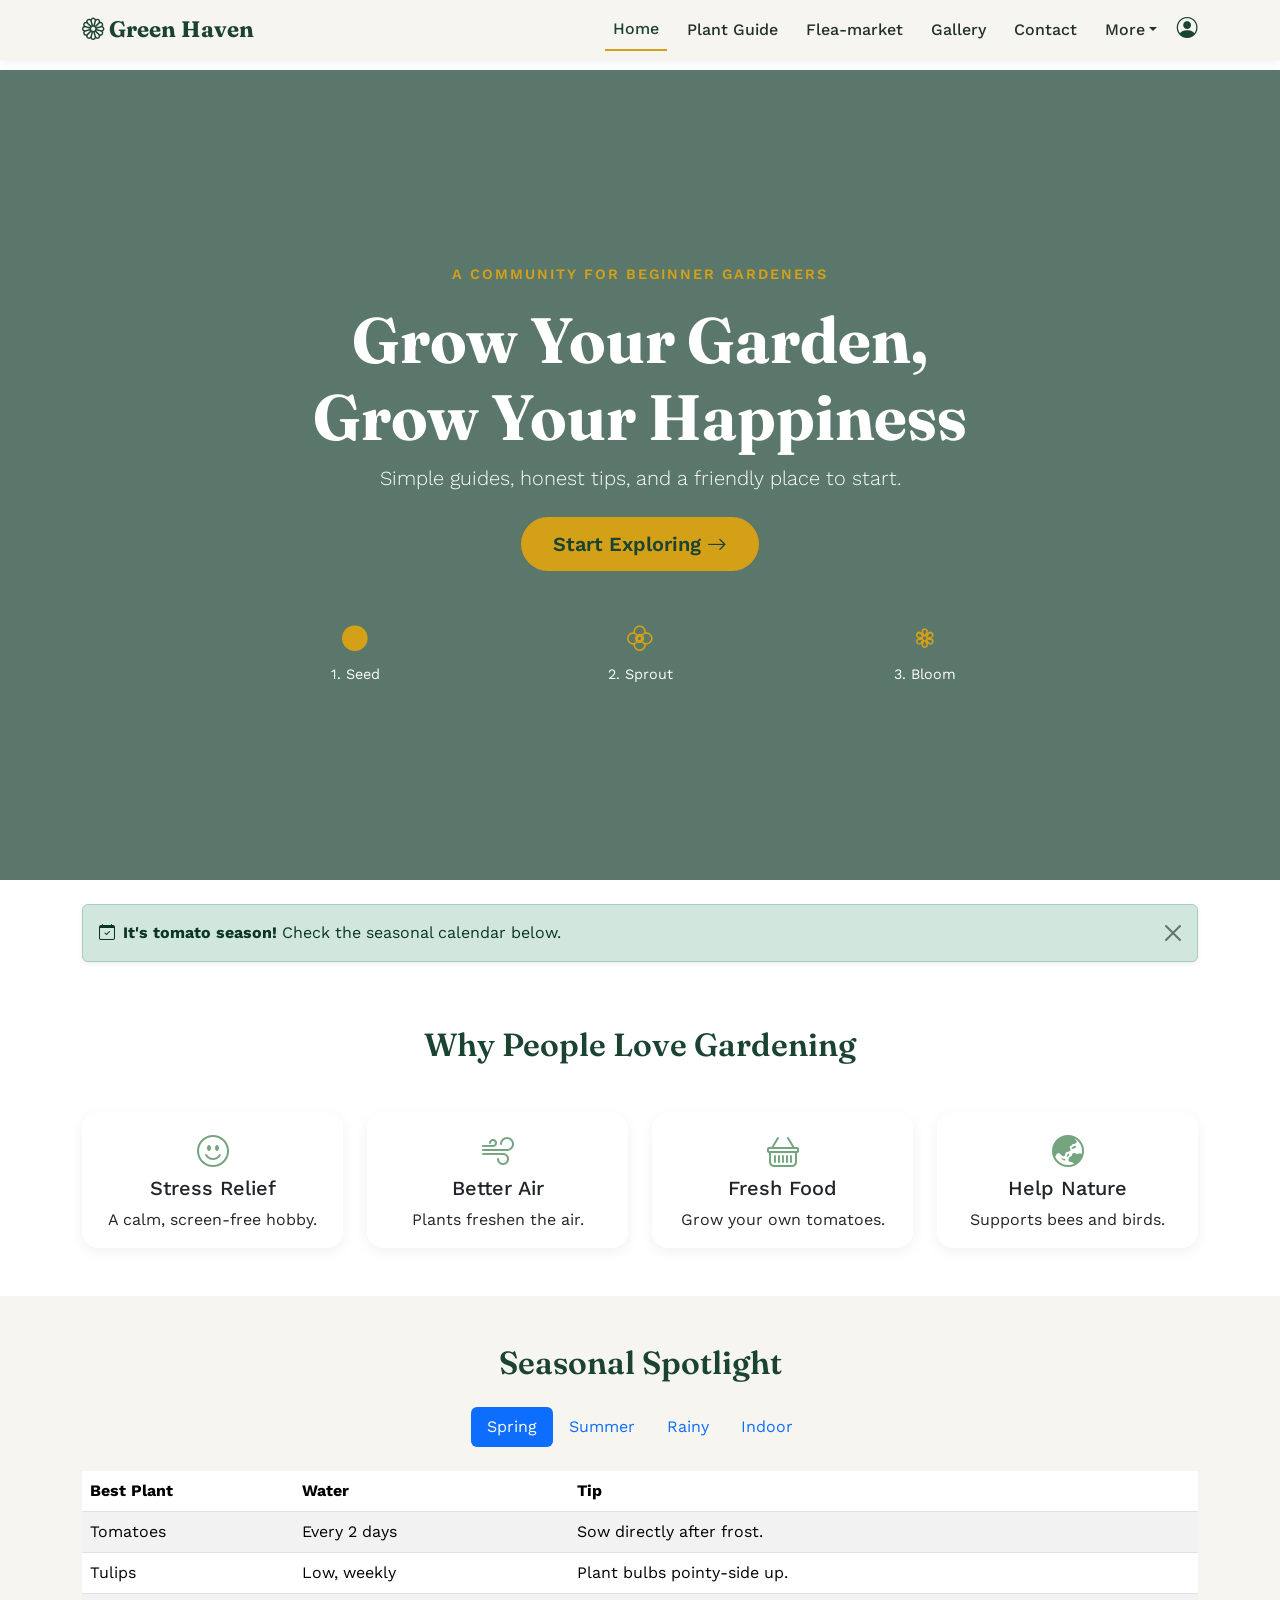
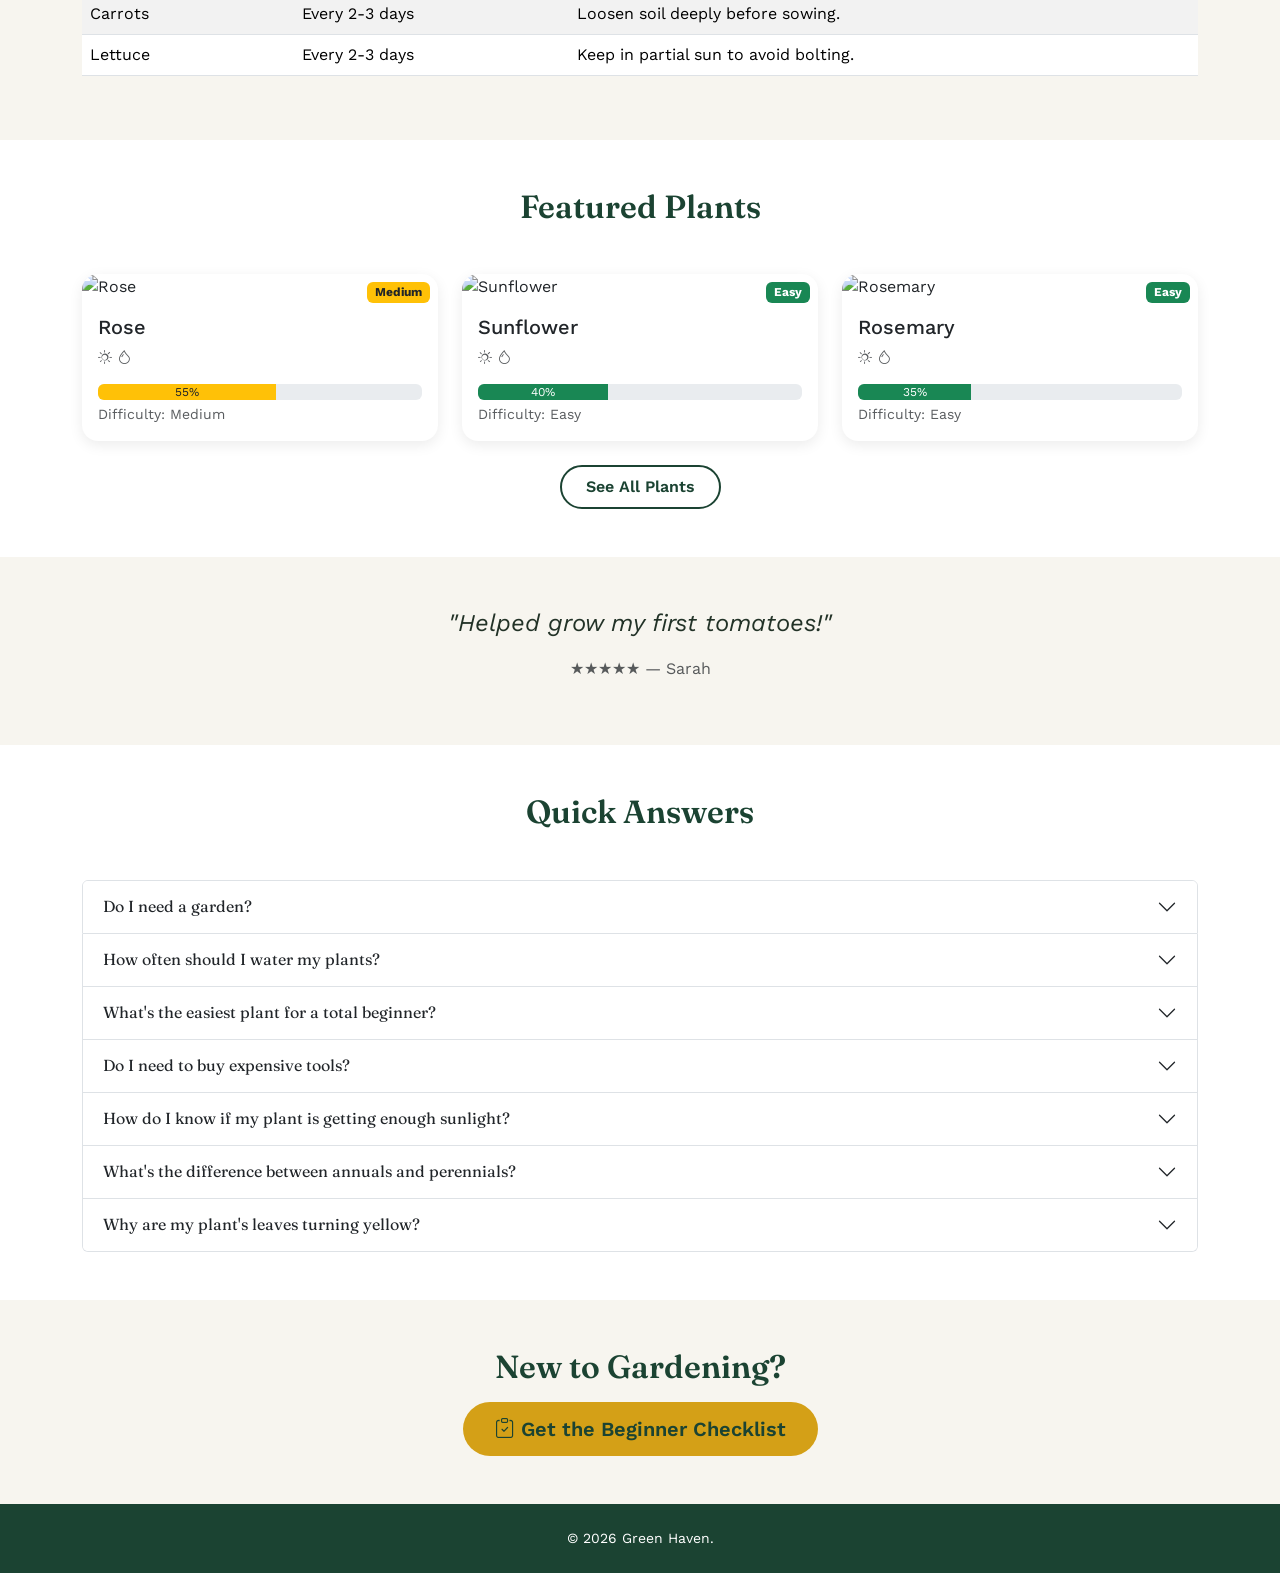
==== commit 380d6616: "Update index.html" ====
--- a/index.html
+++ b/index.html
@@ -1,2116 +1,410 @@
-<!-- ======================================================================= -->
-<!-- SECTION 1: WEBPAGE SETUP & HEADERS                                      -->
-<!-- Instructions for the web browser before displaying any visual elements. -->
-<!-- ======================================================================= -->
-
-<!-- Tells the browser that this file is written in modern HTML5. -->
 <!DOCTYPE html>
-<!-- Starts the webpage and sets the language to English. -->
 <html lang="en">
-
-<!-- Holds hidden setup information that controls how the webpage works. -->
 <head>
-
-  <!-- Helps the browser correctly display standard text, letters, and symbols. -->
   <meta charset="UTF-8" />
-
-  <!-- Makes sure the webpage resizes neatly on phones, tablets, and computers. -->
   <meta name="viewport" content="width=device-width, initial-scale=1.0" />
-
-  <!-- Sets the title text shown on the top browser tab. -->
   <title>Green Haven | Grow Your Garden, Grow Your Happiness</title>
 
-  <!-- Downloads pre-made styling rules (Bootstrap) from the internet to make buttons and layouts look pretty. -->
   <link href="https://cdn.jsdelivr.net/npm/bootstrap@5.3.3/dist/css/bootstrap.min.css" rel="stylesheet">
-
-  <!-- Downloads visual icons (like flowers, arrows, and stars) from the internet. -->
   <link rel="stylesheet" href="https://cdn.jsdelivr.net/npm/bootstrap-icons@1.11.3/font/bootstrap-icons.css">
 
-  <!-- Pre-connects to Google's font server to help custom fonts load faster. -->
   <link rel="preconnect" href="https://fonts.googleapis.com">
-
-  <!-- Downloads custom text fonts (Fraunces and Work Sans) from Google Fonts. -->
   <link href="https://fonts.googleapis.com/css2?family=Fraunces:opsz,wght@9..144,400;9..144,600;9..144,700&family=Work+Sans:wght@400;500;600&display=swap" rel="stylesheet">
 
-  <!-- Connects our own custom design file (style.css) for colors and layout choices. -->
   <link rel="stylesheet" href="style.css">
 
-  <!-- Creates a space where extra styling rules could be added directly if needed. -->
   <style>
-  <!-- Ends the extra styling section. -->
+
   </style>
-
-<!-- Ends the setup information section. -->
 </head>
-
-
-<!-- ======================================================================= -->
-<!-- SECTION 2: TOP NAVIGATION BAR                                           -->
-<!-- The menu bar pinned to the top of the screen containing links and buttons.-->
-<!-- ======================================================================= -->
-
-<!-- Starts the body, which contains everything visitors can see on the screen. -->
 <body>
 
-  <!-- Creates a navigation bar that stays fixed at the top of the screen when scrolling. -->
   <nav class="navbar navbar-expand-lg fixed-top navbar-custom">
-
-    <!-- Creates a centered box to prevent menu items from stretching too far out to the edges. -->
-    <div class="container">
-
-      <!-- Creates a clickable link for the website name/logo that returns to the home page. -->
+    <div class="container">
       <a class="navbar-brand" href="index.html">
-
-        <!-- Displays a flower icon next to the brand name. -->
-        <i class="bi bi-flower1"></i>
-
-        <!-- The website name text. -->
-        Green Haven
-
-      <!-- Closes the logo link. -->
+        <i class="bi bi-flower1"></i> Green Haven
       </a>
-
-      <!-- Creates a clickable button (hamburger icon) that appears on phone screens to open the menu. -->
-      <button class="navbar-toggler" type="button"
-              <!-- Tells the browser this button opens and closes a collapsing section. -->
-              data-bs-toggle="collapse"
-              <!-- Specifies that clicking this button toggles the section named "navMenu". -->
-              data-bs-target="#navMenu">
-
-        <!-- Shows the 3-line "hamburger" menu icon image inside the mobile button. -->
+      <button class="navbar-toggler" type="button" data-bs-toggle="collapse" data-bs-target="#navMenu">
         <span class="navbar-toggler-icon"></span>
-
-      <!-- Closes the mobile menu button. -->
       </button>
-
-      <!-- Creates the collapsible container that hides menu options on smaller phone screens. -->
       <div class="collapse navbar-collapse" id="navMenu">
-
-        <!-- Starts a list of navigation menu links aligned to the right side. -->
         <ul class="navbar-nav ms-auto align-items-lg-center">
-
-          <!-- Starts the first item in the menu list. -->
+          <li class="nav-item"><a class="nav-link active" aria-current="page" href="index.html">Home</a></li>
+          <li class="nav-item"><a class="nav-link" href="plantguide.html">Plant Guide</a></li>
+          <li class="nav-item"><a class="nav-link" href="Flea-market.html">Flea-market</a></li>
+          <li class="nav-item"><a class="nav-link" href="gallery.html">Gallery</a></li>
+          <li class="nav-item"><a class="nav-link" href="contact.html">Contact</a></li>
+          <li class="nav-item dropdown">
+            <a class="nav-link dropdown-toggle" href="#" role="button" data-bs-toggle="dropdown" aria-expanded="false">More</a>
+            <ul class="dropdown-menu dropdown-menu-end">
+              <li><a class="dropdown-item" href="#seasons">Seasonal Calendar</a></li>
+              <li><a class="dropdown-item" href="#faq">FAQ</a></li>
+              <li><hr class="dropdown-divider"></li>
+              <li><a class="dropdown-item" href="#checklist">Beginner Checklist</a></li>
+            </ul>
+          </li>
           <li class="nav-item">
-            <!-- Creates the link for the Home page. -->
-            <a class="nav-link active"
-               <!-- Tells screen readers for visually impaired users that this is the active page. -->
-               aria-current="page"
-               <!-- The web address destination for this link. -->
-               href="index.html">
-              <!-- Text displayed on screen for this menu link. -->
-              Home
-            <!-- Closes the Home link. -->
+            <a class="nav-login-icon" href="loginpage.html" aria-label="Log in" title="Log in">
+              <i class="bi bi-person-circle"></i>
             </a>
-          <!-- Closes the first menu list item. -->
           </li>
-
-          <!-- Starts the second item in the menu list. -->
-          <li class="nav-item">
-            <!-- Creates a link leading to the Plant Guide page. -->
-            <a class="nav-link" href="plantguide.html">
-              <!-- Text displayed on screen for this menu link. -->
-              Plant Guide
-            <!-- Closes the Plant Guide link. -->
-            </a>
-          <!-- Closes the second menu list item. -->
-          </li>
-
-          <!-- Starts the third item in the menu list. -->
-          <li class="nav-item">
-            <!-- Creates a link leading to the Flea Market page. -->
-            <a class="nav-link" href="Flea-market.html">
-              <!-- Text displayed on screen for this menu link. -->
-              Flea-market
-            <!-- Closes the Flea Market link. -->
-            </a>
-          <!-- Closes the third menu list item. -->
-          </li>
-
-          <!-- Starts the fourth item in the menu list. -->
-          <li class="nav-item">
-            <!-- Creates a link leading to the Gallery page. -->
-            <a class="nav-link" href="gallery.html">
-              <!-- Text displayed on screen for this menu link. -->
-              Gallery
-            <!-- Closes the Gallery link. -->
-            </a>
-          <!-- Closes the fourth menu list item. -->
-          </li>
-
-          <!-- Starts the fifth item in the menu list. -->
-          <li class="nav-item">
-            <!-- Creates a link leading to the Contact page. -->
-            <a class="nav-link" href="contact.html">
-              <!-- Text displayed on screen for this menu link. -->
-              Contact
-            <!-- Closes the Contact link. -->
-            </a>
-          <!-- Closes the fifth menu list item. -->
-          </li>
-
-          <!-- Starts a menu item that opens a drop-down list of sub-items. -->
-          <li class="nav-item dropdown">
-
-            <!-- Creates a clickable link labeled "More" that opens the drop-down list. -->
-            <a class="nav-link dropdown-toggle"
-               <!-- Placeholder link address so the page doesn't reload when clicked. -->
-               href="#"
-               <!-- Tells accessibility tools that this acts like a button. -->
-               role="button"
-               <!-- Tells the script to reveal the drop-down options when clicked. -->
-               data-bs-toggle="dropdown"
-               <!-- Indicates to accessibility tools that the menu is currently closed. -->
-               aria-expanded="false">
-              <!-- Text displayed on the screen for this drop-down button. -->
-              More
-            <!-- Closes the "More" link button. -->
-            </a>
-
-            <!-- Creates the drop-down menu list aligned to the right edge. -->
-            <ul class="dropdown-menu dropdown-menu-end">
-
-              <!-- Starts a drop-down list item. -->
-              <li>
-                <!-- Creates a link that jumps directly down to the seasonal calendar section on this page. -->
-                <a class="dropdown-item" href="#seasons">
-                  <!-- Text label inside the drop-down list. -->
-                  Seasonal Calendar
-                <!-- Closes the dropdown link. -->
-                </a>
-              <!-- Closes the drop-down list item. -->
-              </li>
-
-              <!-- Starts a drop-down list item. -->
-              <li>
-                <!-- Creates a link that jumps directly down to the FAQ section on this page. -->
-                <a class="dropdown-item" href="#faq">
-                  <!-- Text label inside the drop-down list. -->
-                  FAQ
-                <!-- Closes the dropdown link. -->
-                </a>
-              <!-- Closes the drop-down list item. -->
-              </li>
-
-              <!-- Starts a drop-down list item. -->
-              <li>
-                <!-- Displays a subtle horizontal line to separate options in the menu. -->
-                <hr class="dropdown-divider">
-              <!-- Closes the divider item. -->
-              </li>
-
-              <!-- Starts a drop-down list item. -->
-              <li>
-                <!-- Creates a link that jumps down to the beginner checklist section on this page. -->
-                <a class="dropdown-item" href="#checklist">
-                  <!-- Text label inside the drop-down list. -->
-                  Beginner Checklist
-                <!-- Closes the dropdown link. -->
-                </a>
-              <!-- Closes the drop-down list item. -->
-              </li>
-
-            <!-- Closes the drop-down menu container. -->
-            </ul>
-          <!-- Closes the drop-down wrapper menu item. -->
-          </li>
-
-          <!-- Starts a menu item for logging in. -->
-          <li class="nav-item">
-
-            <!-- Creates a clickable icon button leading to the login page. -->
-            <a class="nav-login-icon"
-               href="loginpage.html"
-               <!-- Label read aloud by screen reader tools for blind visitors. -->
-               aria-label="Log in"
-               <!-- Hover text displayed when hovering a mouse over this icon. -->
-               title="Log in">
-
-              <!-- Displays a user profile icon inside the login button link. -->
-              <i class="bi bi-person-circle"></i>
-
-            <!-- Closes the login icon link. -->
-            </a>
-
-          <!-- Closes the login menu item. -->
-          </li>
-
-        <!-- Closes the main navigation link list. -->
         </ul>
-
-      <!-- Closes the collapsible mobile menu section. -->
-      </div>
-
-    <!-- Closes the centered navigation box container. -->
-    </div>
-
-  <!-- Closes the top navigation bar. -->
+      </div>
+    </div>
   </nav>
 
-
-<!-- ======================================================================= -->
-<!-- SECTION 3: HERO / WELCOME BANNER                                        -->
-<!-- The large banner section at the very top of the webpage.                -->
-<!-- ======================================================================= -->
-
-  <!-- Creates a large banner section positioned at the top of the main body content. -->
   <header class="hero d-flex align-items-center">
-
-    <!-- Creates a centered box with white text centered horizontally. -->
     <div class="container text-center text-white">
-
-      <!-- Creates a small introductory phrase above the main headline. -->
-      <p class="eyebrow">
-        <!-- Introductory subtitle text. -->
-        A community for beginner gardeners
-      <!-- Closes the introductory phrase paragraph. -->
-      </p>
-
-      <!-- Creates the main primary title of the website in large bold text. -->
-      <h1 class="display-3 fw-bold">
-        <!-- Main title phrase part 1. -->
-        Grow Your Garden,<br>
-        <!-- Main title phrase part 2 (starts on a new line). -->
-        Grow Your Happiness
-      <!-- Closes the main heading element. -->
-      </h1>
-
-      <!-- Creates a short descriptive sentence under the main heading. -->
-      <p class="lead mb-4">
-        <!-- Supporting summary text. -->
-        Simple guides, honest tips, and a friendly place to start.
-      <!-- Closes the descriptive sentence paragraph. -->
-      </p>
-
-      <!-- Creates a large styled button link that opens the Plant Guide page. -->
-      <a href="plantguide.html" class="btn btn-lg btn-hero">
-        <!-- Text label inside the button. -->
-        Start Exploring
-        <!-- Shows a right arrow icon inside the button. -->
-        <i class="bi bi-arrow-right"></i>
-      <!-- Closes the button link element. -->
-      </a>
-
-      <!-- Creates a horizontal row containing 3 plant growth stages. -->
+      <p class="eyebrow">A community for beginner gardeners</p>
+      <h1 class="display-3 fw-bold">Grow Your Garden,<br>Grow Your Happiness</h1>
+      <p class="lead mb-4">Simple guides, honest tips, and a friendly place to start.</p>
+      <a href="plantguide.html" class="btn btn-lg btn-hero">Start Exploring <i class="bi bi-arrow-right"></i></a>
       <div class="row justify-content-center mt-5 growth-row">
-
-        <!-- Creates a grid box for Stage 1. -->
         <div class="col-4 col-md-3">
-
-          <!-- Container box for the first growth step visual. -->
-          <div class="growth-step">
-            <!-- Displays a solid circle icon representing a seed. -->
-            <i class="bi bi-circle-fill stage-icon"></i>
-            <!-- Label for step 1. -->
-            <span>1. Seed</span>
-          <!-- Closes the first growth step box. -->
-          </div>
-
-        <!-- Closes the grid box for Stage 1. -->
-        </div>
-
-        <!-- Creates a grid box for Stage 2. -->
+          <div class="growth-step"><i class="bi bi-circle-fill stage-icon"></i><span>1. Seed</span></div>
+        </div>
         <div class="col-4 col-md-3">
-
-          <!-- Container box for the second growth step visual. -->
-          <div class="growth-step">
-            <!-- Displays a flower icon representing a sprout. -->
-            <i class="bi bi-flower2 stage-icon"></i>
-            <!-- Label for step 2. -->
-            <span>2. Sprout</span>
-          <!-- Closes the second growth step box. -->
-          </div>
-
-        <!-- Closes the grid box for Stage 2. -->
-        </div>
-
-        <!-- Creates a grid box for Stage 3. -->
+          <div class="growth-step"><i class="bi bi-flower2 stage-icon"></i><span>2. Sprout</span></div>
+        </div>
         <div class="col-4 col-md-3">
-
-          <!-- Container box for the third growth step visual. -->
-          <div class="growth-step">
-            <!-- Displays an open flower icon representing a blooming plant. -->
-            <i class="bi bi-flower3 stage-icon"></i>
-            <!-- Label for step 3. -->
-            <span>3. Bloom</span>
-          <!-- Closes the third growth step box. -->
-          </div>
-
-        <!-- Closes the grid box for Stage 3. -->
-        </div>
-
-      <!-- Closes the growth stages row box. -->
-      </div>
-
-    <!-- Closes the hero content container box. -->
-    </div>
-
-  <!-- Closes the main hero welcome banner. -->
+          <div class="growth-step"><i class="bi bi-flower3 stage-icon"></i><span>3. Bloom</span></div>
+        </div>
+      </div>
+    </div>
   </header>
 
-
-<!-- ======================================================================= -->
-<!-- SECTION 4: SEASONAL NOTIFICATION ALERT BANNER                           -->
-<!-- A dismissible green banner alerting visitors to tomato season.          -->
-<!-- ======================================================================= -->
-
-  <!-- Creates a centered content container with top spacing. -->
   <div class="container mt-4">
-
-    <!-- Creates a bright green announcement banner box with rounded corners and shadow. -->
-    <div class="alert alert-success alert-dismissible fade show shadow-sm"
-         <!-- Tells accessibility software that this is a pop-up alert message. -->
-         role="alert">
-
-      <!-- Displays a calendar icon next to the alert message. -->
-      <i class="bi bi-calendar-check me-2"></i>
-
-      <!-- Displays highlighted bold text inside the alert banner. -->
-      <strong>It's tomato season!</strong>
-
-      <!-- Displays additional guidance text. -->
-      Check the seasonal calendar below.
-
-      <!-- Creates an 'X' button in the top right corner allowing visitors to close this banner. -->
-      <button type="button"
-              <!-- Styling class for standard alert dismiss buttons. -->
-              class="btn-close"
-              <!-- Tells the browser that clicking this closes the alert banner box. -->
-              data-bs-dismiss="alert"
-              <!-- Screen reader descriptor for visually impaired users. -->
-              aria-label="Close">
-      <!-- Closes the dismiss button element. -->
+    <div class="alert alert-success alert-dismissible fade show shadow-sm" role="alert">
+      <i class="bi bi-calendar-check me-2"></i><strong>It's tomato season!</strong> Check the seasonal calendar below.
+      <button type="button" class="btn-close" data-bs-dismiss="alert" aria-label="Close"></button>
+    </div>
+  </div>
+
+  <section class="py-5 section-benefits">
+    <div class="container">
+      <h2 class="section-title text-center mb-5">Why People Love Gardening</h2>
+      <div class="row row-cols-1 row-cols-md-4 g-4">
+        <div class="col">
+          <div class="card benefit-card h-100 text-center">
+            <div class="card-body"><i class="bi bi-emoji-smile benefit-icon"></i><h5 class="card-title">Stress Relief</h5><p class="card-text">A calm, screen-free hobby.</p></div>
+          </div>
+        </div>
+        <div class="col">
+          <div class="card benefit-card h-100 text-center">
+            <div class="card-body"><i class="bi bi-wind benefit-icon"></i><h5 class="card-title">Better Air</h5><p class="card-text">Plants freshen the air.</p></div>
+          </div>
+        </div>
+        <div class="col">
+          <div class="card benefit-card h-100 text-center">
+            <div class="card-body"><i class="bi bi-basket benefit-icon"></i><h5 class="card-title">Fresh Food</h5><p class="card-text">Grow your own tomatoes.</p></div>
+          </div>
+        </div>
+        <div class="col">
+          <div class="card benefit-card h-100 text-center">
+            <div class="card-body"><i class="bi bi-globe-asia-australia benefit-icon"></i><h5 class="card-title">Help Nature</h5><p class="card-text">Supports bees and birds.</p></div>
+          </div>
+        </div>
+      </div>
+    </div>
+  </section>
+
+  <section class="py-5 bg-light-green" id="seasons">
+    <div class="container">
+      <h2 class="section-title text-center mb-4">Seasonal Spotlight</h2>
+      <ul class="nav nav-pills justify-content-center mb-4" id="seasonTabs">
+        <li class="nav-item"><button class="nav-link active" data-bs-toggle="pill" data-bs-target="#spring">Spring</button></li>
+        <li class="nav-item"><button class="nav-link" data-bs-toggle="pill" data-bs-target="#summer">Summer</button></li>
+        <li class="nav-item"><button class="nav-link" data-bs-toggle="pill" data-bs-target="#rainy">Rainy</button></li>
+        <li class="nav-item"><button class="nav-link" data-bs-toggle="pill" data-bs-target="#indoor">Indoor</button></li>
+      </ul>
+      <div class="tab-content">
+        <div class="tab-pane fade show active" id="spring">
+          <table class="table table-striped align-middle bg-white">
+            <thead><tr><th>Best Plant</th><th>Water</th><th>Tip</th></tr></thead>
+            <tbody>
+              <tr><td>Tomatoes</td><td>Every 2 days</td><td>Sow directly after frost.</td></tr>
+              <tr><td>Tulips</td><td>Low, weekly</td><td>Plant bulbs pointy-side up.</td></tr>
+              <tr><td>Carrots</td><td>Every 2-3 days</td><td>Loosen soil deeply before sowing.</td></tr>
+              <tr><td>Lettuce</td><td>Every 2-3 days</td><td>Keep in partial sun to avoid bolting.</td></tr>
+            </tbody>
+          </table>
+        </div>
+        <div class="tab-pane fade" id="summer">
+          <table class="table table-striped align-middle bg-white">
+            <thead><tr><th>Best Plant</th><th>Water</th><th>Tip</th></tr></thead>
+            <tbody>
+              <tr><td>Sunflowers</td><td>Daily</td><td>Give full sun all day.</td></tr>
+              <tr><td>Marigolds</td><td>Low, weekly</td><td>Deadhead to keep blooms coming.</td></tr>
+              <tr><td>Basil</td><td>Every 2-3 days</td><td>Pinch off flowers to keep leaves tender.</td></tr>
+              <tr><td>Roses</td><td>Weekly, deep soak</td><td>Water at the base to prevent leaf spot.</td></tr>
+            </tbody>
+          </table>
+        </div>
+        <div class="tab-pane fade" id="rainy">
+          <table class="table table-striped align-middle bg-white">
+            <thead><tr><th>Best Plant</th><th>Water</th><th>Tip</th></tr></thead>
+            <tbody>
+              <tr><td>Herbs</td><td>When dry</td><td>Watch out for root rot.</td></tr>
+              <tr><td>Mint</td><td>Daily</td><td>Grow in a pot so it can't spread out of control.</td></tr>
+              <tr><td>Rosemary</td><td>Low, when dry</td><td>Ensure sharp drainage during wet spells.</td></tr>
+            </tbody>
+          </table>
+        </div>
+        <div class="tab-pane fade" id="indoor">
+          <table class="table table-striped align-middle bg-white">
+            <thead><tr><th>Best Plant</th><th>Water</th><th>Tip</th></tr></thead>
+            <tbody>
+              <tr><td>Succulents</td><td>1-2 weeks</td><td>Bright indirect light.</td></tr>
+              <tr><td>Snake Plant</td><td>Every 2-3 weeks</td><td>Tolerates low light and neglect well.</td></tr>
+              <tr><td>Pothos</td><td>Weekly</td><td>Let soil dry between waterings.</td></tr>
+              <tr><td>Peace Lily</td><td>Weekly</td><td>Drooping leaves are a sign it needs water.</td></tr>
+            </tbody>
+          </table>
+        </div>
+      </div>
+    </div>
+  </section>
+
+  <section class="py-5">
+    <div class="container">
+      <h2 class="section-title text-center mb-5">Featured Plants</h2>
+      <div class="row row-cols-1 row-cols-sm-2 row-cols-md-3 g-4">
+        <div class="col">
+          <div class="card plant-card h-100">
+            <div class="position-relative">
+              <img src="https://cdn.pixabay.com/photo/2023/09/28/08/40/rose-8280989_640.jpg" class="card-img-top" alt="Rose">
+              <span class="badge bg-warning text-dark position-absolute top-0 end-0 m-2">Medium</span>
+            </div>
+            <div class="card-body">
+              <h5 class="card-title">Rose</h5>
+              <p class="card-text small text-muted"><i class="bi bi-sun" title="Full sun"></i> <i class="bi bi-droplet" title="Weekly"></i></p>
+              <div class="progress"><div class="progress-bar bg-warning text-dark" role="progressbar" style="width: 55%" aria-valuenow="55" aria-valuemin="0" aria-valuemax="100">55%</div></div>
+              <p class="small text-muted mb-0 mt-1">Difficulty: Medium</p>
+            </div>
+          </div>
+        </div>
+        <div class="col">
+          <div class="card plant-card h-100">
+            <div class="position-relative">
+              <img src="https://cdn.pixabay.com/photo/2024/08/25/02/16/sunflower-8995443_640.jpg" class="card-img-top" alt="Sunflower">
+              <span class="badge bg-success position-absolute top-0 end-0 m-2">Easy</span>
+            </div>
+            <div class="card-body">
+              <h5 class="card-title">Sunflower</h5>
+              <p class="card-text small text-muted"><i class="bi bi-sun" title="Full sun"></i> <i class="bi bi-droplet" title="Twice weekly"></i></p>
+              <div class="progress"><div class="progress-bar bg-success" role="progressbar" style="width: 40%" aria-valuenow="40" aria-valuemin="0" aria-valuemax="100">40%</div></div>
+              <p class="small text-muted mb-0 mt-1">Difficulty: Easy</p>
+            </div>
+          </div>
+        </div>
+        <div class="col">
+          <div class="card plant-card h-100">
+            <div class="position-relative">
+              <img src="https://cdn.pixabay.com/photo/2016/08/10/13/55/rosemary-1583261_640.jpg" class="card-img-top" alt="Rosemary">
+              <span class="badge bg-success position-absolute top-0 end-0 m-2">Easy</span>
+            </div>
+            <div class="card-body">
+              <h5 class="card-title">Rosemary</h5>
+              <p class="card-text small text-muted"><i class="bi bi-sun" title="Full sun"></i> <i class="bi bi-droplet" title="Sparingly"></i></p>
+              <div class="progress"><div class="progress-bar bg-success" role="progressbar" style="width: 35%" aria-valuenow="35" aria-valuemin="0" aria-valuemax="100">35%</div></div>
+              <p class="small text-muted mb-0 mt-1">Difficulty: Easy</p>
+            </div>
+          </div>
+        </div>
+      </div>
+      <div class="text-center mt-4"><a href="plantguide.html" class="btn btn-outline-forest">See All Plants</a></div>
+    </div>
+  </section>
+
+  <section class="py-5 bg-light-green">
+    <div class="container">
+      <div id="testimonialCarousel" class="carousel slide" data-bs-ride="carousel">
+        <div class="carousel-inner text-center">
+          <div class="carousel-item active"><p class="fs-4 fst-italic">"Helped grow my first tomatoes!"</p><p class="text-muted">★★★★★ — Sarah</p></div>
+          <div class="carousel-item"><p class="fs-4 fst-italic">"Gardening guide made for beginners."</p><p class="text-muted">★★★★★ — Marcus</p></div>
+        </div>
+      </div>
+    </div>
+  </section>
+
+  <section class="py-5" id="faq">
+    <div class="container">
+      <h2 class="section-title text-center mb-5">Quick Answers</h2>
+      <div class="accordion" id="faqAccordion">
+        <div class="accordion-item">
+          <h2 class="accordion-header"><button class="accordion-button collapsed" data-bs-toggle="collapse" data-bs-target="#faq1">Do I need a garden?</button></h2>
+          <div id="faq1" class="accordion-collapse collapse" data-bs-parent="#faqAccordion"><div class="accordion-body">A sunny windowsill is enough!</div></div>
+        </div>
+        <div class="accordion-item">
+          <h2 class="accordion-header"><button class="accordion-button collapsed" data-bs-toggle="collapse" data-bs-target="#faq2">How often should I water my plants?</button></h2>
+          <div id="faq2" class="accordion-collapse collapse" data-bs-parent="#faqAccordion"><div class="accordion-body">It depends on the plant, but a good rule of thumb is to stick a finger an inch into the soil — if it's dry, it's time to water. Check the seasonal calendar above for specifics.</div></div>
+        </div>
+        <div class="accordion-item">
+          <h2 class="accordion-header"><button class="accordion-button collapsed" data-bs-toggle="collapse" data-bs-target="#faq3">What's the easiest plant for a total beginner?</button></h2>
+          <div id="faq3" class="accordion-collapse collapse" data-bs-parent="#faqAccordion"><div class="accordion-body">Succulents, pothos, and sunflowers are all very forgiving and hard to kill — perfect for building confidence.</div></div>
+        </div>
+        <div class="accordion-item">
+          <h2 class="accordion-header"><button class="accordion-button collapsed" data-bs-toggle="collapse" data-bs-target="#faq4">Do I need to buy expensive tools?</button></h2>
+          <div id="faq4" class="accordion-collapse collapse" data-bs-parent="#faqAccordion"><div class="accordion-body">Not at all. A trowel, a watering can, and a pair of gloves will cover almost everything you need to start.</div></div>
+        </div>
+        <div class="accordion-item">
+          <h2 class="accordion-header"><button class="accordion-button collapsed" data-bs-toggle="collapse" data-bs-target="#faq5">How do I know if my plant is getting enough sunlight?</button></h2>
+          <div id="faq5" class="accordion-collapse collapse" data-bs-parent="#faqAccordion"><div class="accordion-body">Leggy, pale, or slow-growing plants usually need more light. Most vegetables and flowering plants want at least 6 hours of direct sun a day.</div></div>
+        </div>
+        <div class="accordion-item">
+          <h2 class="accordion-header"><button class="accordion-button collapsed" data-bs-toggle="collapse" data-bs-target="#faq6">What's the difference between annuals and perennials?</button></h2>
+          <div id="faq6" class="accordion-collapse collapse" data-bs-parent="#faqAccordion"><div class="accordion-body">Annuals complete their life cycle in one growing season and need replanting. Perennials come back year after year with minimal upkeep.</div></div>
+        </div>
+        <div class="accordion-item">
+          <h2 class="accordion-header"><button class="accordion-button collapsed" data-bs-toggle="collapse" data-bs-target="#faq7">Why are my plant's leaves turning yellow?</button></h2>
+          <div id="faq7" class="accordion-collapse collapse" data-bs-parent="#faqAccordion"><div class="accordion-body">Yellow leaves are most often a sign of overwatering. Let the soil dry out a bit more between waterings and make sure your pot drains well.</div></div>
+        </div>
+      </div>
+    </div>
+  </section>
+
+  <section class="py-5 bg-light-green text-center" id="checklist">
+    <div class="container">
+      <h2 class="section-title mb-3">New to Gardening?</h2>
+      <button type="button" class="btn btn-hero btn-lg" data-bs-toggle="modal" data-bs-target="#checklistModal">
+        <i class="bi bi-clipboard-check"></i> Get the Beginner Checklist
       </button>
-
-    <!-- Closes the alert message banner. -->
-    </div>
-
-  <!-- Closes the alert container box. -->
+    </div>
+  </section>
+
+  <div class="modal fade" id="checklistModal" tabindex="-1" aria-hidden="true">
+    <div class="modal-dialog modal-dialog-centered">
+      <div class="modal-content">
+        <div class="modal-header">
+          <h5 class="modal-title">Beginner Checklist</h5>
+          <button type="button" class="btn-close" data-bs-dismiss="modal"></button>
+        </div>
+        <div class="modal-body">
+          <ul class="list-group list-group-flush mb-3" id="checklistItems">
+            <li class="list-group-item checklist-item">
+              <input class="form-check-input me-2" type="checkbox" id="check1">
+              <label class="form-check-label" for="check1">A pot with drainage holes</label>
+            </li>
+            <li class="list-group-item checklist-item">
+              <input class="form-check-input me-2" type="checkbox" id="check2">
+              <label class="form-check-label" for="check2">Good quality potting soil (not garden dirt)</label>
+            </li>
+            <li class="list-group-item checklist-item">
+              <input class="form-check-input me-2" type="checkbox" id="check3">
+              <label class="form-check-label" for="check3">A watering can or hose with a gentle spray head</label>
+            </li>
+            <li class="list-group-item checklist-item">
+              <input class="form-check-input me-2" type="checkbox" id="check4">
+              <label class="form-check-label" for="check4">A trowel for digging and transplanting</label>
+            </li>
+            <li class="list-group-item checklist-item">
+              <input class="form-check-input me-2" type="checkbox" id="check5">
+              <label class="form-check-label" for="check5">Pruning shears or scissors for trimming</label>
+            </li>
+            <li class="list-group-item checklist-item">
+              <input class="form-check-input me-2" type="checkbox" id="check6">
+              <label class="form-check-label" for="check6">Gardening gloves to protect your hands</label>
+            </li>
+            <li class="list-group-item checklist-item">
+              <input class="form-check-input me-2" type="checkbox" id="check7">
+              <label class="form-check-label" for="check7">A spot with at least 4-6 hours of sunlight</label>
+            </li>
+            <li class="list-group-item checklist-item">
+              <input class="form-check-input me-2" type="checkbox" id="check8">
+              <label class="form-check-label" for="check8">Plant labels so you remember what's what</label>
+            </li>
+            <li class="list-group-item checklist-item">
+              <input class="form-check-input me-2" type="checkbox" id="check9">
+              <label class="form-check-label" for="check9">A basic fertilizer for feeding your plants</label>
+            </li>
+            <li class="list-group-item checklist-item">
+              <input class="form-check-input me-2" type="checkbox" id="check10">
+              <label class="form-check-label" for="check10">Patience — most plants take a few weeks to show progress</label>
+            </li>
+          </ul>
+          <p class="small text-muted mb-0"><span id="checklistProgress">0</span> of 10 checked</p>
+        </div>
+      </div>
+    </div>
   </div>
 
-
-<!-- ======================================================================= -->
-<!-- SECTION 5: BENEFITS OF GARDENING                                        -->
-<!-- Highlights 4 main benefits of gardening using cards.                     -->
-<!-- ======================================================================= -->
-
-  <!-- Creates a dedicated content section explaining why gardening is beneficial. -->
-  <section class="py-5 section-benefits">
-
-    <!-- Creates a centered container box. -->
-    <div class="container">
-
-      <!-- Creates a centered heading for this section. -->
-      <h2 class="section-title text-center mb-5">
-        <!-- Title text string. -->
-        Why People Love Gardening
-      <!-- Closes the section title. -->
-      </h2>
-
-      <!-- Creates a grid that places cards 1 per row on phones and 4 per row on desktop displays. -->
-      <div class="row row-cols-1 row-cols-md-4 g-4">
-
-        <!-- Grid column for Benefit Card 1. -->
-        <div class="col">
-          <!-- Creates a white card spanning equal height with centered text inside. -->
-          <div class="card benefit-card h-100 text-center">
-
-            <!-- Creates the padded inner content area of the card. -->
-            <div class="card-body">
-
-              <!-- Displays a happy smiley face icon. -->
-              <i class="bi bi-emoji-smile benefit-icon"></i>
-
-              <!-- Card title heading. -->
-              <h5 class="card-title">
-                <!-- Benefit title label. -->
-                Stress Relief
-              <!-- Closes the card title. -->
-              </h5>
-
-              <!-- Card description text. -->
-              <p class="card-text">
-                <!-- Short detail text. -->
-                A calm, screen-free hobby.
-              <!-- Closes the card description text. -->
-              </p>
-
-            <!-- Closes card body area. -->
-            </div>
-
-          <!-- Closes Card 1. -->
-          </div>
-        <!-- Closes grid column for Card 1. -->
-        </div>
-
-        <!-- Grid column for Benefit Card 2. -->
-        <div class="col">
-
-          <!-- Creates a white card spanning equal height with centered text inside. -->
-          <div class="card benefit-card h-100 text-center">
-
-            <!-- Creates the padded inner content area of the card. -->
-            <div class="card-body">
-
-              <!-- Displays a wind/fresh air icon. -->
-              <i class="bi bi-wind benefit-icon"></i>
-
-              <!-- Card title heading. -->
-              <h5 class="card-title">
-                <!-- Benefit title label. -->
-                Better Air
-              <!-- Closes the card title. -->
-              </h5>
-
-              <!-- Card description text. -->
-              <p class="card-text">
-                <!-- Short detail text. -->
-                Plants freshen the air.
-              <!-- Closes the card description text. -->
-              </p>
-
-            <!-- Closes card body area. -->
-            </div>
-
-          <!-- Closes Card 2. -->
-          </div>
-
-        <!-- Closes grid column for Card 2. -->
-        </div>
-
-        <!-- Grid column for Benefit Card 3. -->
-        <div class="col">
-
-          <!-- Creates a white card spanning equal height with centered text inside. -->
-          <div class="card benefit-card h-100 text-center">
-
-            <!-- Creates the padded inner content area of the card. -->
-            <div class="card-body">
-
-              <!-- Displays a harvest basket icon. -->
-              <i class="bi bi-basket benefit-icon"></i>
-
-              <!-- Card title heading. -->
-              <h5 class="card-title">
-                <!-- Benefit title label. -->
-                Fresh Food
-              <!-- Closes the card title. -->
-              </h5>
-
-              <!-- Card description text. -->
-              <p class="card-text">
-                <!-- Short detail text. -->
-                Grow your own tomatoes.
-              <!-- Closes the card description text. -->
-              </p>
-
-            <!-- Closes card body area. -->
-            </div>
-
-          <!-- Closes Card 3. -->
-          </div>
-
-        <!-- Closes grid column for Card 3. -->
-        </div>
-
-        <!-- Grid column for Benefit Card 4. -->
-        <div class="col">
-
-          <!-- Creates a white card spanning equal height with centered text inside. -->
-          <div class="card benefit-card h-100 text-center">
-
-            <!-- Creates the padded inner content area of the card. -->
-            <div class="card-body">
-
-              <!-- Displays a globe/nature icon. -->
-              <i class="bi bi-globe-asia-australia benefit-icon"></i>
-
-              <!-- Card title heading. -->
-              <h5 class="card-title">
-                <!-- Benefit title label. -->
-                Help Nature
-              <!-- Closes the card title. -->
-              </h5>
-
-              <!-- Card description text. -->
-              <p class="card-text">
-                <!-- Short detail text. -->
-                Supports bees and birds.
-              <!-- Closes the card description text. -->
-              </p>
-
-            <!-- Closes card body area. -->
-            </div>
-
-          <!-- Closes Card 4. -->
-          </div>
-
-        <!-- Closes grid column for Card 4. -->
-        </div>
-
-      <!-- Closes the card grid container row. -->
-      </div>
-
-    <!-- Closes centered container box. -->
-    </div>
-
-  <!-- Closes the benefits section. -->
-  </section>
-
-
-<!-- ======================================================================= -->
-<!-- SECTION 6: SEASONAL SPOTLIGHT (TABBED TABLES)                           -->
-<!-- Switchable tabs showing plant advice for Spring, Summer, Rainy, & Indoor-->
-<!-- ======================================================================= -->
-
-  <!-- Creates a section with a light green background and anchor target named 'seasons'. -->
-  <section class="py-5 bg-light-green" id="seasons">
-
-    <!-- Container wrapper. -->
-    <div class="container">
-
-      <!-- Section title heading. -->
-      <h2 class="section-title text-center mb-4">
-        <!-- Section title text label. -->
-        Seasonal Spotlight
-      <!-- Closes section title heading. -->
-      </h2>
-
-      <!-- Creates a row of centered tab buttons shaped like pills for selecting seasons. -->
-      <ul class="nav nav-pills justify-content-center mb-4"
-          <!-- Element identification name. -->
-          id="seasonTabs">
-
-        <!-- List item for the Spring tab button. -->
-        <li class="nav-item">
-          <!-- Button that opens the Spring tab view (selected by default). -->
-          <button class="nav-link active"
-                  <!-- Instructs the browser to handle this as a tab button. -->
-                  data-bs-toggle="pill"
-                  <!-- Tells the button to reveal the panel named 'spring'. -->
-                  data-bs-target="#spring">
-            <!-- Label shown on the button. -->
-            Spring
-          <!-- Closes button element. -->
-          </button>
-        <!-- Closes Spring tab list item. -->
-        </li>
-
-        <!-- List item for the Summer tab button. -->
-        <li class="nav-item">
-          <!-- Button that opens the Summer tab view. -->
-          <button class="nav-link"
-                  <!-- Instructs the browser to handle this as a tab button. -->
-                  data-bs-toggle="pill"
-                  <!-- Tells the button to reveal the panel named 'summer'. -->
-                  data-bs-target="#summer">
-            <!-- Label shown on the button. -->
-            Summer
-          <!-- Closes button element. -->
-          </button>
-        <!-- Closes Summer tab list item. -->
-        </li>
-
-        <!-- List item for the Rainy tab button. -->
-        <li class="nav-item">
-          <!-- Button that opens the Rainy tab view. -->
-          <button class="nav-link"
-                  <!-- Instructs the browser to handle this as a tab button. -->
-                  data-bs-toggle="pill"
-                  <!-- Tells the button to reveal the panel named 'rainy'. -->
-                  data-bs-target="#rainy">
-            <!-- Label shown on the button. -->
-            Rainy
-          <!-- Closes button element. -->
-          </button>
-        <!-- Closes Rainy tab list item. -->
-        </li>
-
-        <!-- List item for the Indoor tab button. -->
-        <li class="nav-item">
-          <!-- Button that opens the Indoor tab view. -->
-          <button class="nav-link"
-                  <!-- Instructs the browser to handle this as a tab button. -->
-                  data-bs-toggle="pill"
-                  <!-- Tells the button to reveal the panel named 'indoor'. -->
-                  data-bs-target="#indoor">
-            <!-- Label shown on the button. -->
-            Indoor
-          <!-- Closes button element. -->
-          </button>
-        <!-- Closes Indoor tab list item. -->
-        </li>
-
-      <!-- Closes season selection tab buttons list. -->
-      </ul>
-
-      <!-- Container holding all tab content tables. -->
-      <div class="tab-content">
-
-        <!-- Spring tab panel container (visible by default). -->
-        <div class="tab-pane fade show active" id="spring">
-
-          <!-- Creates a white data table with zebra-striped alternating rows. -->
-          <table class="table table-striped align-middle bg-white">
-
-            <!-- Defines the top header row block of the table. -->
-            <thead>
-
-              <!-- Table header row. -->
-              <tr>
-                <!-- Column header title 1. -->
-                <th>Best Plant</th>
-                <!-- Column header title 2. -->
-                <th>Water</th>
-                <!-- Column header title 3. -->
-                <th>Tip</th>
-              <!-- Closes header row. -->
-              </tr>
-
-            <!-- Closes table head block. -->
-            </thead>
-
-            <!-- Table content body block. -->
-            <tbody>
-
-              <!-- Spring Row 1. -->
-              <tr>
-                <!-- Cell value for plant name. -->
-                <td>Tomatoes</td>
-                <!-- Cell value for water frequency. -->
-                <td>Every 2 days</td>
-                <!-- Cell value for plant tip. -->
-                <td>Sow directly after frost.</td>
-              <!-- Closes Spring Row 1. -->
-              </tr>
-
-              <!-- Spring Row 2. -->
-              <tr>
-                <!-- Cell value for plant name. -->
-                <td>Tulips</td>
-                <!-- Cell value for water frequency. -->
-                <td>Low, weekly</td>
-                <!-- Cell value for plant tip. -->
-                <td>Plant bulbs pointy-side up.</td>
-              <!-- Closes Spring Row 2. -->
-              </tr>
-
-              <!-- Spring Row 3. -->
-              <tr>
-                <!-- Cell value for plant name. -->
-                <td>Carrots</td>
-                <!-- Cell value for water frequency. -->
-                <td>Every 2-3 days</td>
-                <!-- Cell value for plant tip. -->
-                <td>Loosen soil deeply before sowing.</td>
-              <!-- Closes Spring Row 3. -->
-              </tr>
-
-              <!-- Spring Row 4. -->
-              <tr>
-                <!-- Cell value for plant name. -->
-                <td>Lettuce</td>
-                <!-- Cell value for water frequency. -->
-                <td>Every 2-3 days</td>
-                <!-- Cell value for plant tip. -->
-                <td>Keep in partial sun to avoid bolting.</td>
-              <!-- Closes Spring Row 4. -->
-              </tr>
-
-            <!-- Closes Spring table body. -->
-            </tbody>
-
-          <!-- Closes Spring table. -->
-          </table>
-
-        <!-- Closes Spring tab panel. -->
-        </div>
-
-        <!-- Summer tab panel container (hidden until clicked). -->
-        <div class="tab-pane fade" id="summer">
-
-          <!-- Creates a white data table with zebra-striped alternating rows. -->
-          <table class="table table-striped align-middle bg-white">
-
-            <!-- Defines the top header row block of the table. -->
-            <thead>
-              <!-- Table header row. -->
-              <tr>
-                <!-- Column header title 1. -->
-                <th>Best Plant</th>
-                <!-- Column header title 2. -->
-                <th>Water</th>
-                <!-- Column header title 3. -->
-                <th>Tip</th>
-              <!-- Closes header row. -->
-              </tr>
-            <!-- Closes table head block. -->
-            </thead>
-
-            <!-- Table content body block. -->
-            <tbody>
-
-              <!-- Summer Row 1. -->
-              <tr>
-                <!-- Cell value for plant name. -->
-                <td>Sunflowers</td>
-                <!-- Cell value for water frequency. -->
-                <td>Daily</td>
-                <!-- Cell value for plant tip. -->
-                <td>Give full sun all day.</td>
-              <!-- Closes Summer Row 1. -->
-              </tr>
-
-              <!-- Summer Row 2. -->
-              <tr>
-                <!-- Cell value for plant name. -->
-                <td>Marigolds</td>
-                <!-- Cell value for water frequency. -->
-                <td>Low, weekly</td>
-                <!-- Cell value for plant tip. -->
-                <td>Deadhead to keep blooms coming.</td>
-              <!-- Closes Summer Row 2. -->
-              </tr>
-
-              <!-- Summer Row 3. -->
-              <tr>
-                <!-- Cell value for plant name. -->
-                <td>Basil</td>
-                <!-- Cell value for water frequency. -->
-                <td>Every 2-3 days</td>
-                <!-- Cell value for plant tip. -->
-                <td>Pinch off flowers to keep leaves tender.</td>
-              <!-- Closes Summer Row 3. -->
-              </tr>
-
-              <!-- Summer Row 4. -->
-              <tr>
-                <!-- Cell value for plant name. -->
-                <td>Roses</td>
-                <!-- Cell value for water frequency. -->
-                <td>Weekly, deep soak</td>
-                <!-- Cell value for plant tip. -->
-                <td>Water at the base to prevent leaf spot.</td>
-              <!-- Closes Summer Row 4. -->
-              </tr>
-
-            <!-- Closes Summer table body. -->
-            </tbody>
-
-          <!-- Closes Summer table. -->
-          </table>
-
-        <!-- Closes Summer tab panel. -->
-        </div>
-
-        <!-- Rainy tab panel container (hidden until clicked). -->
-        <div class="tab-pane fade" id="rainy">
-
-          <!-- Creates a white data table with zebra-striped alternating rows. -->
-          <table class="table table-striped align-middle bg-white">
-
-            <!-- Defines the top header row block of the table. -->
-            <thead>
-              <!-- Table header row. -->
-              <tr>
-                <!-- Column header title 1. -->
-                <th>Best Plant</th>
-                <!-- Column header title 2. -->
-                <th>Water</th>
-                <!-- Column header title 3. -->
-                <th>Tip</th>
-              <!-- Closes header row. -->
-              </tr>
-            <!-- Closes table head block. -->
-            </thead>
-
-            <!-- Table content body block. -->
-            <tbody>
-
-              <!-- Rainy Row 1. -->
-              <tr>
-                <!-- Cell value for plant name. -->
-                <td>Herbs</td>
-                <!-- Cell value for water frequency. -->
-                <td>When dry</td>
-                <!-- Cell value for plant tip. -->
-                <td>Watch out for root rot.</td>
-              <!-- Closes Rainy Row 1. -->
-              </tr>
-
-              <!-- Rainy Row 2. -->
-              <tr>
-                <!-- Cell value for plant name. -->
-                <td>Mint</td>
-                <!-- Cell value for water frequency. -->
-                <td>Daily</td>
-                <!-- Cell value for plant tip. -->
-                <td>Grow in a pot so it can't spread out of control.</td>
-              <!-- Closes Rainy Row 2. -->
-              </tr>
-
-              <!-- Rainy Row 3. -->
-              <tr>
-                <!-- Cell value for plant name. -->
-                <td>Rosemary</td>
-                <!-- Cell value for water frequency. -->
-                <td>Low, when dry</td>
-                <!-- Cell value for plant tip. -->
-                <td>Ensure sharp drainage during wet spells.</td>
-              <!-- Closes Rainy Row 3. -->
-              </tr>
-
-            <!-- Closes Rainy table body. -->
-            </tbody>
-
-          <!-- Closes Rainy table. -->
-          </table>
-
-        <!-- Closes Rainy tab panel. -->
-        </div>
-
-        <!-- Indoor tab panel container (hidden until clicked). -->
-        <div class="tab-pane fade" id="indoor">
-
-          <!-- Creates a white data table with zebra-striped alternating rows. -->
-          <table class="table table-striped align-middle bg-white">
-
-            <!-- Defines the top header row block of the table. -->
-            <thead>
-              <!-- Table header row. -->
-              <tr>
-                <!-- Column header title 1. -->
-                <th>Best Plant</th>
-                <!-- Column header title 2. -->
-                <th>Water</th>
-                <!-- Column header title 3. -->
-                <th>Tip</th>
-              <!-- Closes header row. -->
-              </tr>
-            <!-- Closes table head block. -->
-            </thead>
-
-            <!-- Table content body block. -->
-            <tbody>
-
-              <!-- Indoor Row 1. -->
-              <tr>
-                <!-- Cell value for plant name. -->
-                <td>Succulents</td>
-                <!-- Cell value for water frequency. -->
-                <td>1-2 weeks</td>
-                <!-- Cell value for plant tip. -->
-                <td>Bright indirect light.</td>
-              <!-- Closes Indoor Row 1. -->
-              </tr>
-
-              <!-- Indoor Row 2. -->
-              <tr>
-                <!-- Cell value for plant name. -->
-                <td>Snake Plant</td>
-                <!-- Cell value for water frequency. -->
-                <td>Every 2-3 weeks</td>
-                <!-- Cell value for plant tip. -->
-                <td>Tolerates low light and neglect well.</td>
-              <!-- Closes Indoor Row 2. -->
-              </tr>
-
-              <!-- Indoor Row 3. -->
-              <tr>
-                <!-- Cell value for plant name. -->
-                <td>Pothos</td>
-                <!-- Cell value for water frequency. -->
-                <td>Weekly</td>
-                <!-- Cell value for plant tip. -->
-                <td>Let soil dry between waterings.</td>
-              <!-- Closes Indoor Row 3. -->
-              </tr>
-
-              <!-- Indoor Row 4. -->
-              <tr>
-                <!-- Cell value for plant name. -->
-                <td>Peace Lily</td>
-                <!-- Cell value for water frequency. -->
-                <td>Weekly</td>
-                <!-- Cell value for plant tip. -->
-                <td>Drooping leaves are a sign it needs water.</td>
-              <!-- Closes Indoor Row 4. -->
-              </tr>
-
-            <!-- Closes Indoor table body. -->
-            </tbody>
-
-          <!-- Closes Indoor table. -->
-          </table>
-
-        <!-- Closes Indoor tab panel. -->
-        </div>
-
-      <!-- Closes tab content container. -->
-      </div>
-
-    <!-- Closes container box. -->
-    </div>
-
-  <!-- Closes Seasonal Spotlight section. -->
-  </section>
-
-
-<!-- ======================================================================= -->
-<!-- SECTION 7: FEATURED PLANTS SHOWCASE                                     -->
-<!-- Cards presenting specific plants with care difficulty meters.            -->
-<!-- ======================================================================= -->
-
-  <!-- Creates a section showcasing featured plant cards. -->
-  <section class="py-5">
-
-    <!-- Container wrapper box. -->
-    <div class="container">
-
-      <!-- Centered section title. -->
-      <h2 class="section-title text-center mb-5">
-        <!-- Title text. -->
-        Featured Plants
-      <!-- Closes section title. -->
-      </h2>
-
-      <!-- Responsive grid displaying 1 column on phones, 2 on small screens, and 3 on computers. -->
-      <div class="row row-cols-1 row-cols-sm-2 row-cols-md-3 g-4">
-
-        <!-- Column box for Plant 1 (Rose). -->
-        <div class="col">
-
-          <!-- Card frame spanning full height. -->
-          <div class="card plant-card h-100">
-
-            <!-- Container that lets us position the difficulty tag over the image. -->
-            <div class="position-relative">
-
-              <!-- Displays the image for the Rose plant. -->
-              <img
-                src="https://cdn.pixabay.com/photo/2023/09/28/08/40/rose-8280989_640.jpg"
-                <!-- Fits image neatly onto the top of the card. -->
-                class="card-img-top"
-                <!-- Text description read aloud if the image fails to load. -->
-                alt="Rose">
-
-              <!-- Displays a yellow badge tag reading "Medium" in the top-right corner of the image. -->
-              <span class="badge bg-warning text-dark position-absolute top-0 end-0 m-2">
-                <!-- Difficulty tag text. -->
-                Medium
-              <!-- Closes badge tag. -->
-              </span>
-
-            <!-- Closes relative image box. -->
-            </div>
-
-            <!-- Card text area box. -->
-            <div class="card-body">
-
-              <!-- Title for Plant Card 1. -->
-              <h5 class="card-title">
-                <!-- Plant name label. -->
-                Rose
-              <!-- Closes card title. -->
-              </h5>
-
-              <!-- Muted text paragraph displaying plant care icon shortcuts. -->
-              <p class="card-text small text-muted">
-                <!-- Sun icon with hover label reading "Full sun". -->
-                <i class="bi bi-sun" title="Full sun"></i>
-                <!-- Droplet icon with hover label reading "Weekly". -->
-                <i class="bi bi-droplet" title="Weekly"></i>
-              <!-- Closes icons paragraph. -->
-              </p>
-
-              <!-- Creates a progress bar container track. -->
-              <div class="progress">
-
-                <!-- Fills the progress bar to 55% with a yellow difficulty indicator color. -->
-                <div class="progress-bar bg-warning text-dark"
-                     role="progressbar"
-                     style="width: 55%"
-                     aria-valuenow="55"
-                     aria-valuemin="0"
-                     aria-valuemax="100">
-                  <!-- Text label inside the progress bar fill. -->
-                  55%
-                <!-- Closes progress bar fill element. -->
-                </div>
-
-              <!-- Closes progress bar track. -->
-              </div>
-
-              <!-- Difficulty label text rendered below progress bar. -->
-              <p class="small text-muted mb-0 mt-1">
-                Difficulty: Medium
-              <!-- Closes difficulty label text paragraph. -->
-              </p>
-
-            <!-- Closes card body area. -->
-            </div>
-
-          <!-- Closes Rose plant card. -->
-          </div>
-
-        <!-- Closes column for Rose plant card. -->
-        </div>
-
-        <!-- Column box for Plant 2 (Sunflower). -->
-        <div class="col">
-
-          <!-- Card frame spanning full height. -->
-          <div class="card plant-card h-100">
-
-            <!-- Container that lets us position the difficulty tag over the image. -->
-            <div class="position-relative">
-
-              <!-- Displays the image for the Sunflower plant. -->
-              <img
-                src="https://cdn.pixabay.com/photo/2024/08/25/02/16/sunflower-8995443_640.jpg"
-                <!-- Fits image neatly onto the top of the card. -->
-                class="card-img-top"
-                <!-- Text description read aloud if the image fails to load. -->
-                alt="Sunflower">
-
-              <!-- Displays a green badge tag reading "Easy" in the top-right corner of the image. -->
-              <span class="badge bg-success position-absolute top-0 end-0 m-2">
-                <!-- Difficulty tag text. -->
-                Easy
-              <!-- Closes badge tag. -->
-              </span>
-
-            <!-- Closes relative image box. -->
-            </div>
-
-            <!-- Card text area box. -->
-            <div class="card-body">
-
-              <!-- Title for Plant Card 2. -->
-              <h5 class="card-title">
-                <!-- Plant name label. -->
-                Sunflower
-              <!-- Closes card title. -->
-              </h5>
-
-              <!-- Muted text paragraph displaying plant care icon shortcuts. -->
-              <p class="card-text small text-muted">
-                <!-- Sun icon with hover label reading "Full sun". -->
-                <i class="bi bi-sun" title="Full sun"></i>
-                <!-- Droplet icon with hover label reading "Twice weekly". -->
-                <i class="bi bi-droplet" title="Twice weekly"></i>
-              <!-- Closes icons paragraph. -->
-              </p>
-
-              <!-- Creates a progress bar container track. -->
-              <div class="progress">
-
-                <!-- Fills the progress bar to 40% with a green difficulty indicator color. -->
-                <div class="progress-bar bg-success"
-                     role="progressbar"
-                     style="width: 40%"
-                     aria-valuenow="40"
-                     aria-valuemin="0"
-                     aria-valuemax="100">
-                  <!-- Text label inside the progress bar fill. -->
-                  40%
-                <!-- Closes progress bar fill element. -->
-                </div>
-
-              <!-- Closes progress bar track. -->
-              </div>
-
-              <!-- Difficulty label text rendered below progress bar. -->
-              <p class="small text-muted mb-0 mt-1">
-                Difficulty: Easy
-              <!-- Closes difficulty label text paragraph. -->
-              </p>
-
-            <!-- Closes card body area. -->
-            </div>
-
-          <!-- Closes Sunflower plant card. -->
-          </div>
-
-        <!-- Closes column for Sunflower plant card. -->
-        </div>
-
-        <!-- Column box for Plant 3 (Rosemary). -->
-        <div class="col">
-
-          <!-- Card frame spanning full height. -->
-          <div class="card plant-card h-100">
-
-            <!-- Container that lets us position the difficulty tag over the image. -->
-            <div class="position-relative">
-
-              <!-- Displays the image for the Rosemary plant. -->
-              <img
-                src="https://cdn.pixabay.com/photo/2016/08/10/13/55/rosemary-1583261_640.jpg"
-                <!-- Fits image neatly onto the top of the card. -->
-                class="card-img-top"
-                <!-- Text description read aloud if the image fails to load. -->
-                alt="Rosemary">
-
-              <!-- Displays a green badge tag reading "Easy" in the top-right corner of the image. -->
-              <span class="badge bg-success position-absolute top-0 end-0 m-2">
-                <!-- Difficulty tag text. -->
-                Easy
-              <!-- Closes badge tag. -->
-              </span>
-
-            <!-- Closes relative image box. -->
-            </div>
-
-            <!-- Card text area box. -->
-            <div class="card-body">
-
-              <!-- Title for Plant Card 3. -->
-              <h5 class="card-title">
-                <!-- Plant name label. -->
-                Rosemary
-              <!-- Closes card title. -->
-              </h5>
-
-              <!-- Muted text paragraph displaying plant care icon shortcuts. -->
-              <p class="card-text small text-muted">
-                <!-- Sun icon with hover label reading "Full sun". -->
-                <i class="bi bi-sun" title="Full sun"></i>
-                <!-- Droplet icon with hover label reading "Sparingly". -->
-                <i class="bi bi-droplet" title="Sparingly"></i>
-              <!-- Closes icons paragraph. -->
-              </p>
-
-              <!-- Creates a progress bar container track. -->
-              <div class="progress">
-
-                <!-- Fills the progress bar to 35% with a green difficulty indicator color. -->
-                <div class="progress-bar bg-success"
-                     role="progressbar"
-                     style="width: 35%"
-                     aria-valuenow="35"
-                     aria-valuemin="0"
-                     aria-valuemax="100">
-                  <!-- Text label inside the progress bar fill. -->
-                  35%
-                <!-- Closes progress bar fill element. -->
-                </div>
-
-              <!-- Closes progress bar track. -->
-              </div>
-
-              <!-- Difficulty label text rendered below progress bar. -->
-              <p class="small text-muted mb-0 mt-1">
-                Difficulty: Easy
-              <!-- Closes difficulty label text paragraph. -->
-              </p>
-
-            <!-- Closes card body area. -->
-            </div>
-
-          <!-- Closes Rosemary plant card. -->
-          </div>
-
-        <!-- Closes column for Rosemary plant card. -->
-        </div>
-
-      <!-- Closes plant grid row container. -->
-      </div>
-
-      <!-- Container centered box holding the call-to-action button. -->
-      <div class="text-center mt-4">
-
-        <!-- Button link leading to the main Plant Guide page. -->
-        <a href="plantguide.html" class="btn btn-outline-forest">
-          <!-- Button label text display. -->
-          See All Plants
-        <!-- Closes button link. -->
-        </a>
-
-      <!-- Closes text center box. -->
-      </div>
-
-    <!-- Closes main container box. -->
-    </div>
-
-  <!-- Closes Featured Plants section. -->
-  </section>
-
-
-<!-- ======================================================================= -->
-<!-- SECTION 8: TESTIMONIAL CAROUSEL SLIDER                                  -->
-<!-- Automatically rotating user reviews slide box.                          -->
-<!-- ======================================================================= -->
-
-  <!-- Creates a section with light green background for review quotes. -->
-  <section class="py-5 bg-light-green">
-
-    <!-- Centered container wrapper. -->
-    <div class="container">
-
-      <!-- Creates a slide show component (carousel) that automatically rotates content. -->
-      <div id="testimonialCarousel"
-           class="carousel slide"
-           data-bs-ride="carousel">
-
-        <!-- Inner box wrapping all slide panels with centered text alignment. -->
-        <div class="carousel-inner text-center">
-
-          <!-- First review slide (active and visible first). -->
-          <div class="carousel-item active">
-            <!-- Large italicized quote text. -->
-            <p class="fs-4 fst-italic">
-              "Helped grow my first tomatoes!"
-            <!-- Closes quote paragraph. -->
-            </p>
-
-            <!-- Muted reviewer name and star rating. -->
-            <p class="text-muted">
-              ★★★★★ — Sarah
-            <!-- Closes reviewer signature paragraph. -->
-            </p>
-          <!-- Closes first testimonial slide panel. -->
-          </div>
-
-          <!-- Second review slide panel. -->
-          <div class="carousel-item">
-
-            <!-- Large italicized quote text. -->
-            <p class="fs-4 fst-italic">
-              "Gardening guide made for beginners."
-            <!-- Closes quote paragraph. -->
-            </p>
-
-            <!-- Muted reviewer name and star rating. -->
-            <p class="text-muted">
-              ★★★★★ — Marcus
-            <!-- Closes reviewer signature paragraph. -->
-            </p>
-
-          <!-- Closes second testimonial slide panel. -->
-          </div>
-
-        <!-- Closes inner carousel container box. -->
-        </div>
-
-      <!-- Closes interactive carousel slider component. -->
-      </div>
-
-    <!-- Closes container wrapper. -->
-    </div>
-
-  <!-- Closes Testimonial section. -->
-  </section>
-
-
-<!-- ======================================================================= -->
-<!-- SECTION 9: FREQUENTLY ASKED QUESTIONS (FAQ ACCORDION)                   -->
-<!-- Expandable/collapsible Q&A dropdown boxes.                              -->
-<!-- ======================================================================= -->
-
-  <!-- Creates an FAQ section with a page jump link ID named 'faq'. -->
-  <section class="py-5" id="faq">
-
-    <!-- Container wrapper. -->
-    <div class="container">
-
-      <!-- Section title heading. -->
-      <h2 class="section-title text-center mb-5">
-        <!-- Title text label. -->
-        Quick Answers
-      <!-- Closes section title heading. -->
-      </h2>
-
-      <!-- Container grouping expandable accordion question boxes. -->
-      <div class="accordion" id="faqAccordion">
-
-        <!-- FAQ Item 1. -->
-        <div class="accordion-item">
-
-          <!-- Question header container. -->
-          <h2 class="accordion-header">
-
-            <!-- Clickable question button targeting section #faq1. -->
-            <button class="accordion-button collapsed"
-                    data-bs-toggle="collapse"
-                    data-bs-target="#faq1">
-              <!-- Question 1 text. -->
-              Do I need a garden?
-            <!-- Closes question button. -->
-            </button>
-
-          <!-- Closes Question 1 header. -->
-          </h2>
-
-          <!-- Collapsible panel holding Answer 1. -->
-          <div id="faq1"
-               class="accordion-collapse collapse"
-               data-bs-parent="#faqAccordion">
-
-            <!-- Padded text box containing answer details. -->
-            <div class="accordion-body">
-              <!-- Answer 1 text. -->
-              A sunny windowsill is enough!
-            <!-- Closes answer text box. -->
-            </div>
-
-          <!-- Closes collapsible panel for Answer 1. -->
-          </div>
-
-        <!-- Closes FAQ Item 1. -->
-        </div>
-
-        <!-- FAQ Item 2. -->
-        <div class="accordion-item">
-
-          <!-- Question header container. -->
-          <h2 class="accordion-header">
-
-            <!-- Clickable question button targeting section #faq2. -->
-            <button class="accordion-button collapsed"
-                    data-bs-toggle="collapse"
-                    data-bs-target="#faq2">
-              <!-- Question 2 text. -->
-              How often should I water my plants?
-            <!-- Closes question button. -->
-            </button>
-
-          <!-- Closes Question 2 header. -->
-          </h2>
-
-          <!-- Collapsible panel holding Answer 2. -->
-          <div id="faq2"
-               class="accordion-collapse collapse"
-               data-bs-parent="#faqAccordion">
-
-            <!-- Padded text box containing answer details. -->
-            <div class="accordion-body">
-              <!-- Answer 2 text. -->
-              It depends on the plant, but a good rule of thumb
-              is to stick a finger an inch into the soil —
-              if it's dry, it's time to water.
-              Check the seasonal calendar above for specifics.
-            <!-- Closes answer text box. -->
-            </div>
-
-          <!-- Closes collapsible panel for Answer 2. -->
-          </div>
-
-        <!-- Closes FAQ Item 2. -->
-        </div>
-
-        <!-- FAQ Item 3. -->
-        <div class="accordion-item">
-
-          <!-- Question header container. -->
-          <h2 class="accordion-header">
-
-            <!-- Clickable question button targeting section #faq3. -->
-            <button class="accordion-button collapsed"
-                    data-bs-toggle="collapse"
-                    data-bs-target="#faq3">
-              <!-- Question 3 text. -->
-              What's the easiest plant for a total beginner?
-            <!-- Closes question button. -->
-            </button>
-
-          <!-- Closes Question 3 header. -->
-          </h2>
-
-          <!-- Collapsible panel holding Answer 3. -->
-          <div id="faq3"
-               class="accordion-collapse collapse"
-               data-bs-parent="#faqAccordion">
-
-            <!-- Padded text box containing answer details. -->
-            <div class="accordion-body">
-              <!-- Answer 3 text. -->
-              Succulents, pothos, and sunflowers are all
-              very forgiving and hard to kill — perfect
-              for building confidence.
-            <!-- Closes answer text box. -->
-            </div>
-
-          <!-- Closes collapsible panel for Answer 3. -->
-          </div>
-
-        <!-- Closes FAQ Item 3. -->
-        </div>
-
-        <!-- FAQ Item 4. -->
-        <div class="accordion-item">
-
-          <!-- Question header container. -->
-          <h2 class="accordion-header">
-
-            <!-- Clickable question button targeting section #faq4. -->
-            <button class="accordion-button collapsed"
-                    data-bs-toggle="collapse"
-                    data-bs-target="#faq4">
-              <!-- Question 4 text. -->
-              Do I need to buy expensive tools?
-            <!-- Closes question button. -->
-            </button>
-
-          <!-- Closes Question 4 header. -->
-          </h2>
-
-          <!-- Collapsible panel holding Answer 4. -->
-          <div id="faq4"
-               class="accordion-collapse collapse"
-               data-bs-parent="#faqAccordion">
-
-            <!-- Padded text box containing answer details. -->
-            <div class="accordion-body">
-              <!-- Answer 4 text. -->
-              Not at all. A trowel, a watering can,
-              and a pair of gloves will cover almost
-              everything you need to start.
-            <!-- Closes answer text box. -->
-            </div>
-
-          <!-- Closes collapsible panel for Answer 4. -->
-          </div>
-
-        <!-- Closes FAQ Item 4. -->
-        </div>
-
-        <!-- FAQ Item 5. -->
-        <div class="accordion-item">
-
-          <!-- Question header container. -->
-          <h2 class="accordion-header">
-
-            <!-- Clickable question button targeting section #faq5. -->
-            <button class="accordion-button collapsed"
-                    data-bs-toggle="collapse"
-                    data-bs-target="#faq5">
-              <!-- Question 5 text. -->
-              How do I know if my plant is getting enough sunlight?
-            <!-- Closes question button. -->
-            </button>
-
-          <!-- Closes Question 5 header. -->
-          </h2>
-
-          <!-- Collapsible panel holding Answer 5. -->
-          <div id="faq5"
-               class="accordion-collapse collapse"
-               data-bs-parent="#faqAccordion">
-
-            <!-- Padded text box containing answer details. -->
-            <div class="accordion-body">
-              <!-- Answer 5 text. -->
-              Leggy, pale, or slow-growing plants usually
-              need more light.
-            <!-- Closes answer text box. -->
-            </div>
-
-          <!-- Closes collapsible panel for Answer 5. -->
-          </div>
-
-        <!-- Closes FAQ Item 5. -->
-        </div>
-
-        <!-- FAQ Item 6. -->
-        <div class="accordion-item">
-
-          <!-- Question header container. -->
-          <h2 class="accordion-header">
-
-            <!-- Clickable question button targeting section #faq6. -->
-            <button class="accordion-button collapsed"
-                    data-bs-toggle="collapse"
-                    data-bs-target="#faq6">
-              <!-- Question 6 text. -->
-              What's the difference between annuals and perennials?
-            <!-- Closes question button. -->
-            </button>
-
-          <!-- Closes Question 6 header. -->
-          </h2>
-
-          <!-- Collapsible panel holding Answer 6. -->
-          <div id="faq6"
-               class="accordion-collapse collapse"
-               data-bs-parent="#faqAccordion">
-
-            <!-- Padded text box containing answer details. -->
-            <div class="accordion-body">
-              <!-- Answer 6 text. -->
-              Annuals complete their life cycle in one growing
-              season and need replanting.
-              Perennials come back year after year.
-            <!-- Closes answer text box. -->
-            </div>
-
-          <!-- Collapsible panel holding Answer 6. -->
-          </div>
-
-        <!-- Closes FAQ Item 6. -->
-        </div>
-
-        <!-- FAQ Item 7. -->
-        <div class="accordion-item">
-
-          <!-- Question header container. -->
-          <h2 class="accordion-header">
-
-            <!-- Clickable question button targeting section #faq7. -->
-            <button class="accordion-button collapsed"
-                    data-bs-toggle="collapse"
-                    data-bs-target="#faq7">
-              <!-- Question 7 text. -->
-              Why are my plant's leaves turning yellow?
-            <!-- Closes question button. -->
-            </button>
-
-          <!-- Closes Question 7 header. -->
-          </h2>
-
-          <!-- Collapsible panel holding Answer 7. -->
-          <div id="faq7"
-               class="accordion-collapse collapse"
-               data-bs-parent="#faqAccordion">
-
-            <!-- Padded text box containing answer details. -->
-            <div class="accordion-body">
-              <!-- Answer 7 text. -->
-              Yellow leaves are most often a sign of overwatering.
-            <!-- Closes answer text box. -->
-            </div>
-
-          <!-- Closes collapsible panel for Answer 7. -->
-          </div>
-
-        <!-- Closes FAQ Item 7. -->
-        </div>
-
-      <!-- Closes accordion grouped container. -->
-      </div>
-
-    <!-- Closes container box. -->
-    </div>
-
-  <!-- Closes FAQ section. -->
-  </section>
-
-
-<!-- ======================================================================= -->
-<!-- SECTION 10: CHECKLIST POP-UP TRIGGER BUTTON                             -->
-<!-- Button section encouraging visitors to open the checklist modal.         -->
-<!-- ======================================================================= -->
-
-  <!-- Creates a centered section inviting users to open the beginner checklist. -->
-  <section class="py-5 bg-light-green text-center" id="checklist">
-
-    <!-- Centered container wrapper. -->
-    <div class="container">
-
-      <!-- Section title heading. -->
-      <h2 class="section-title mb-3">
-        <!-- Title text. -->
-        New to Gardening?
-      <!-- Closes section title heading. -->
-      </h2>
-
-      <!-- Large button that opens the pop-up modal box named 'checklistModal'. -->
-      <button type="button"
-              class="btn btn-hero btn-lg"
-              data-bs-toggle="modal"
-              data-bs-target="#checklistModal">
-
-        <!-- Shows a clipboard icon inside the button text. -->
-        <i class="bi bi-clipboard-check"></i>
-        <!-- Label display text inside button. -->
-        Get the Beginner Checklist
-
-      <!-- Closes modal trigger button. -->
-      </button>
-
-    <!-- Closes container wrapper. -->
-    </div>
-
-  <!-- Closes section. -->
-  </section>
-
-
-<!-- ======================================================================= -->
-<!-- SECTION 11: POP-UP MODAL WINDOW (INTERACTIVE CHECKLIST)                 -->
-<!-- Overlay dialog containing interactive checkboxes and completion tally.  -->
-<!-- ======================================================================= -->
-
-  <!-- Creates a pop-up overlay box (modal) that stays hidden until requested. -->
-  <div class="modal fade"
-       id="checklistModal"
-       tabindex="-1"
-       aria-hidden="true">
-
-    <!-- Controls the width and centers the pop-up window on screen. -->
-    <div class="modal-dialog modal-dialog-centered">
-
-      <!-- Creates the white card frame for the pop-up window content. -->
-      <div class="modal-content">
-
-        <!-- Top header area of the pop-up window. -->
-        <div class="modal-header">
-
-          <!-- Title displayed at the top of the pop-up window. -->
-          <h5 class="modal-title">
-            Beginner Checklist
-          <!-- Closes pop-up window title. -->
-          </h5>
-
-          <!-- Creates an 'X' button in top right corner to close the pop-up window. -->
-          <button type="button"
-                  class="btn-close"
-                  data-bs-dismiss="modal">
-          <!-- Closes close button element. -->
-          </button>
-
-        <!-- Closes pop-up window top header. -->
-        </div>
-
-        <!-- Main body content area inside the pop-up window. -->
-        <div class="modal-body">
-
-          <!-- Creates a vertical list of checklist items. -->
-          <ul class="list-group list-group-flush mb-3"
-              id="checklistItems">
-
-            <!-- Checklist Item 1. -->
-            <li class="list-group-item checklist-item">
-
-              <!-- Checkbox input square. -->
-              <input class="form-check-input me-2"
-                     type="checkbox"
-                     id="check1">
-
-              <!-- Text label linked to Checkbox 1. -->
-              <label class="form-check-label" for="check1">
-                A pot with drainage holes
-              <!-- Closes label 1. -->
-              </label>
-
-            <!-- Closes Checklist Item 1. -->
-            </li>
-
-            <!-- Checklist Item 2. -->
-            <li class="list-group-item checklist-item">
-
-              <!-- Checkbox input square. -->
-              <input class="form-check-input me-2"
-                     type="checkbox"
-                     id="check2">
-
-              <!-- Text label linked to Checkbox 2. -->
-              <label class="form-check-label" for="check2">
-                Good quality potting soil (not garden dirt)
-              <!-- Closes label 2. -->
-              </label>
-
-            <!-- Closes Checklist Item 2. -->
-            </li>
-
-            <!-- Checklist Item 3. -->
-            <li class="list-group-item checklist-item">
-
-              <!-- Checkbox input square. -->
-              <input class="form-check-input me-2"
-                     type="checkbox"
-                     id="check3">
-
-              <!-- Text label linked to Checkbox 3. -->
-              <label class="form-check-label" for="check3">
-                A watering can or hose with a gentle spray head
-              <!-- Closes label 3. -->
-              </label>
-
-            <!-- Closes Checklist Item 3. -->
-            </li>
-
-            <!-- Checklist Item 4. -->
-            <li class="list-group-item checklist-item">
-
-              <!-- Checkbox input square. -->
-              <input class="form-check-input me-2"
-                     type="checkbox"
-                     id="check4">
-
-              <!-- Text label linked to Checkbox 4. -->
-              <label class="form-check-label" for="check4">
-                A trowel for digging and transplanting
-              <!-- Closes label 4. -->
-              </label>
-
-            <!-- Closes Checklist Item 4. -->
-            </li>
-
-            <!-- Checklist Item 5. -->
-            <li class="list-group-item checklist-item">
-
-              <!-- Checkbox input square. -->
-              <input class="form-check-input me-2"
-                     type="checkbox"
-                     id="check5">
-
-              <!-- Text label linked to Checkbox 5. -->
-              <label class="form-check-label" for="check5">
-                Pruning shears or scissors for trimming
-              <!-- Closes label 5. -->
-              </label>
-
-            <!-- Closes Checklist Item 5. -->
-            </li>
-
-            <!-- Checklist Item 6. -->
-            <li class="list-group-item checklist-item">
-
-              <!-- Checkbox input square. -->
-              <input class="form-check-input me-2"
-                     type="checkbox"
-                     id="check6">
-
-              <!-- Text label linked to Checkbox 6. -->
-              <label class="form-check-label" for="check6">
-                Gardening gloves to protect your hands
-              <!-- Closes label 6. -->
-              </label>
-
-            <!-- Closes Checklist Item 6. -->
-            </li>
-
-            <!-- Checklist Item 7. -->
-            <li class="list-group-item checklist-item">
-
-              <!-- Checkbox input square. -->
-              <input class="form-check-input me-2"
-                     type="checkbox"
-                     id="check7">
-
-              <!-- Text label linked to Checkbox 7. -->
-              <label class="form-check-label" for="check7">
-                A spot with at least 4-6 hours of sunlight
-              <!-- Closes label 7. -->
-              </label>
-
-            <!-- Closes Checklist Item 7. -->
-            </li>
-
-            <!-- Checklist Item 8. -->
-            <li class="list-group-item checklist-item">
-
-              <!-- Checkbox input square. -->
-              <input class="form-check-input me-2"
-                     type="checkbox"
-                     id="check8">
-
-              <!-- Text label linked to Checkbox 8. -->
-              <label class="form-check-label" for="check8">
-                Plant labels so you remember what's what
-              <!-- Closes label 8. -->
-              </label>
-
-            <!-- Closes Checklist Item 8. -->
-            </li>
-
-            <!-- Checklist Item 9. -->
-            <li class="list-group-item checklist-item">
-
-              <!-- Checkbox input square. -->
-              <input class="form-check-input me-2"
-                     type="checkbox"
-                     id="check9">
-
-              <!-- Text label linked to Checkbox 9. -->
-              <label class="form-check-label" for="check9">
-                A basic fertilizer for feeding your plants
-              <!-- Closes label 9. -->
-              </label>
-
-            <!-- Closes Checklist Item 9. -->
-            </li>
-
-            <!-- Checklist Item 10. -->
-            <li class="list-group-item checklist-item">
-
-              <!-- Checkbox input square. -->
-              <input class="form-check-input me-2"
-                     type="checkbox"
-                     id="check10">
-
-              <!-- Text label linked to Checkbox 10. -->
-              <label class="form-check-label" for="check10">
-                Patience — most plants take a few weeks to show progress
-              <!-- Closes label 10. -->
-              </label>
-
-            <!-- Closes Checklist Item 10. -->
-            </li>
-
-          <!-- Closes item checklist list container. -->
-          </ul>
-
-          <!-- Text paragraph showing progress counting completed items. -->
-          <p class="small text-muted mb-0">
-            <!-- Dynamic number span updated by JavaScript logic. -->
-            <span id="checklistProgress">0</span>
-            <!-- Descriptor label text. -->
-            of 10 checked
-          <!-- Closes progress counter text paragraph. -->
-          </p>
-
-        <!-- Closes pop-up window main content body. -->
-        </div>
-
-      <!-- Closes white card frame. -->
-      </div>
-
-    <!-- Closes pop-up centering container. -->
-    </div>
-
-  <!-- Closes pop-up window overlay element. -->
-  </div>
-
-
-<!-- ======================================================================= -->
-<!-- SECTION 12: WEBPAGE FOOTER                                              -->
-<!-- The bottom bar containing copyright notice and ownership info.          -->
-<!-- ======================================================================= -->
-
-  <!-- Creates the dark footer bar at the bottom of the webpage. -->
   <footer class="footer text-center text-white py-4">
-
-    <!-- Container wrapper box. -->
-    <div class="container">
-
-      <!-- Small muted paragraph containing copyright statement. -->
-      <p class="small mb-0">
-        <!-- Text display featuring the copyright © symbol. -->
-        &copy; 2026 Green Haven.
-      <!-- Closes copyright paragraph text. -->
-      </p>
-
-    <!-- Closes container box. -->
-    </div>
-
-  <!-- Closes bottom footer section. -->
+    <div class="container">
+      <p class="small mb-0">&copy; 2026 Green Haven.</p>
+    </div>
   </footer>
 
-
-<!-- ======================================================================= -->
-<!-- SECTION 13: BACK TO TOP FLOATING BUTTON                                 -->
-<!-- Floating arrow button that takes visitors back up to the top.           -->
-<!-- ======================================================================= -->
-
-  <!-- Floating action button positioned at the bottom-right corner to jump back to top. -->
-  <button id="backToTop"
-          class="btn btn-hero back-to-top"
-          title="Back to top">
-
-    <!-- Displays an upward pointing arrow icon inside the button. -->
+  <button id="backToTop" class="btn btn-hero back-to-top" title="Back to top">
     <i class="bi bi-arrow-up"></i>
-
-  <!-- Closes floating back to top button. -->
   </button>
 
-
-<!-- ======================================================================= -->
-<!-- SECTION 14: JAVASCRIPT LIBRARIES & CUSTOM INTERACTIVE SCRIPTS           -->
-<!-- Code controlling interactivity (popups, scroll buttons, calculations).  -->
-<!-- ======================================================================= -->
-
-  <!-- Loads external Bootstrap JavaScript to power components like dropdowns, menus, and pop-ups. -->
   <script src="https://cdn.jsdelivr.net/npm/bootstrap@5.3.3/dist/js/bootstrap.bundle.min.js"></script>
-
-  <!-- Loads our custom JavaScript file named main.js. -->
   <script src="main.js"></script>
 
-  <!-- Starts an inline script section for page-specific interactive code. -->
   <script>
-
-    // Tells the browser to wait until the HTML visual elements are fully loaded before running script code.
     document.addEventListener("DOMContentLoaded", function () {
-
-      // Finds the "Back to Top" button on the page and saves it as a reusable variable named backToTopBtn.
-      const backToTopBtn =
-        // Locates element using its unique ID name "backToTop".
-        document.getElementById("backToTop");
-
-      // Listens for whenever the visitor scrolls up or down on the screen.
+      const backToTopBtn = document.getElementById("backToTop");
+
+      // Show/hide button on scroll
       window.addEventListener("scroll", function () {
-
-        // Checks if the visitor has scrolled down more than 400 pixels from the top.
         if (window.scrollY > 400) {
-
-          // Makes the "Back to Top" button visible on screen.
           backToTopBtn.style.display = "flex";
-
-        // Runs if the visitor is near the top of the page (scrolled less than 400 pixels).
         } else {
-
-          // Hides the "Back to Top" button off screen.
           backToTopBtn.style.display = "none";
-
-        // Ends checking scroll position.
         }
-
-      // Ends the scroll listening task.
       });
 
-      // Listens for a mouse click on the "Back to Top" button.
+      // Smooth scroll back to top on click
       backToTopBtn.addEventListener("click", function () {
-
-        // Tells the browser window to scroll all the way back to the top.
         window.scrollTo({
-          // Sets the destination scroll position to the very top (pixel coordinate 0).
           top: 0,
-          // Tells the page to scroll up smoothly instead of jumping instantly.
           behavior: "smooth"
-        // Closes scroll settings.
         });
-
-      // Ends the button click listening task.
       });
 
-      // Finds all 10 checklist rows inside the pop-up modal.
-      const checklistItems =
-        // Selects all elements matching the container class name ".checklist-item".
-        document.querySelectorAll(
-          "#checklistItems .checklist-item"
-        );
-
-      // Finds the counter text element that displays completed item totals (e.g., "0").
-      const progressEl =
-        // Locates element using its unique ID name "checklistProgress".
-        document.getElementById("checklistProgress");
-
-      // Defines a custom calculation task named updateProgress to count checked boxes.
+      // Checklist: click anywhere on a row to toggle its checkbox
+      const checklistItems = document.querySelectorAll("#checklistItems .checklist-item");
+      const progressEl = document.getElementById("checklistProgress");
+
       function updateProgress() {
-
-        // Counts how many checkboxes currently have checkmarks inside them.
-        const checked =
-          // Searches for all checked checkbox inputs and calculates the total length.
-          document.querySelectorAll(
-            "#checklistItems input[type='checkbox']:checked"
-          ).length;
-
-        // Makes sure the progress counter element exists on screen before editing it.
-        if (progressEl) {
-
-          // Replaces the displayed number on screen with our newly calculated count total.
-          progressEl.textContent = checked;
-
-        // Ends existence check.
+        const checked = document.querySelectorAll("#checklistItems input[type='checkbox']:checked").length;
+        if (progressEl) progressEl.textContent = checked;
+      }
+
+      checklistItems.forEach(function (item) {
+        const checkbox = item.querySelector("input[type='checkbox']");
+
+        function toggleChecked() {
+          item.classList.toggle("checked-item", checkbox.checked);
+          updateProgress();
         }
 
-      // Ends updateProgress task definition.
-      }
-
-      // Loops through each of the 10 checklist items one by one to configure click handlers.
-      checklistItems.forEach(function (item) {
-
-        // Finds the specific checkbox box inside the current list item row.
-        const checkbox =
-          // Query selector targeting the checkbox input.
-          item.querySelector("input[type='checkbox']");
-
-        // Defines a helper task named toggleChecked to handle styling and counting.
-        function toggleChecked() {
-
-          // Crosses out the text if checked, or removes cross-out styling if unchecked.
-          item.classList.toggle(
-            "checked-item",
-            checkbox.checked
-          );
-
-          // Runs our counter update task to refresh the "X of 10 checked" total on screen.
-          updateProgress();
-
-        // Ends toggleChecked task definition.
-        }
-
-        // Listens for directly checking or unchecking the square checkbox control.
-        checkbox.addEventListener(
-          "change",
-          toggleChecked
-        );
-
-        // Listens for clicks anywhere on the list item row box.
+        checkbox.addEventListener("change", toggleChecked);
+
         item.addEventListener("click", function (e) {
-
-          // Checks if the user clicked the row background text instead of directly on the checkbox box.
           if (e.target !== checkbox) {
-
-            // Reverses the checkbox state (if unchecked -> check it; if checked -> uncheck it).
             checkbox.checked = !checkbox.checked;
-
-            // Runs our helper task to update text strikethrough styling and total progress text.
             toggleChecked();
-
-          // Ends row click check.
           }
-
-        // Ends row item listener.
         });
-
-      // Ends item loop.
       });
-
-    // Ends DOMContentLoaded initialization wrapper.
     });
-
-  <!-- Closes script tag block. -->
   </script>
 
-
-<!-- ======================================================================= -->
-<!-- SECTION 15: CUSTOM STYLING FOR CHECKLIST INTERACTION                    -->
-<!-- Design rules controlling how checked items appear (strikethrough text). -->
-<!-- ======================================================================= -->
-
-  <!-- Opens custom CSS styling section for checklist row behaviors. -->
   <style>
-
-    /* Design rules applied to each row item in the checklist modal. */
     .checklist-item {
-      /* Changes cursor to a hand pointer when hovering over a row. */
       cursor: pointer;
-
-      /* Prevents text from being highlighted when double-clicking a row. */
       user-select: none;
-
-      /* Lines up the checkbox and text neatly next to each other. */
       display: flex;
-
-      /* Centers the checkbox vertically alongside the text. */
       align-items: center;
-    /* Closes styling rules for .checklist-item. */
     }
-
-    /* Design rules applied specifically to the square input checkbox inside each row. */
     .checklist-item .form-check-input {
-      /* Shows hand pointer cursor when hovering directly over the checkbox. */
       cursor: pointer;
-    /* Closes styling rules for checkbox input. */
     }
-
-    /* Design rules applied to the text label of completed/checked items. */
     .checklist-item.checked-item .form-check-label {
-
-      /* Draws a horizontal strikethrough line through completed item text. */
       text-decoration: line-through;
-
-      /* Changes completed text color to a muted grey. */
       color: #8a8a8a;
-
-    /* Closes completed item styling rules. */
     }
-
-  <!-- Closes styling section. -->
   </style>
-
-<!-- Closes visible webpage body. -->
 </body>
-
-<!-- Closes root webpage HTML tag. -->
 </html>
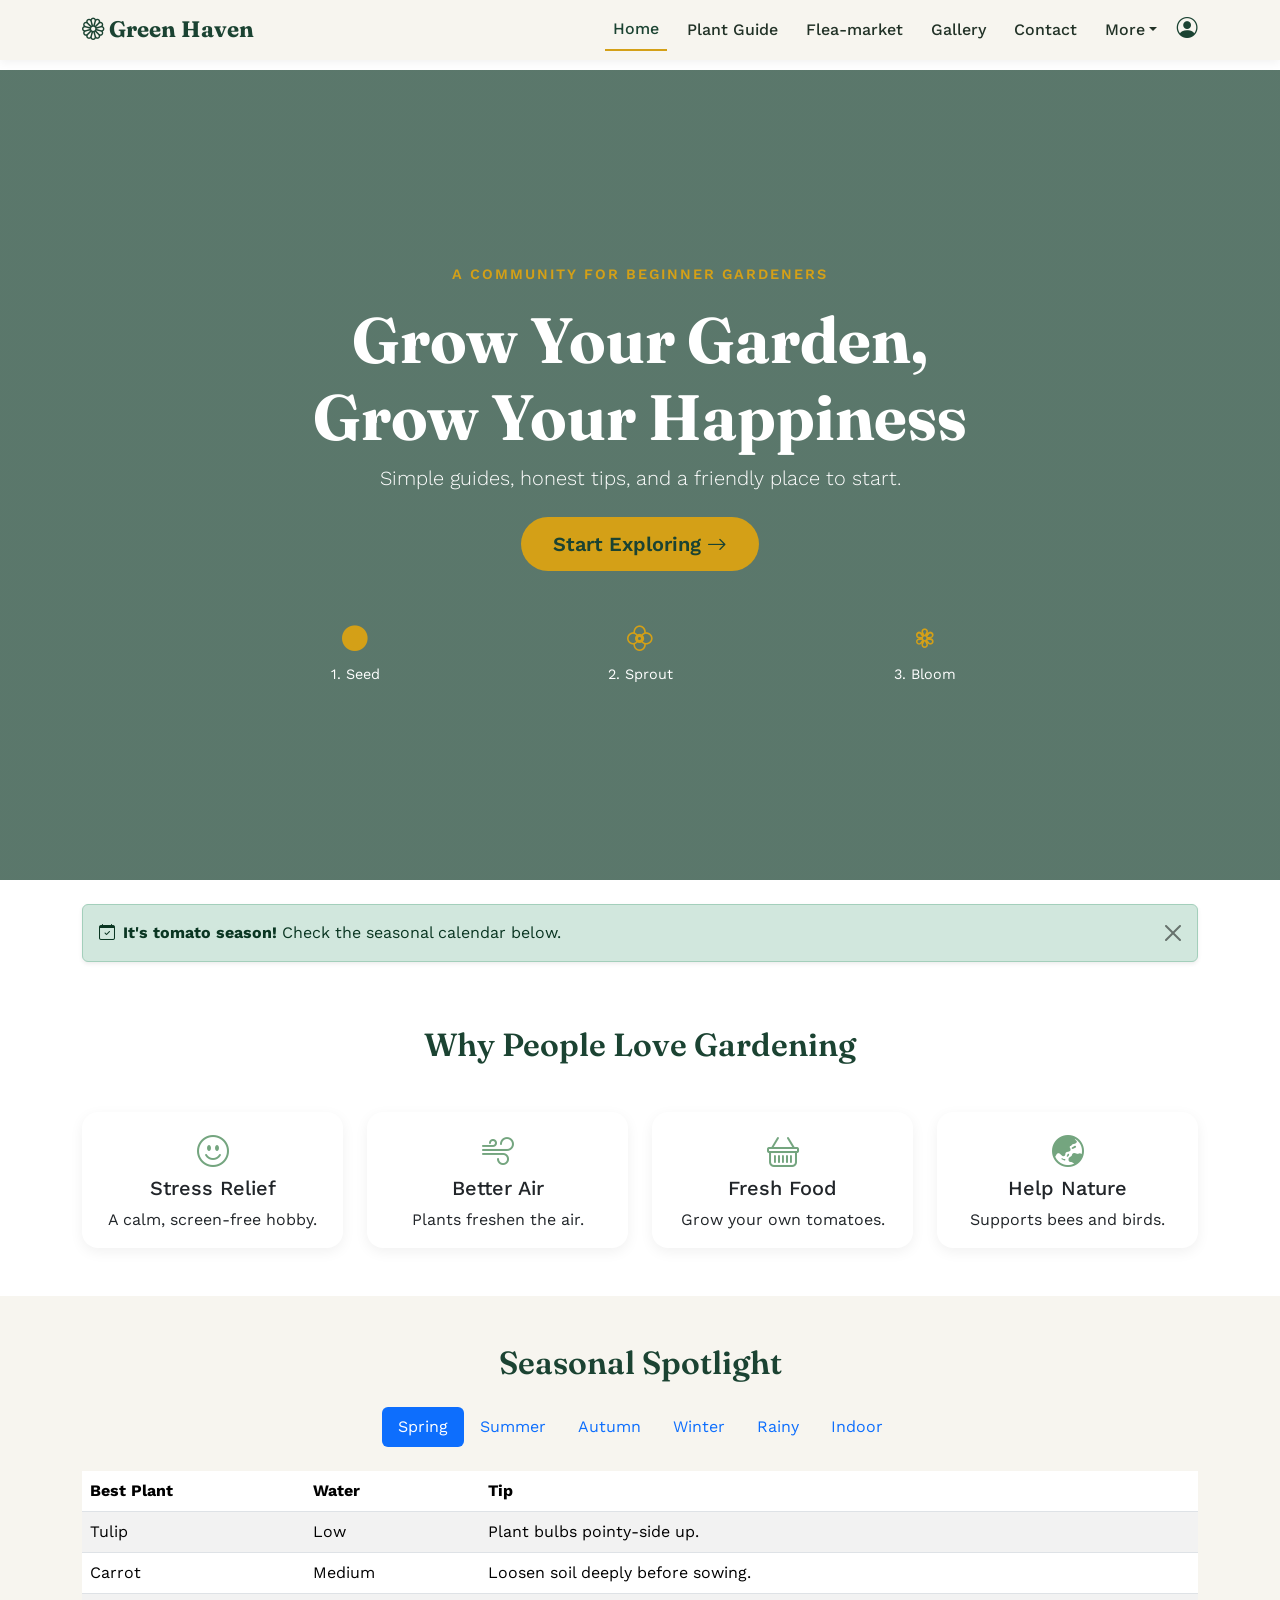
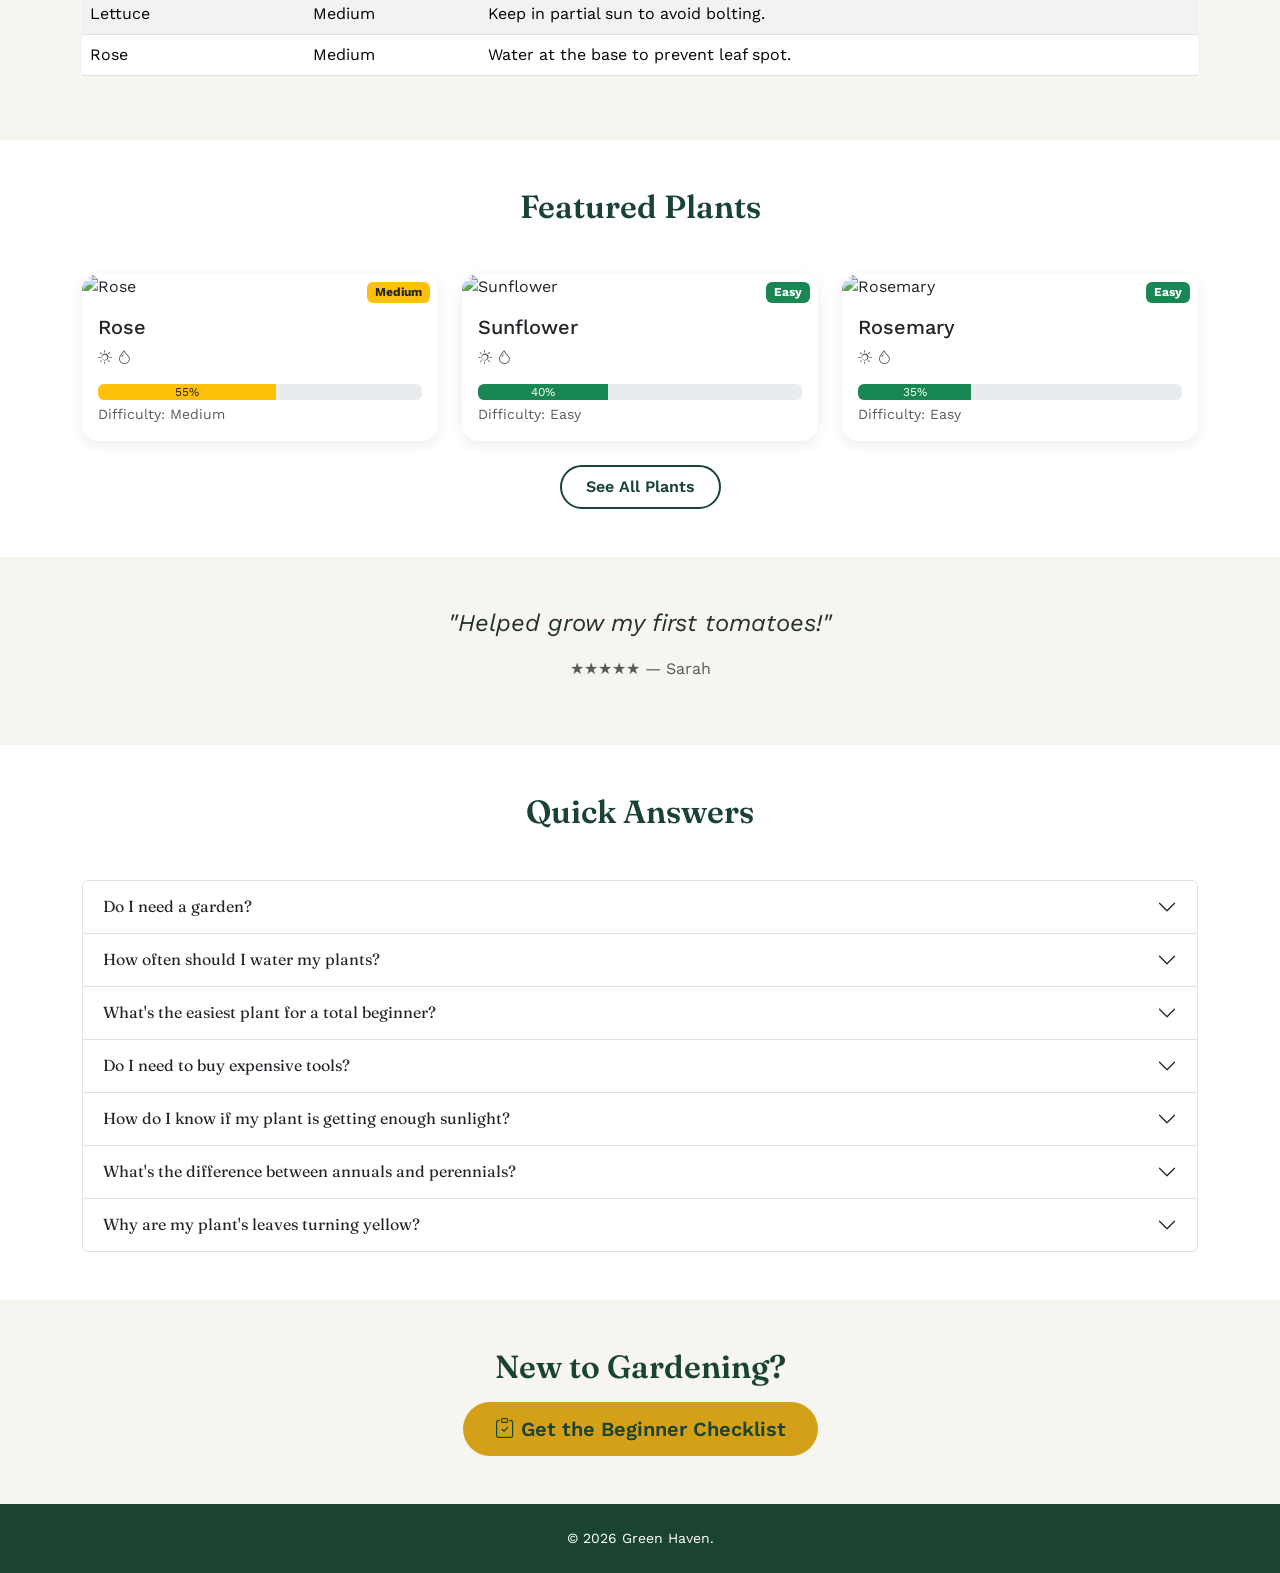
==== commit 1c11a2b5: "Update index.html" ====
--- a/index.html
+++ b/index.html
@@ -114,6 +114,8 @@
       <ul class="nav nav-pills justify-content-center mb-4" id="seasonTabs">
         <li class="nav-item"><button class="nav-link active" data-bs-toggle="pill" data-bs-target="#spring">Spring</button></li>
         <li class="nav-item"><button class="nav-link" data-bs-toggle="pill" data-bs-target="#summer">Summer</button></li>
+        <li class="nav-item"><button class="nav-link" data-bs-toggle="pill" data-bs-target="#autumn">Autumn</button></li>
+        <li class="nav-item"><button class="nav-link" data-bs-toggle="pill" data-bs-target="#winter">Winter</button></li>
         <li class="nav-item"><button class="nav-link" data-bs-toggle="pill" data-bs-target="#rainy">Rainy</button></li>
         <li class="nav-item"><button class="nav-link" data-bs-toggle="pill" data-bs-target="#indoor">Indoor</button></li>
       </ul>
@@ -122,10 +124,10 @@
           <table class="table table-striped align-middle bg-white">
             <thead><tr><th>Best Plant</th><th>Water</th><th>Tip</th></tr></thead>
             <tbody>
-              <tr><td>Tomatoes</td><td>Every 2 days</td><td>Sow directly after frost.</td></tr>
-              <tr><td>Tulips</td><td>Low, weekly</td><td>Plant bulbs pointy-side up.</td></tr>
-              <tr><td>Carrots</td><td>Every 2-3 days</td><td>Loosen soil deeply before sowing.</td></tr>
-              <tr><td>Lettuce</td><td>Every 2-3 days</td><td>Keep in partial sun to avoid bolting.</td></tr>
+              <tr><td>Tulip</td><td>Low</td><td>Plant bulbs pointy-side up.</td></tr>
+              <tr><td>Carrot</td><td>Medium</td><td>Loosen soil deeply before sowing.</td></tr>
+              <tr><td>Lettuce</td><td>Medium</td><td>Keep in partial sun to avoid bolting.</td></tr>
+              <tr><td>Rose</td><td>Medium</td><td>Water at the base to prevent leaf spot.</td></tr>
             </tbody>
           </table>
         </div>
@@ -133,10 +135,32 @@
           <table class="table table-striped align-middle bg-white">
             <thead><tr><th>Best Plant</th><th>Water</th><th>Tip</th></tr></thead>
             <tbody>
-              <tr><td>Sunflowers</td><td>Daily</td><td>Give full sun all day.</td></tr>
-              <tr><td>Marigolds</td><td>Low, weekly</td><td>Deadhead to keep blooms coming.</td></tr>
-              <tr><td>Basil</td><td>Every 2-3 days</td><td>Pinch off flowers to keep leaves tender.</td></tr>
-              <tr><td>Roses</td><td>Weekly, deep soak</td><td>Water at the base to prevent leaf spot.</td></tr>
+              <tr><td>Sunflower</td><td>Medium</td><td>Full sun; easy for beginners.</td></tr>
+              <tr><td>Tomato</td><td>High</td><td>Full sun; needs frequent watering.</td></tr>
+              <tr><td>Basil</td><td>Medium</td><td>Full sun; easy to grow.</td></tr>
+              <tr><td>Marigold</td><td>Low</td><td>Full sun; blooms summer into autumn.</td></tr>
+            </tbody>
+          </table>
+        </div>
+        <div class="tab-pane fade" id="autumn">
+          <table class="table table-striped align-middle bg-white">
+            <thead><tr><th>Best Plant</th><th>Water</th><th>Tip</th></tr></thead>
+            <tbody>
+              <tr><td>Marigold</td><td>Low</td><td>Full sun; keeps blooming into autumn.</td></tr>
+              <tr><td>Carrot</td><td>Medium</td><td>Full sun; harvest through autumn.</td></tr>
+              <tr><td>Lettuce</td><td>Medium</td><td>Partial sun; grows spring through autumn.</td></tr>
+              <tr><td>Mint</td><td>High</td><td>Partial sun; grows spring through autumn.</td></tr>
+            </tbody>
+          </table>
+        </div>
+        <div class="tab-pane fade" id="winter">
+          <table class="table table-striped align-middle bg-white">
+            <thead><tr><th>Best Plant</th><th>Water</th><th>Tip</th></tr></thead>
+            <tbody>
+              <tr><td>Snake Plant</td><td>Low</td><td>Low light; thrives indoors year-round.</td></tr>
+              <tr><td>Pothos</td><td>Medium</td><td>Low light; easy for beginners, year-round.</td></tr>
+              <tr><td>Peace Lily</td><td>Medium</td><td>Indoor plant, grows year-round.</td></tr>
+              <tr><td>Rosemary</td><td>Low</td><td>Full sun; year-round in mild climates.</td></tr>
             </tbody>
           </table>
         </div>
@@ -144,9 +168,10 @@
           <table class="table table-striped align-middle bg-white">
             <thead><tr><th>Best Plant</th><th>Water</th><th>Tip</th></tr></thead>
             <tbody>
-              <tr><td>Herbs</td><td>When dry</td><td>Watch out for root rot.</td></tr>
-              <tr><td>Mint</td><td>Daily</td><td>Grow in a pot so it can't spread out of control.</td></tr>
-              <tr><td>Rosemary</td><td>Low, when dry</td><td>Ensure sharp drainage during wet spells.</td></tr>
+              <tr><td>Mint</td><td>High</td><td>Partial sun; grows spring through autumn.</td></tr>
+              <tr><td>Rosemary</td><td>Low</td><td>Full sun; year-round in mild climates.</td></tr>
+              <tr><td>Lettuce</td><td>Medium</td><td>Partial sun; grows spring through autumn.</td></tr>
+              <tr><td>Pothos</td><td>Medium</td><td>Low light; easy for beginners, year-round.</td></tr>
             </tbody>
           </table>
         </div>
@@ -154,10 +179,10 @@
           <table class="table table-striped align-middle bg-white">
             <thead><tr><th>Best Plant</th><th>Water</th><th>Tip</th></tr></thead>
             <tbody>
-              <tr><td>Succulents</td><td>1-2 weeks</td><td>Bright indirect light.</td></tr>
-              <tr><td>Snake Plant</td><td>Every 2-3 weeks</td><td>Tolerates low light and neglect well.</td></tr>
-              <tr><td>Pothos</td><td>Weekly</td><td>Let soil dry between waterings.</td></tr>
-              <tr><td>Peace Lily</td><td>Weekly</td><td>Drooping leaves are a sign it needs water.</td></tr>
+              <tr><td>Snake Plant</td><td>Low</td><td>Low light; thrives indoors year-round.</td></tr>
+              <tr><td>Pothos</td><td>Medium</td><td>Low light; easy for beginners, year-round.</td></tr>
+              <tr><td>Peace Lily</td><td>Medium</td><td>Indoor plant, grows year-round.</td></tr>
+              <tr><td>Basil</td><td>Medium</td><td>Full sun; easy to grow.</td></tr>
             </tbody>
           </table>
         </div>
